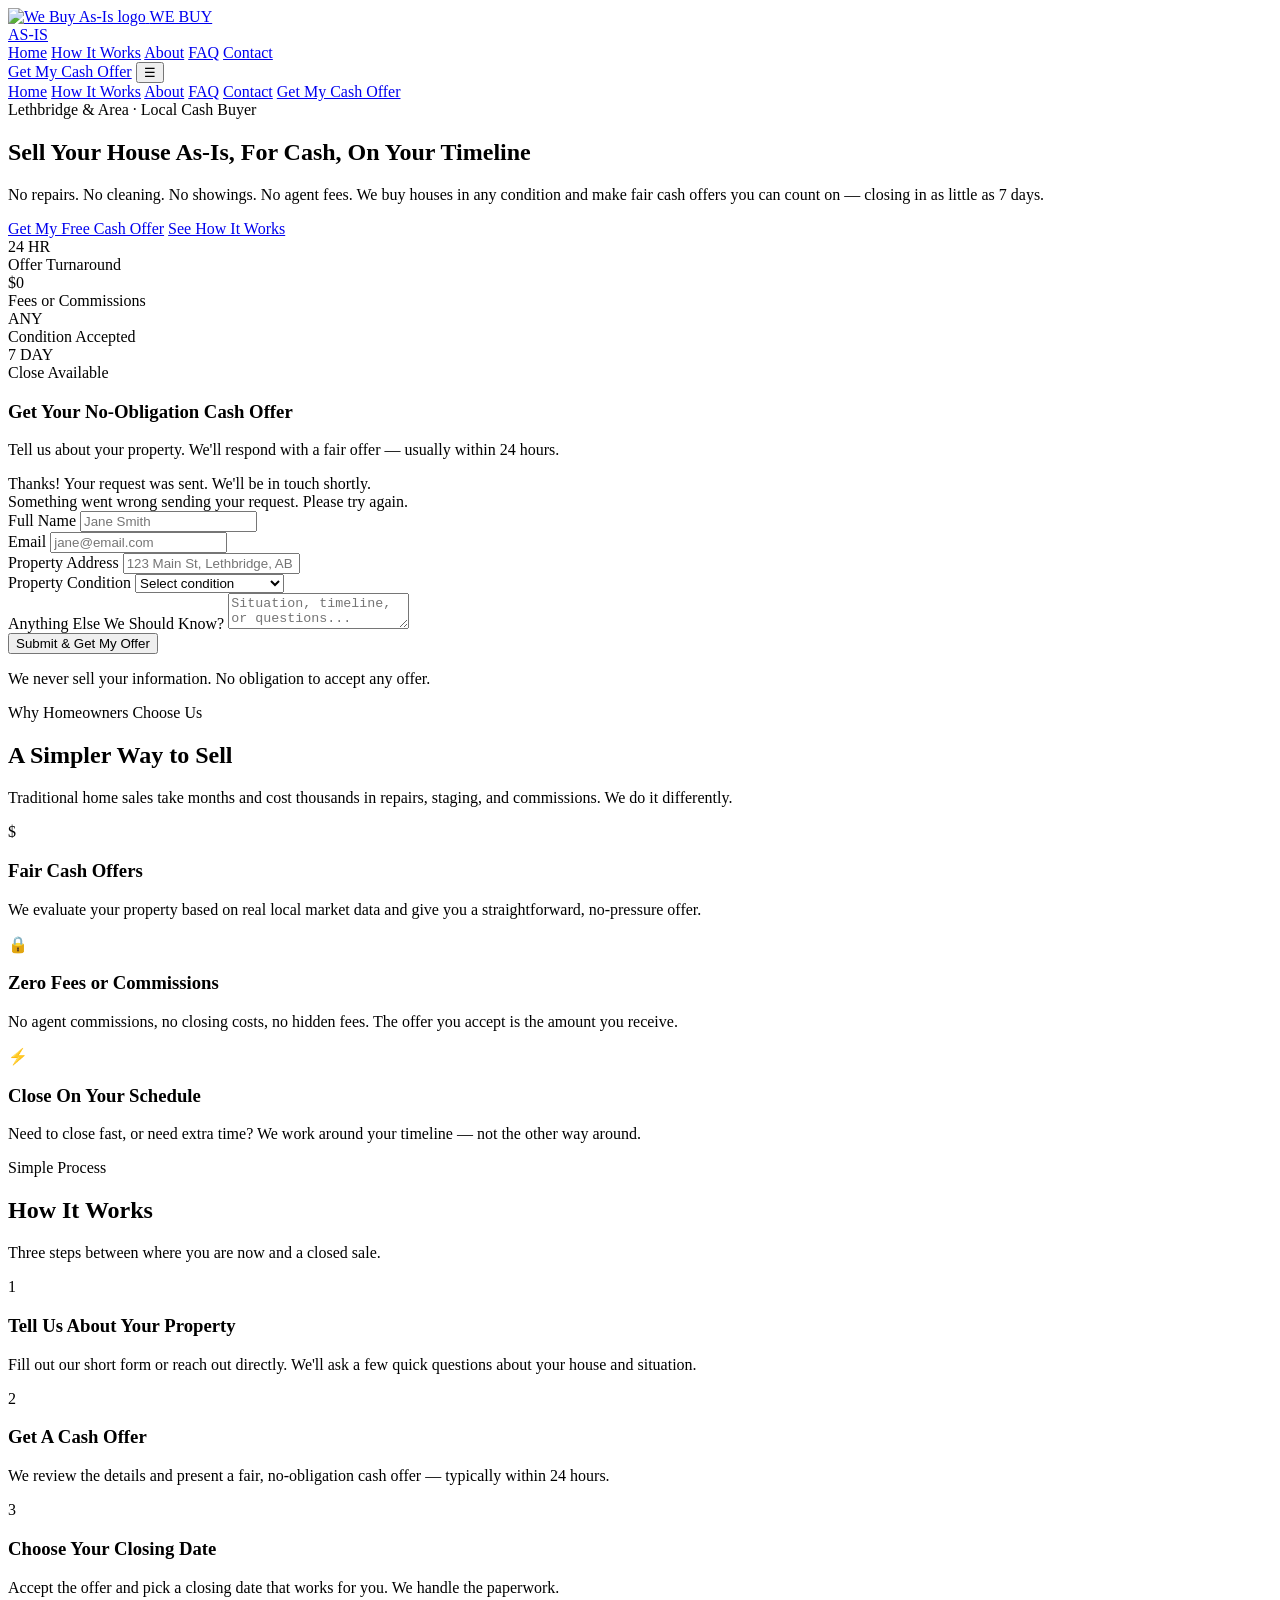
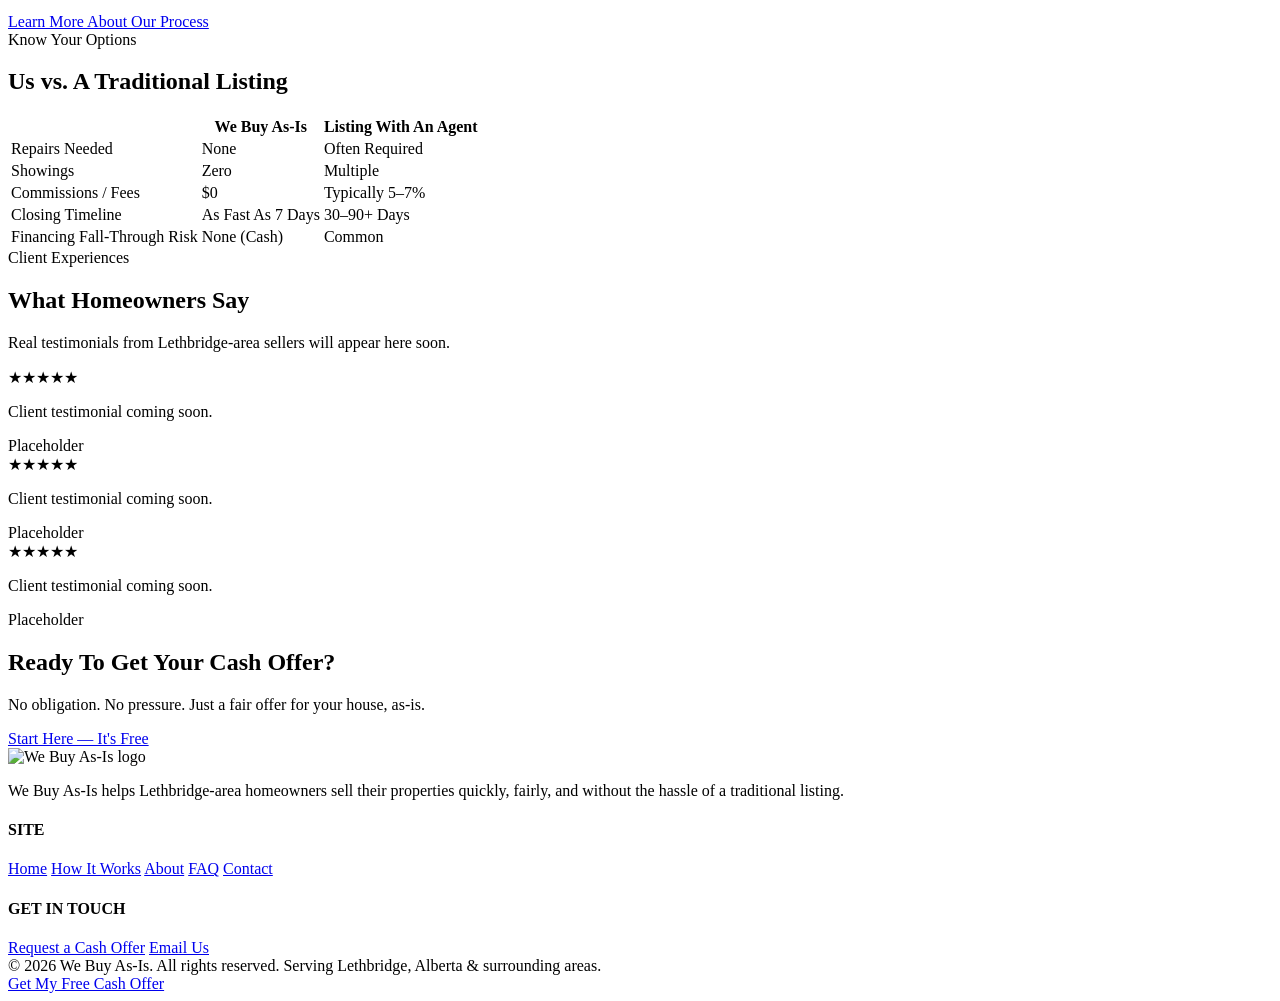
==== index.html @ ed8d29ec "Add files via upload" ====
<!DOCTYPE html>
<html lang="en">
<head>
<meta charset="UTF-8">
<meta name="viewport" content="width=device-width, initial-scale=1.0">
<title>We Buy As-Is | Sell Your House Fast for Cash — Lethbridge, AB</title>
<meta name="description" content="We Buy As-Is pays cash for houses in any condition across Lethbridge, Alberta. No repairs, no showings, no fees. Get a no-obligation cash offer in 24 hours.">
<link rel="icon" href="images/logo.png">
<link rel="preconnect" href="https://fonts.googleapis.com">
<link href="https://fonts.googleapis.com/css2?family=Anton&family=Work+Sans:wght@400;500;600;700&display=swap" rel="stylesheet">
<link rel="stylesheet" href="css/style.css">
</head>
<body>

<!-- ===== HEADER ===== -->
<header class="site-header">
  <div class="nav-wrap">
    <a href="index.html" class="brand">
      <img src="images/logo.png" alt="We Buy As-Is logo">
      <span class="brand-text">WE BUY<br><span>AS-IS</span></span>
    </a>
    <nav class="nav-links">
      <a href="index.html">Home</a>
      <a href="how-it-works.html">How It Works</a>
      <a href="about.html">About</a>
      <a href="faq.html">FAQ</a>
      <a href="contact.html">Contact</a>
    </nav>
    <a href="contact.html" class="btn btn-primary nav-cta">Get My Cash Offer</a>
    <button class="nav-toggle" aria-label="Menu">&#9776;</button>
  </div>
  <div class="mobile-menu">
    <a href="index.html">Home</a>
    <a href="how-it-works.html">How It Works</a>
    <a href="about.html">About</a>
    <a href="faq.html">FAQ</a>
    <a href="contact.html">Contact</a>
    <a href="contact.html" class="btn btn-primary">Get My Cash Offer</a>
  </div>
</header>

<!-- ===== HERO ===== -->
<section class="hero">
  <div class="container hero-grid">
    <div class="hero-copy">
      <span class="eyebrow">Lethbridge & Area · Local Cash Buyer</span>
      <h1>Sell Your House <span class="accent">As-Is</span>, For Cash, On Your Timeline</h1>
      <p class="lead">No repairs. No cleaning. No showings. No agent fees. We buy houses in any condition and make fair cash offers you can count on — closing in as little as 7 days.</p>
      <div class="hero-actions">
        <a href="#lead-form" class="btn btn-primary">Get My Free Cash Offer</a>
        <a href="how-it-works.html" class="btn btn-dark">See How It Works</a>
      </div>
      <div class="trust-row">
        <div><div class="stat-num">24 HR</div><div class="stat-label">Offer Turnaround</div></div>
        <div><div class="stat-num">$0</div><div class="stat-label">Fees or Commissions</div></div>
        <div><div class="stat-num">ANY</div><div class="stat-label">Condition Accepted</div></div>
        <div><div class="stat-num">7 DAY</div><div class="stat-label">Close Available</div></div>
      </div>
    </div>

    <div id="lead-form" class="lead-card">
      <h3>Get Your No-Obligation Cash Offer</h3>
      <p class="sub">Tell us about your property. We'll respond with a fair offer — usually within 24 hours.</p>

      <div class="form-success">Thanks! Your request was sent. We'll be in touch shortly.</div>
      <div class="form-error">Something went wrong sending your request. Please try again.</div>

      <form class="lead-form" action="https://api.web3forms.com/submit" method="POST">
        <input type="hidden" name="access_key" value="f828df30-2290-45d1-8a60-d73220296ecb">
        <input type="hidden" name="subject" value="New Cash Offer Request — We Buy As-Is">
        <input type="checkbox" name="botcheck" style="display:none" tabindex="-1" autocomplete="off">

        <div class="field">
          <label for="name">Full Name</label>
          <input type="text" id="name" name="name" placeholder="Jane Smith" required>
        </div>
        <div class="field">
          <label for="email">Email</label>
          <input type="email" id="email" name="email" placeholder="jane@email.com" required>
        </div>
        <div class="field">
          <label for="property_address">Property Address</label>
          <input type="text" id="property_address" name="Property Address" placeholder="123 Main St, Lethbridge, AB" required>
        </div>
        <div class="field">
          <label for="condition">Property Condition</label>
          <select id="condition" name="Property Condition" required>
            <option value="">Select condition</option>
            <option>Excellent</option>
            <option>Good</option>
            <option>Needs Some Repairs</option>
            <option>Needs Major Repairs</option>
            <option>Not Livable</option>
          </select>
        </div>
        <div class="field">
          <label for="message">Anything Else We Should Know?</label>
          <textarea id="message" name="message" placeholder="Situation, timeline, or questions..."></textarea>
        </div>
        <button type="submit" class="btn btn-primary btn-block">Submit &amp; Get My Offer</button>
        <p class="form-note">We never sell your information. No obligation to accept any offer.</p>
      </form>
    </div>
  </div>
</section>

<!-- ===== VALUE PROPS ===== -->
<section class="bg-white">
  <div class="container">
    <div class="section-head">
      <span class="eyebrow">Why Homeowners Choose Us</span>
      <h2>A Simpler Way to Sell</h2>
      <p>Traditional home sales take months and cost thousands in repairs, staging, and commissions. We do it differently.</p>
    </div>
    <div class="grid-3">
      <div class="value-card">
        <div class="icon">$</div>
        <h3>Fair Cash Offers</h3>
        <p>We evaluate your property based on real local market data and give you a straightforward, no-pressure offer.</p>
      </div>
      <div class="value-card">
        <div class="icon">&#128274;</div>
        <h3>Zero Fees or Commissions</h3>
        <p>No agent commissions, no closing costs, no hidden fees. The offer you accept is the amount you receive.</p>
      </div>
      <div class="value-card">
        <div class="icon">&#9889;</div>
        <h3>Close On Your Schedule</h3>
        <p>Need to close fast, or need extra time? We work around your timeline — not the other way around.</p>
      </div>
    </div>
  </div>
</section>

<!-- ===== HOW IT WORKS ===== -->
<section class="bg-black">
  <div class="container">
    <div class="section-head">
      <span class="eyebrow">Simple Process</span>
      <h2>How It Works</h2>
      <p>Three steps between where you are now and a closed sale.</p>
    </div>
    <div class="steps">
      <div class="step">
        <span class="step-num">1</span>
        <h3>Tell Us About Your Property</h3>
        <p>Fill out our short form or reach out directly. We'll ask a few quick questions about your house and situation.</p>
      </div>
      <div class="step">
        <span class="step-num">2</span>
        <h3>Get A Cash Offer</h3>
        <p>We review the details and present a fair, no-obligation cash offer — typically within 24 hours.</p>
      </div>
      <div class="step">
        <span class="step-num">3</span>
        <h3>Choose Your Closing Date</h3>
        <p>Accept the offer and pick a closing date that works for you. We handle the paperwork.</p>
      </div>
    </div>
    <div class="text-center mt-30">
      <a href="how-it-works.html" class="btn btn-primary">Learn More About Our Process</a>
    </div>
  </div>
</section>

<!-- ===== COMPARISON ===== -->
<section class="bg-white">
  <div class="container">
    <div class="section-head">
      <span class="eyebrow">Know Your Options</span>
      <h2>Us vs. A Traditional Listing</h2>
    </div>
    <div class="compare-wrap">
      <table class="compare">
        <thead>
          <tr>
            <th>&nbsp;</th>
            <th class="highlight">We Buy As-Is</th>
            <th>Listing With An Agent</th>
          </tr>
        </thead>
        <tbody>
          <tr><td>Repairs Needed</td><td class="yes highlight">None</td><td class="no">Often Required</td></tr>
          <tr><td>Showings</td><td class="yes highlight">Zero</td><td class="no">Multiple</td></tr>
          <tr><td>Commissions / Fees</td><td class="yes highlight">$0</td><td class="no">Typically 5–7%</td></tr>
          <tr><td>Closing Timeline</td><td class="yes highlight">As Fast As 7 Days</td><td class="no">30–90+ Days</td></tr>
          <tr><td>Financing Fall-Through Risk</td><td class="yes highlight">None (Cash)</td><td class="no">Common</td></tr>
        </tbody>
      </table>
    </div>
  </div>
</section>

<!-- ===== TESTIMONIALS (placeholder) ===== -->
<section class="bg-black">
  <div class="container">
    <div class="section-head">
      <span class="eyebrow">Client Experiences</span>
      <h2>What Homeowners Say</h2>
      <p>Real testimonials from Lethbridge-area sellers will appear here soon.</p>
    </div>
    <div class="testimonial-grid">
      <div class="testimonial-card">
        <div class="stars">&#9733;&#9733;&#9733;&#9733;&#9733;</div>
        <p>Client testimonial coming soon.</p>
        <span class="placeholder-tag">Placeholder</span>
      </div>
      <div class="testimonial-card">
        <div class="stars">&#9733;&#9733;&#9733;&#9733;&#9733;</div>
        <p>Client testimonial coming soon.</p>
        <span class="placeholder-tag">Placeholder</span>
      </div>
      <div class="testimonial-card">
        <div class="stars">&#9733;&#9733;&#9733;&#9733;&#9733;</div>
        <p>Client testimonial coming soon.</p>
        <span class="placeholder-tag">Placeholder</span>
      </div>
    </div>
  </div>
</section>

<!-- ===== CTA BAND ===== -->
<section class="cta-band">
  <div class="container text-center">
    <h2>Ready To Get Your Cash Offer?</h2>
    <p>No obligation. No pressure. Just a fair offer for your house, as-is.</p>
    <div class="mt-30">
      <a href="#lead-form" class="btn btn-dark">Start Here — It's Free</a>
    </div>
  </div>
</section>

<!-- ===== FOOTER ===== -->
<footer class="site-footer">
  <div class="container">
    <div class="footer-grid">
      <div class="footer-brand">
        <img src="images/logo.png" alt="We Buy As-Is logo">
        <p>We Buy As-Is helps Lethbridge-area homeowners sell their properties quickly, fairly, and without the hassle of a traditional listing.</p>
      </div>
      <div class="footer-col">
        <h4>SITE</h4>
        <a href="index.html">Home</a>
        <a href="how-it-works.html">How It Works</a>
        <a href="about.html">About</a>
        <a href="faq.html">FAQ</a>
        <a href="contact.html">Contact</a>
      </div>
      <div class="footer-col">
        <h4>GET IN TOUCH</h4>
        <a href="contact.html">Request a Cash Offer</a>
        <a href="mailto:Lethbridgewebuycash@gmail.com">Email Us</a>
      </div>
    </div>
    <div class="footer-bottom">
      &copy; <span id="year"></span> We Buy As-Is. All rights reserved. Serving Lethbridge, Alberta & surrounding areas.
    </div>
  </div>
</footer>

<div class="sticky-cta">
  <a href="#lead-form" class="btn btn-primary">Get My Free Cash Offer</a>
</div>

<script src="js/script.js"></script>
<script>document.getElementById('year').textContent = new Date().getFullYear();</script>
</body>
</html>
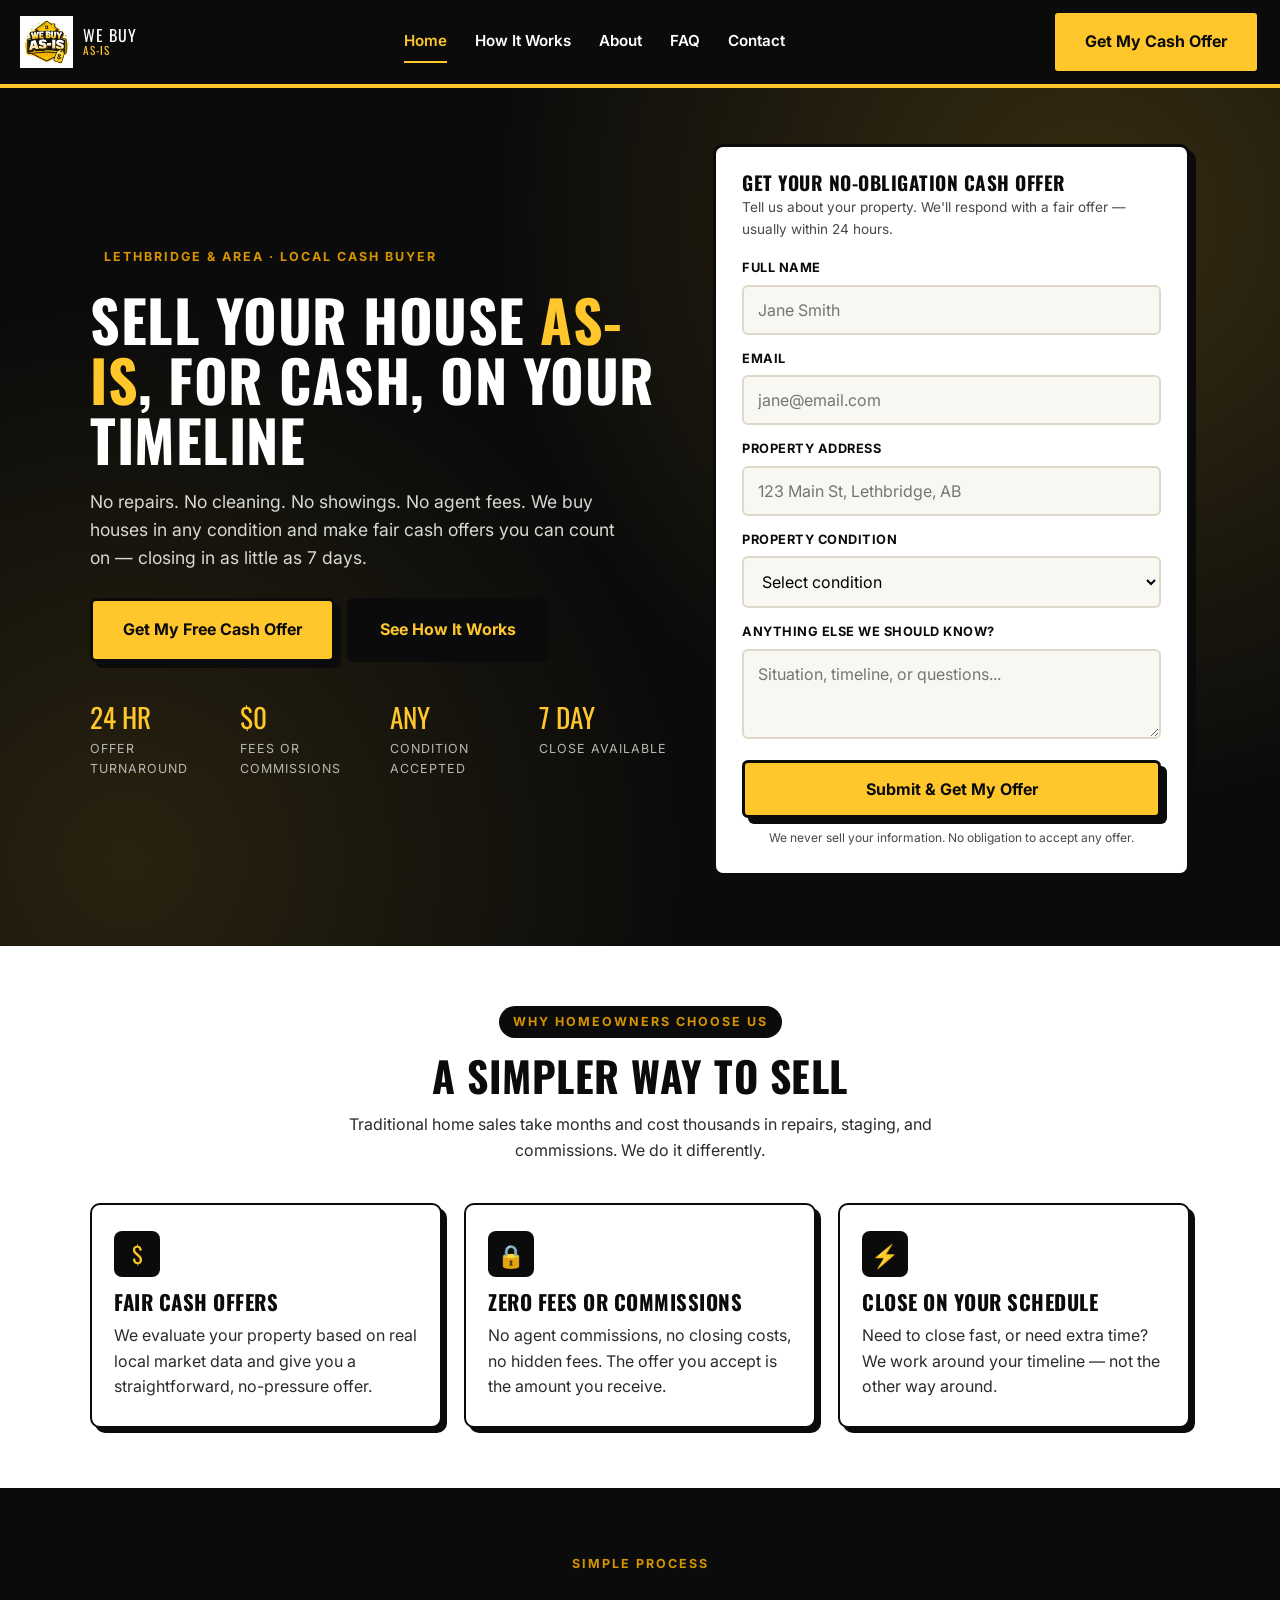
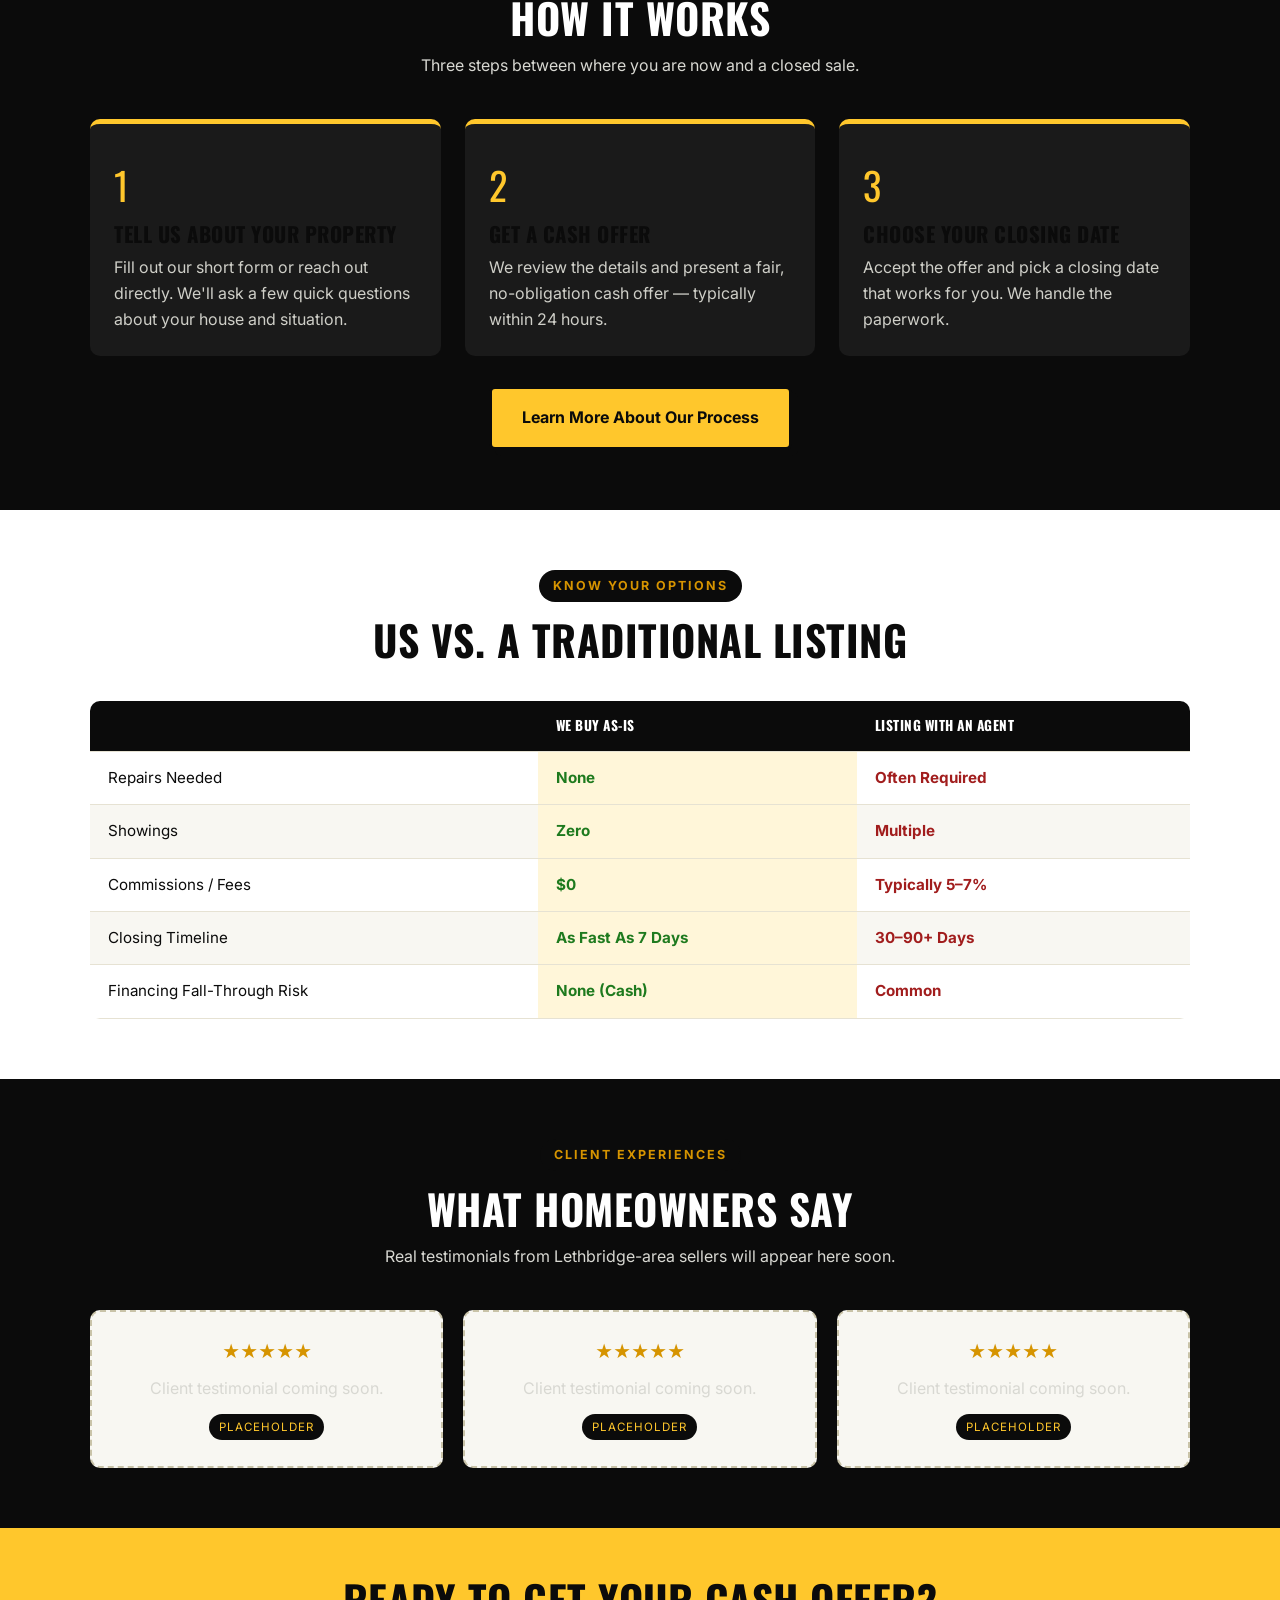
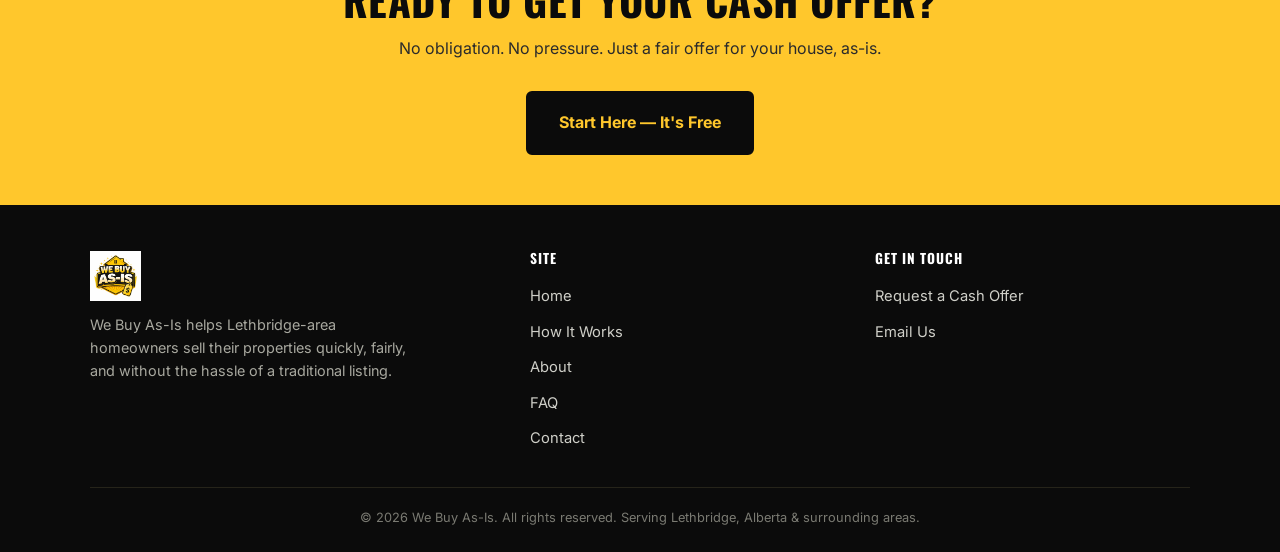
==== commit 046b4d55: "Add files via upload" ====
--- a/index.html
+++ b/index.html
@@ -7,7 +7,7 @@
 <meta name="description" content="We Buy As-Is pays cash for houses in any condition across Lethbridge, Alberta. No repairs, no showings, no fees. Get a no-obligation cash offer in 24 hours.">
 <link rel="icon" href="images/logo.png">
 <link rel="preconnect" href="https://fonts.googleapis.com">
-<link href="https://fonts.googleapis.com/css2?family=Anton&family=Work+Sans:wght@400;500;600;700&display=swap" rel="stylesheet">
+<link href="https://fonts.googleapis.com/css2?family=Oswald:wght@500;600;700&family=Inter:wght@400;500;600;700&display=swap" rel="stylesheet">
 <link rel="stylesheet" href="css/style.css">
 </head>
 <body>
@@ -107,23 +107,23 @@
 <!-- ===== VALUE PROPS ===== -->
 <section class="bg-white">
   <div class="container">
-    <div class="section-head">
+    <div class="section-head reveal">
       <span class="eyebrow">Why Homeowners Choose Us</span>
       <h2>A Simpler Way to Sell</h2>
       <p>Traditional home sales take months and cost thousands in repairs, staging, and commissions. We do it differently.</p>
     </div>
-    <div class="grid-3">
-      <div class="value-card">
+    <div class="grid-3 reveal-group">
+      <div class="value-card reveal">
         <div class="icon">$</div>
         <h3>Fair Cash Offers</h3>
         <p>We evaluate your property based on real local market data and give you a straightforward, no-pressure offer.</p>
       </div>
-      <div class="value-card">
+      <div class="value-card reveal">
         <div class="icon">&#128274;</div>
         <h3>Zero Fees or Commissions</h3>
         <p>No agent commissions, no closing costs, no hidden fees. The offer you accept is the amount you receive.</p>
       </div>
-      <div class="value-card">
+      <div class="value-card reveal">
         <div class="icon">&#9889;</div>
         <h3>Close On Your Schedule</h3>
         <p>Need to close fast, or need extra time? We work around your timeline — not the other way around.</p>
@@ -135,23 +135,23 @@
 <!-- ===== HOW IT WORKS ===== -->
 <section class="bg-black">
   <div class="container">
-    <div class="section-head">
+    <div class="section-head reveal">
       <span class="eyebrow">Simple Process</span>
       <h2>How It Works</h2>
       <p>Three steps between where you are now and a closed sale.</p>
     </div>
-    <div class="steps">
-      <div class="step">
+    <div class="steps reveal-group">
+      <div class="step reveal">
         <span class="step-num">1</span>
         <h3>Tell Us About Your Property</h3>
         <p>Fill out our short form or reach out directly. We'll ask a few quick questions about your house and situation.</p>
       </div>
-      <div class="step">
+      <div class="step reveal">
         <span class="step-num">2</span>
         <h3>Get A Cash Offer</h3>
         <p>We review the details and present a fair, no-obligation cash offer — typically within 24 hours.</p>
       </div>
-      <div class="step">
+      <div class="step reveal">
         <span class="step-num">3</span>
         <h3>Choose Your Closing Date</h3>
         <p>Accept the offer and pick a closing date that works for you. We handle the paperwork.</p>
@@ -166,11 +166,11 @@
 <!-- ===== COMPARISON ===== -->
 <section class="bg-white">
   <div class="container">
-    <div class="section-head">
+    <div class="section-head reveal">
       <span class="eyebrow">Know Your Options</span>
       <h2>Us vs. A Traditional Listing</h2>
     </div>
-    <div class="compare-wrap">
+    <div class="compare-wrap reveal">
       <table class="compare">
         <thead>
           <tr>
@@ -194,23 +194,23 @@
 <!-- ===== TESTIMONIALS (placeholder) ===== -->
 <section class="bg-black">
   <div class="container">
-    <div class="section-head">
+    <div class="section-head reveal">
       <span class="eyebrow">Client Experiences</span>
       <h2>What Homeowners Say</h2>
       <p>Real testimonials from Lethbridge-area sellers will appear here soon.</p>
     </div>
-    <div class="testimonial-grid">
-      <div class="testimonial-card">
+    <div class="testimonial-grid reveal-group">
+      <div class="testimonial-card reveal">
         <div class="stars">&#9733;&#9733;&#9733;&#9733;&#9733;</div>
         <p>Client testimonial coming soon.</p>
         <span class="placeholder-tag">Placeholder</span>
       </div>
-      <div class="testimonial-card">
+      <div class="testimonial-card reveal">
         <div class="stars">&#9733;&#9733;&#9733;&#9733;&#9733;</div>
         <p>Client testimonial coming soon.</p>
         <span class="placeholder-tag">Placeholder</span>
       </div>
-      <div class="testimonial-card">
+      <div class="testimonial-card reveal">
         <div class="stars">&#9733;&#9733;&#9733;&#9733;&#9733;</div>
         <p>Client testimonial coming soon.</p>
         <span class="placeholder-tag">Placeholder</span>
--- a/css/style.css
+++ b/css/style.css
@@ -0,0 +1,622 @@
+/* ============================================
+   WE BUY AS-IS — Brand Stylesheet
+   Palette pulled from logo: onyx black, gold-yellow, white
+   ============================================ */
+
+:root {
+  --black: #0b0b0b;
+  --charcoal: #1a1a1a;
+  --yellow: #ffc72c;
+  --yellow-deep: #d69400;
+  --white: #ffffff;
+  --off-white: #f8f7f2;
+  --gray: #4a4944;
+  --gray-light: #d9d9d2;
+  --line: #26241a;
+
+  --font-display: 'Oswald', 'Arial Narrow', sans-serif;
+  --font-body: 'Inter', -apple-system, BlinkMacSystemFont, 'Segoe UI', sans-serif;
+
+  --radius: 6px;
+  --shadow-hard: 6px 6px 0 var(--black);
+  --shadow-soft: 0 12px 30px rgba(0,0,0,0.15);
+}
+
+* { box-sizing: border-box; margin: 0; padding: 0; }
+
+html { scroll-behavior: smooth; }
+
+body {
+  font-family: var(--font-body);
+  color: var(--black);
+  background: var(--off-white);
+  line-height: 1.6;
+  -webkit-font-smoothing: antialiased;
+}
+
+img { max-width: 100%; display: block; }
+
+a { color: inherit; text-decoration: none; }
+
+.container {
+  width: 100%;
+  max-width: 1140px;
+  margin: 0 auto;
+  padding: 0 20px;
+}
+
+h1, h2, h3, h4 {
+  font-family: var(--font-display);
+  font-weight: 700;
+  text-transform: uppercase;
+  letter-spacing: 0.5px;
+  line-height: 1.05;
+  color: var(--black);
+}
+
+h2 {
+  font-size: clamp(1.8rem, 4vw, 2.6rem);
+  margin-bottom: 14px;
+}
+
+h3 { font-size: 1.3rem; margin-bottom: 10px; }
+
+p { color: #2b2b2b; }
+
+.eyebrow {
+  display: inline-block;
+  font-family: var(--font-body);
+  font-weight: 700;
+  font-size: 0.78rem;
+  letter-spacing: 2px;
+  text-transform: uppercase;
+  color: var(--yellow-deep);
+  background: var(--black);
+  padding: 6px 14px;
+  border-radius: 100px;
+  margin-bottom: 16px;
+}
+
+/* ---------- Buttons ---------- */
+.btn {
+  display: inline-flex;
+  align-items: center;
+  justify-content: center;
+  gap: 8px;
+  font-family: var(--font-body);
+  font-weight: 700;
+  font-size: 1rem;
+  padding: 16px 30px;
+  border-radius: var(--radius);
+  border: 3px solid var(--black);
+  cursor: pointer;
+  transition: transform 0.15s ease, box-shadow 0.15s ease;
+  text-align: center;
+}
+
+.btn-primary {
+  background: var(--yellow);
+  color: var(--black);
+  box-shadow: var(--shadow-hard);
+}
+.btn-primary:hover { transform: translate(-2px, -2px); box-shadow: 8px 8px 0 var(--black); }
+.btn-primary:active { transform: translate(0,0); box-shadow: 3px 3px 0 var(--black); }
+
+.btn-dark {
+  background: var(--black);
+  color: var(--yellow);
+  border-color: var(--black);
+}
+.btn-dark:hover { background: var(--charcoal); }
+
+.btn-block { width: 100%; }
+
+/* ---------- Header / Nav ---------- */
+.site-header {
+  position: sticky;
+  top: 0;
+  z-index: 100;
+  background: var(--black);
+  border-bottom: 4px solid var(--yellow);
+}
+
+.nav-wrap {
+  display: flex;
+  align-items: center;
+  justify-content: space-between;
+  padding: 10px 20px;
+}
+
+.brand {
+  display: flex;
+  align-items: center;
+  gap: 10px;
+}
+
+.brand img {
+  height: 52px;
+  width: auto;
+}
+
+.brand-text {
+  font-family: var(--font-display);
+  color: var(--white);
+  font-size: 1rem;
+  letter-spacing: 1px;
+  line-height: 1.1;
+}
+.brand-text span { color: var(--yellow); display: block; font-size: 0.7rem; }
+
+.nav-links {
+  display: none;
+  gap: 28px;
+  align-items: center;
+}
+
+.nav-links a {
+  color: var(--white);
+  font-weight: 600;
+  font-size: 0.95rem;
+  padding: 8px 0;
+  border-bottom: 2px solid transparent;
+  transition: border-color 0.2s, color 0.2s;
+}
+.nav-links a:hover, .nav-links a.active { color: var(--yellow); border-color: var(--yellow); }
+
+.nav-cta { display: none; }
+
+.nav-toggle {
+  background: none;
+  border: 2px solid var(--yellow);
+  border-radius: 4px;
+  color: var(--yellow);
+  font-size: 1.4rem;
+  padding: 6px 12px;
+  cursor: pointer;
+}
+
+.mobile-menu {
+  display: none;
+  flex-direction: column;
+  background: var(--charcoal);
+  border-top: 1px solid var(--line);
+}
+.mobile-menu.open { display: flex; }
+.mobile-menu a {
+  color: var(--white);
+  padding: 16px 20px;
+  border-bottom: 1px solid var(--line);
+  font-weight: 600;
+}
+.mobile-menu a:last-child { border-bottom: none; }
+.mobile-menu .btn { margin: 16px 20px; }
+
+@media (min-width: 900px) {
+  .nav-links { display: flex; }
+  .nav-cta { display: inline-flex; }
+  .nav-toggle { display: none; }
+  .mobile-menu { display: none !important; }
+}
+
+/* ---------- Hero ---------- */
+.hero {
+  background: var(--black);
+  color: var(--white);
+  position: relative;
+  overflow: hidden;
+  padding: 56px 0 70px;
+  background-image:
+    radial-gradient(circle at 85% 15%, rgba(255,199,44,0.18), transparent 45%),
+    radial-gradient(circle at 10% 90%, rgba(255,199,44,0.12), transparent 40%);
+}
+
+.hero-grid {
+  display: grid;
+  grid-template-columns: 1fr;
+  gap: 40px;
+  align-items: center;
+}
+
+.hero-logo {
+  width: 150px;
+  margin: 0 auto 20px;
+}
+
+.hero-copy { text-align: center; }
+
+.hero h1 {
+  font-size: clamp(2.2rem, 7vw, 3.6rem);
+  color: var(--white);
+}
+.hero h1 .accent { color: var(--yellow); }
+
+.hero p.lead {
+  color: #d8d8d2;
+  font-size: 1.1rem;
+  max-width: 540px;
+  margin: 18px auto 26px;
+}
+
+.hero-actions {
+  display: flex;
+  flex-direction: column;
+  gap: 12px;
+  align-items: center;
+}
+
+.trust-row {
+  margin-top: 34px;
+  display: grid;
+  grid-template-columns: repeat(2, 1fr);
+  gap: 16px;
+  text-align: center;
+}
+.trust-row .stat-num {
+  font-family: var(--font-display);
+  font-size: 1.7rem;
+  color: var(--yellow);
+}
+.trust-row .stat-label {
+  font-size: 0.78rem;
+  color: #b8b8b2;
+  text-transform: uppercase;
+  letter-spacing: 1px;
+}
+
+@media (min-width: 860px) {
+  .hero-grid { grid-template-columns: 1.1fr 0.9fr; text-align: left; }
+  .hero-copy { text-align: left; }
+  .hero p.lead { margin: 18px 0 26px; }
+  .hero-actions { flex-direction: row; }
+  .trust-row { grid-template-columns: repeat(4, 1fr); text-align: left; }
+}
+
+/* ---------- Lead Form ---------- */
+.lead-card {
+  background: var(--white);
+  color: var(--black);
+  border: 3px solid var(--black);
+  border-radius: 10px;
+  box-shadow: var(--shadow-hard);
+  padding: 26px;
+}
+
+.lead-card h3 {
+  font-size: 1.2rem;
+  margin-bottom: 4px;
+}
+.lead-card .sub {
+  font-size: 0.85rem;
+  color: var(--gray);
+  margin-bottom: 18px;
+}
+
+.field {
+  margin-bottom: 14px;
+}
+.field label {
+  display: block;
+  font-size: 0.8rem;
+  font-weight: 700;
+  text-transform: uppercase;
+  letter-spacing: 0.5px;
+  margin-bottom: 6px;
+}
+.field input,
+.field select,
+.field textarea {
+  width: 100%;
+  padding: 13px 14px;
+  border: 2px solid #ddd8c8;
+  border-radius: 6px;
+  font-family: var(--font-body);
+  font-size: 1rem;
+  background: var(--off-white);
+}
+.field input:focus,
+.field select:focus,
+.field textarea:focus {
+  outline: 3px solid var(--yellow);
+  border-color: var(--black);
+}
+.field textarea { resize: vertical; min-height: 90px; }
+
+.form-note {
+  font-size: 0.75rem;
+  color: var(--gray);
+  margin-top: 10px;
+  text-align: center;
+}
+
+.form-success, .form-error {
+  display: none;
+  padding: 14px;
+  border-radius: 6px;
+  font-weight: 600;
+  margin-bottom: 14px;
+}
+.form-success { background: #e8f7e2; color: #256b1f; border: 2px solid #256b1f; }
+.form-error { background: #fbe6e6; color: #a11d1d; border: 2px solid #a11d1d; }
+.form-success.show, .form-error.show { display: block; }
+
+/* ---------- Sections ---------- */
+section { padding: 60px 0; }
+
+.section-head {
+  text-align: center;
+  max-width: 640px;
+  margin: 0 auto 40px;
+}
+
+.bg-black { background: var(--black); color: var(--white); }
+.bg-black h2 { color: var(--white); }
+.bg-black p { color: #d8d8d2; }
+.bg-yellow { background: var(--yellow); }
+.bg-white { background: var(--white); }
+
+/* Value props grid */
+.grid-3 {
+  display: grid;
+  grid-template-columns: 1fr;
+  gap: 22px;
+}
+@media (min-width: 720px) { .grid-3 { grid-template-columns: repeat(3, 1fr); } }
+
+.value-card {
+  background: var(--white);
+  border: 2px solid var(--black);
+  border-radius: 10px;
+  padding: 26px 22px;
+  box-shadow: 5px 5px 0 var(--black);
+}
+.value-card .icon {
+  width: 46px;
+  height: 46px;
+  background: var(--black);
+  color: var(--yellow);
+  border-radius: 8px;
+  display: flex;
+  align-items: center;
+  justify-content: center;
+  font-size: 1.4rem;
+  margin-bottom: 14px;
+  font-family: var(--font-display);
+}
+
+/* How it works steps */
+.steps {
+  display: grid;
+  grid-template-columns: 1fr;
+  gap: 24px;
+  counter-reset: step;
+}
+@media (min-width: 720px) { .steps { grid-template-columns: repeat(3, 1fr); } }
+
+.step {
+  position: relative;
+  background: var(--charcoal);
+  color: var(--white);
+  border-radius: 10px;
+  padding: 30px 24px 24px;
+  border-top: 5px solid var(--yellow);
+}
+.step .step-num {
+  font-family: var(--font-display);
+  font-size: 2.4rem;
+  color: var(--yellow);
+  margin-bottom: 8px;
+  display: block;
+}
+.step p { color: #cfcfc8; }
+
+/* Comparison table */
+.compare-wrap { overflow-x: auto; }
+.compare {
+  width: 100%;
+  border-collapse: collapse;
+  min-width: 560px;
+  background: var(--white);
+  border-radius: 10px;
+  overflow: hidden;
+}
+.compare th, .compare td {
+  padding: 14px 18px;
+  border-bottom: 1px solid #e6e2d3;
+  text-align: left;
+  font-size: 0.95rem;
+}
+.compare thead th {
+  background: var(--black);
+  color: var(--white);
+  font-family: var(--font-display);
+  letter-spacing: 0.5px;
+  text-transform: uppercase;
+  font-size: 0.85rem;
+}
+.compare tbody tr:nth-child(even) { background: var(--off-white); }
+.compare td.yes { color: #1e7a1e; font-weight: 700; }
+.compare td.no { color: #a11d1d; font-weight: 700; }
+.compare td.highlight { background: #fff6d9; font-weight: 700; }
+
+/* Testimonials placeholder */
+.testimonial-grid {
+  display: grid;
+  grid-template-columns: 1fr;
+  gap: 20px;
+}
+@media (min-width: 720px) { .testimonial-grid { grid-template-columns: repeat(3, 1fr); } }
+
+.testimonial-card {
+  border: 2px dashed #c9c3a8;
+  border-radius: 10px;
+  padding: 26px;
+  background: var(--off-white);
+  text-align: center;
+  color: var(--gray);
+}
+.testimonial-card .stars { color: var(--yellow-deep); font-size: 1.1rem; margin-bottom: 10px; }
+.testimonial-card .placeholder-tag {
+  display: inline-block;
+  margin-top: 12px;
+  font-size: 0.72rem;
+  letter-spacing: 1px;
+  text-transform: uppercase;
+  background: var(--black);
+  color: var(--yellow);
+  padding: 4px 10px;
+  border-radius: 100px;
+}
+
+/* FAQ accordion */
+.faq-item {
+  border-bottom: 2px solid var(--black);
+}
+.faq-question {
+  width: 100%;
+  text-align: left;
+  background: none;
+  border: none;
+  padding: 20px 4px;
+  font-family: var(--font-body);
+  font-weight: 700;
+  font-size: 1.02rem;
+  display: flex;
+  justify-content: space-between;
+  align-items: center;
+  cursor: pointer;
+  color: var(--black);
+}
+.faq-question .plus {
+  font-family: var(--font-display);
+  font-size: 1.4rem;
+  color: var(--yellow-deep);
+  transition: transform 0.2s;
+  flex-shrink: 0;
+  margin-left: 12px;
+}
+.faq-item.open .plus { transform: rotate(45deg); }
+.faq-answer {
+  max-height: 0;
+  overflow: hidden;
+  transition: max-height 0.25s ease;
+}
+.faq-answer p { padding: 0 4px 20px; color: var(--gray); }
+
+/* CTA band */
+.cta-band {
+  background: var(--yellow);
+  text-align: center;
+  padding: 50px 0;
+}
+.cta-band h2 { color: var(--black); }
+
+/* Footer */
+footer.site-footer {
+  background: var(--black);
+  color: #cfcfc8;
+  padding: 46px 0 24px;
+}
+.footer-grid {
+  display: grid;
+  grid-template-columns: 1fr;
+  gap: 30px;
+  margin-bottom: 30px;
+}
+@media (min-width: 780px) { .footer-grid { grid-template-columns: 1.3fr 1fr 1fr; } }
+
+.footer-brand img { height: 50px; margin-bottom: 12px; }
+.footer-brand p { color: #a8a89f; font-size: 0.9rem; max-width: 320px; }
+
+.footer-col h4 {
+  color: var(--white);
+  font-size: 0.85rem;
+  letter-spacing: 1px;
+  margin-bottom: 14px;
+}
+.footer-col a {
+  display: block;
+  color: #cfcfc8;
+  font-size: 0.92rem;
+  padding: 6px 0;
+}
+.footer-col a:hover { color: var(--yellow); }
+
+.footer-bottom {
+  border-top: 1px solid var(--line);
+  padding-top: 20px;
+  text-align: center;
+  font-size: 0.8rem;
+  color: #7a7a72;
+}
+
+/* Page hero (interior pages) */
+.page-hero {
+  background: var(--black);
+  color: var(--white);
+  padding: 50px 0 46px;
+  text-align: center;
+}
+.page-hero h1 { color: var(--white); font-size: clamp(1.9rem, 6vw, 2.8rem); }
+.page-hero p { color: #cfcfc8; max-width: 560px; margin: 14px auto 0; }
+
+/* Utility */
+.text-center { text-align: center; }
+.mt-30 { margin-top: 30px; }
+.badge-row {
+  display: flex;
+  flex-wrap: wrap;
+  gap: 10px;
+  justify-content: center;
+  margin-top: 22px;
+}
+.badge-row span {
+  background: rgba(255,199,44,0.12);
+  border: 1px solid var(--yellow);
+  color: var(--yellow);
+  font-size: 0.75rem;
+  padding: 6px 12px;
+  border-radius: 100px;
+  letter-spacing: 0.5px;
+}
+
+/* Sticky mobile call bar removed per no-phone-number requirement; using sticky CTA instead */
+.sticky-cta {
+  position: fixed;
+  bottom: 0;
+  left: 0;
+  right: 0;
+  background: var(--black);
+  border-top: 3px solid var(--yellow);
+  padding: 10px 16px;
+  z-index: 90;
+  display: flex;
+  justify-content: center;
+}
+.sticky-cta .btn { width: 100%; max-width: 420px; }
+
+@media (min-width: 900px) { .sticky-cta { display: none; } }
+
+body { padding-bottom: 76px; }
+@media (min-width: 900px) { body { padding-bottom: 0; } }
+
+/* ---------- Scroll Reveal ---------- */
+.reveal {
+  opacity: 0;
+  transform: translateY(28px);
+  transition: opacity 0.7s ease, transform 0.7s ease;
+}
+.reveal.visible {
+  opacity: 1;
+  transform: translateY(0);
+}
+.reveal-group .reveal:nth-child(1) { transition-delay: 0s; }
+.reveal-group .reveal:nth-child(2) { transition-delay: 0.12s; }
+.reveal-group .reveal:nth-child(3) { transition-delay: 0.24s; }
+
+@media (prefers-reduced-motion: reduce) {
+  .reveal {
+    opacity: 1;
+    transform: none;
+    transition: none;
+  }
+}
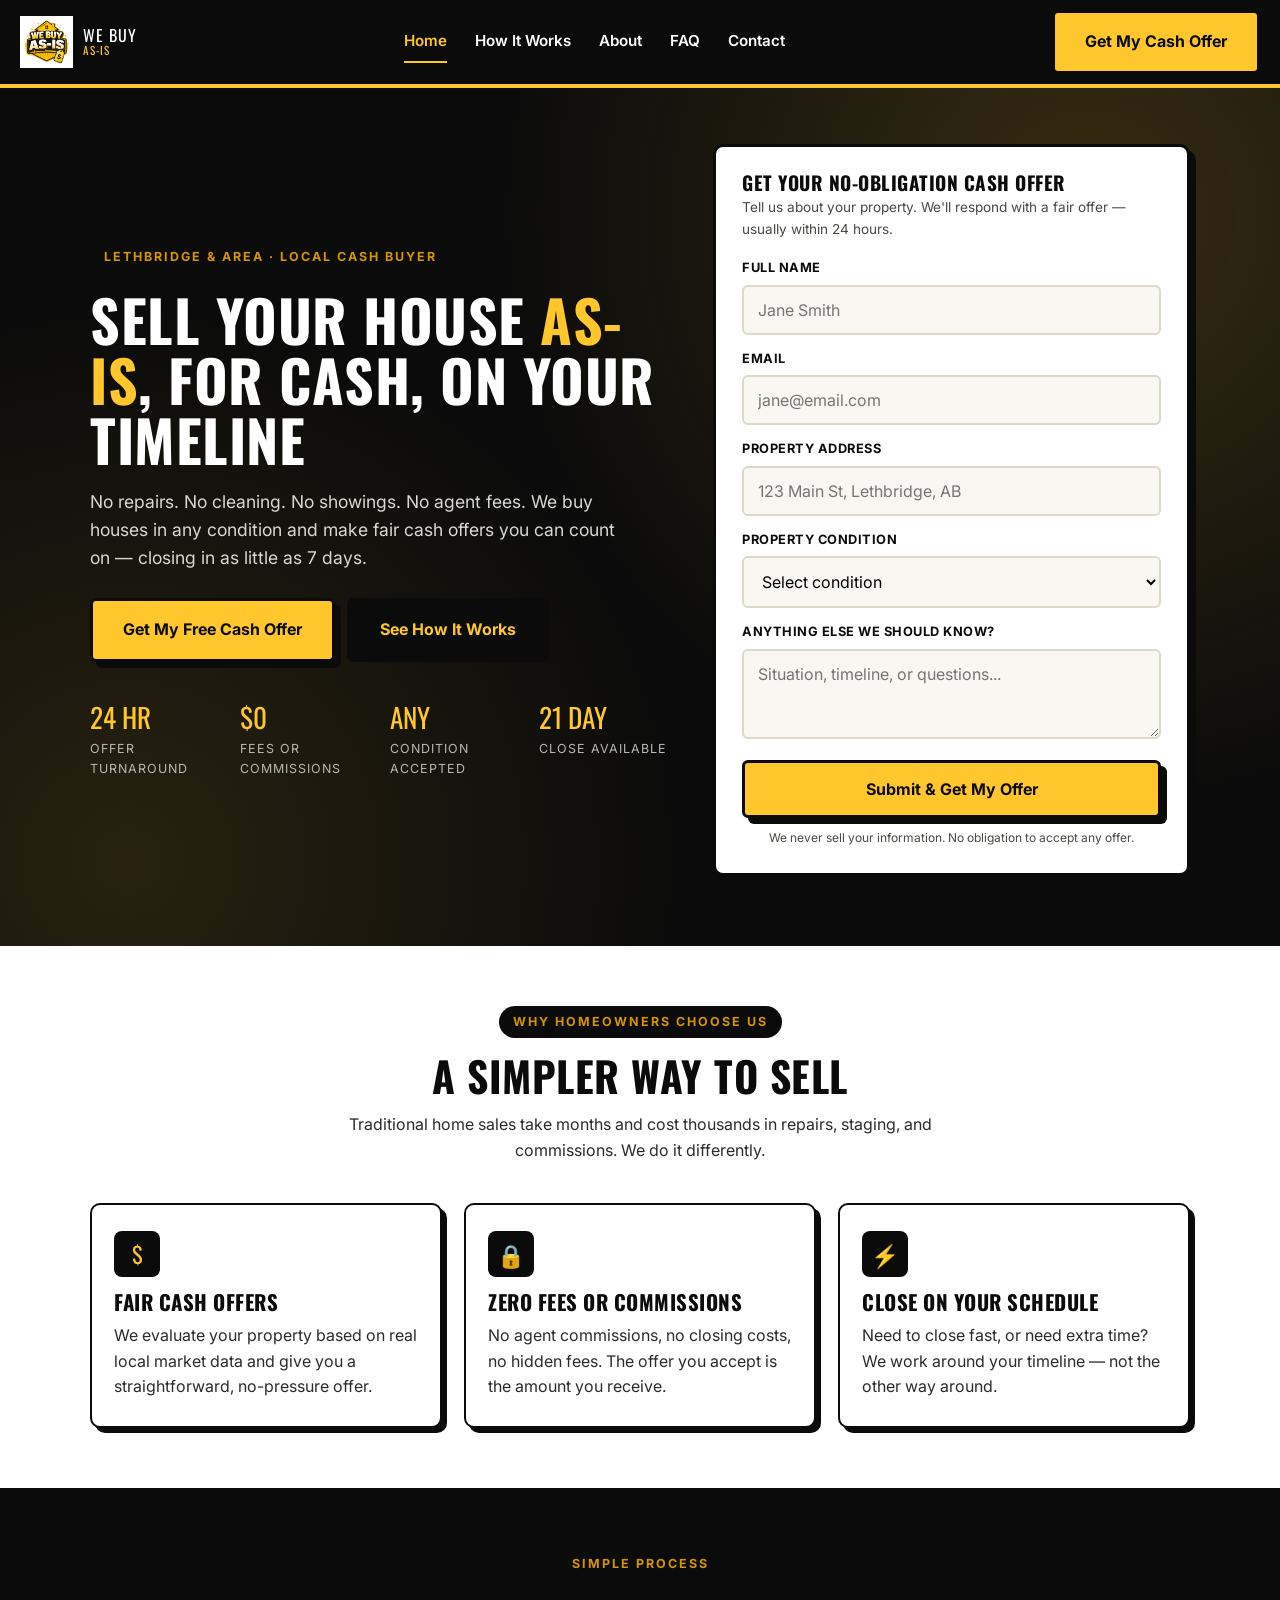
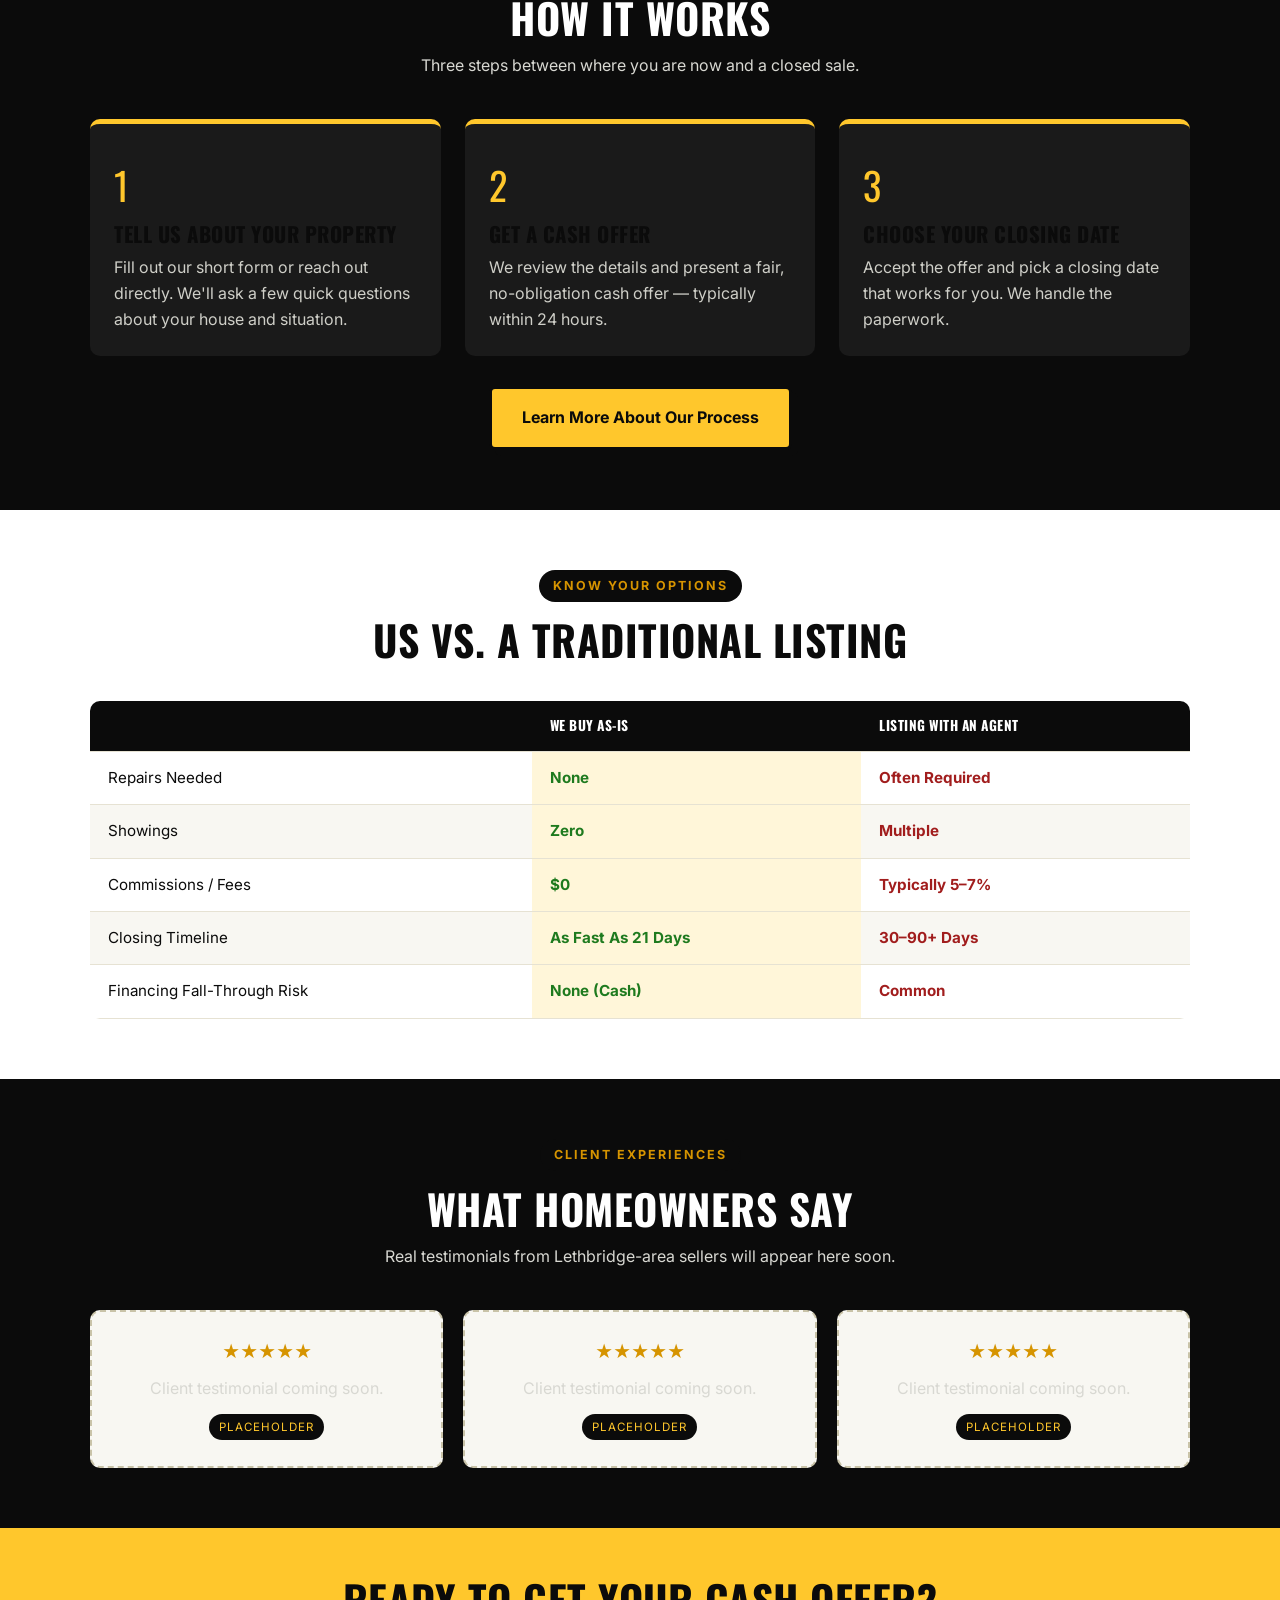
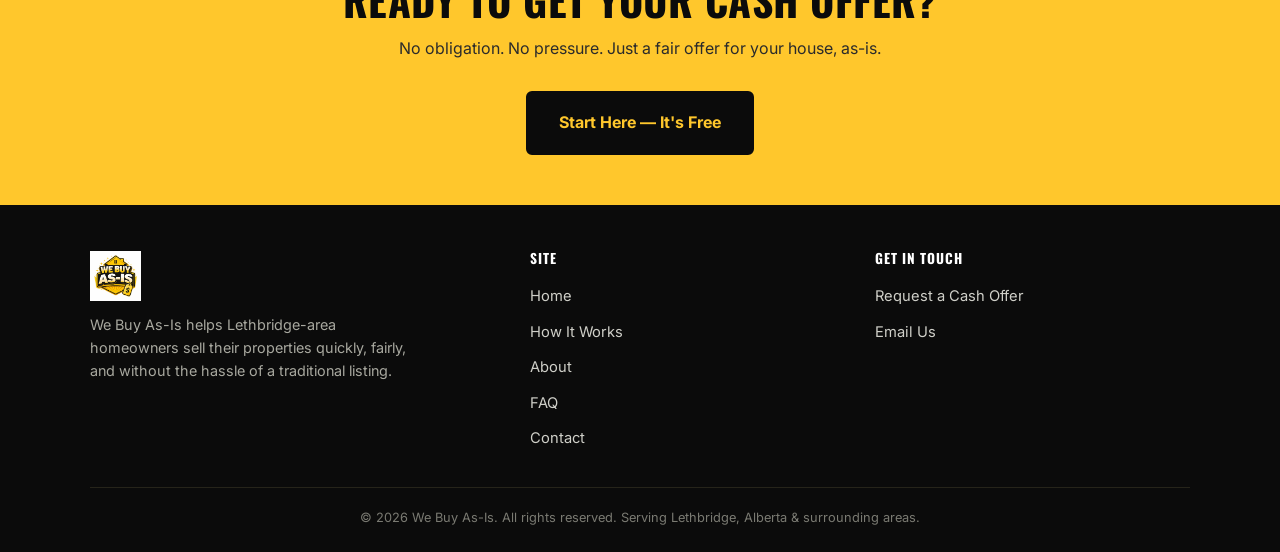
==== commit 3ca35cb5: "Update index.html" ====
--- a/index.html
+++ b/index.html
@@ -54,7 +54,7 @@
         <div><div class="stat-num">24 HR</div><div class="stat-label">Offer Turnaround</div></div>
         <div><div class="stat-num">$0</div><div class="stat-label">Fees or Commissions</div></div>
         <div><div class="stat-num">ANY</div><div class="stat-label">Condition Accepted</div></div>
-        <div><div class="stat-num">7 DAY</div><div class="stat-label">Close Available</div></div>
+        <div><div class="stat-num">21 DAY</div><div class="stat-label">Close Available</div></div>
       </div>
     </div>
 
@@ -183,7 +183,7 @@
           <tr><td>Repairs Needed</td><td class="yes highlight">None</td><td class="no">Often Required</td></tr>
           <tr><td>Showings</td><td class="yes highlight">Zero</td><td class="no">Multiple</td></tr>
           <tr><td>Commissions / Fees</td><td class="yes highlight">$0</td><td class="no">Typically 5–7%</td></tr>
-          <tr><td>Closing Timeline</td><td class="yes highlight">As Fast As 7 Days</td><td class="no">30–90+ Days</td></tr>
+          <tr><td>Closing Timeline</td><td class="yes highlight">As Fast As 21 Days</td><td class="no">30–90+ Days</td></tr>
           <tr><td>Financing Fall-Through Risk</td><td class="yes highlight">None (Cash)</td><td class="no">Common</td></tr>
         </tbody>
       </table>
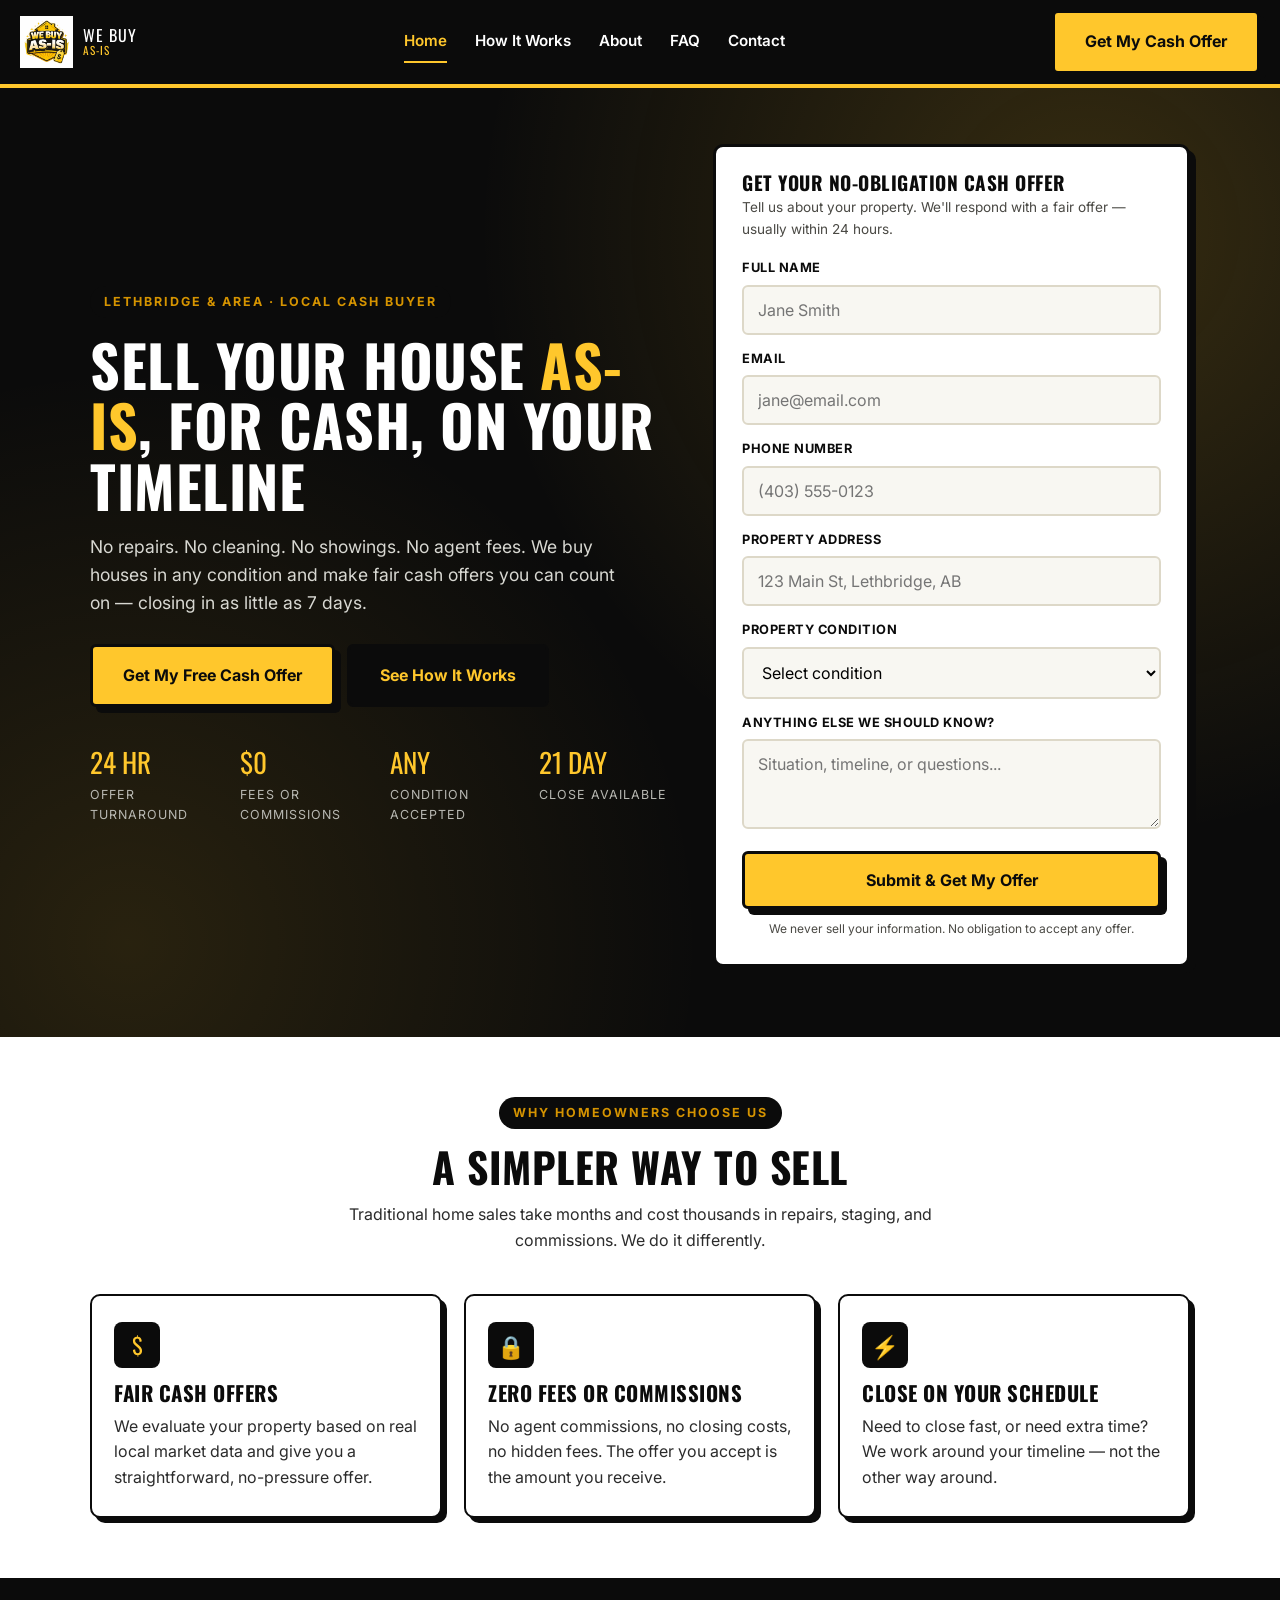
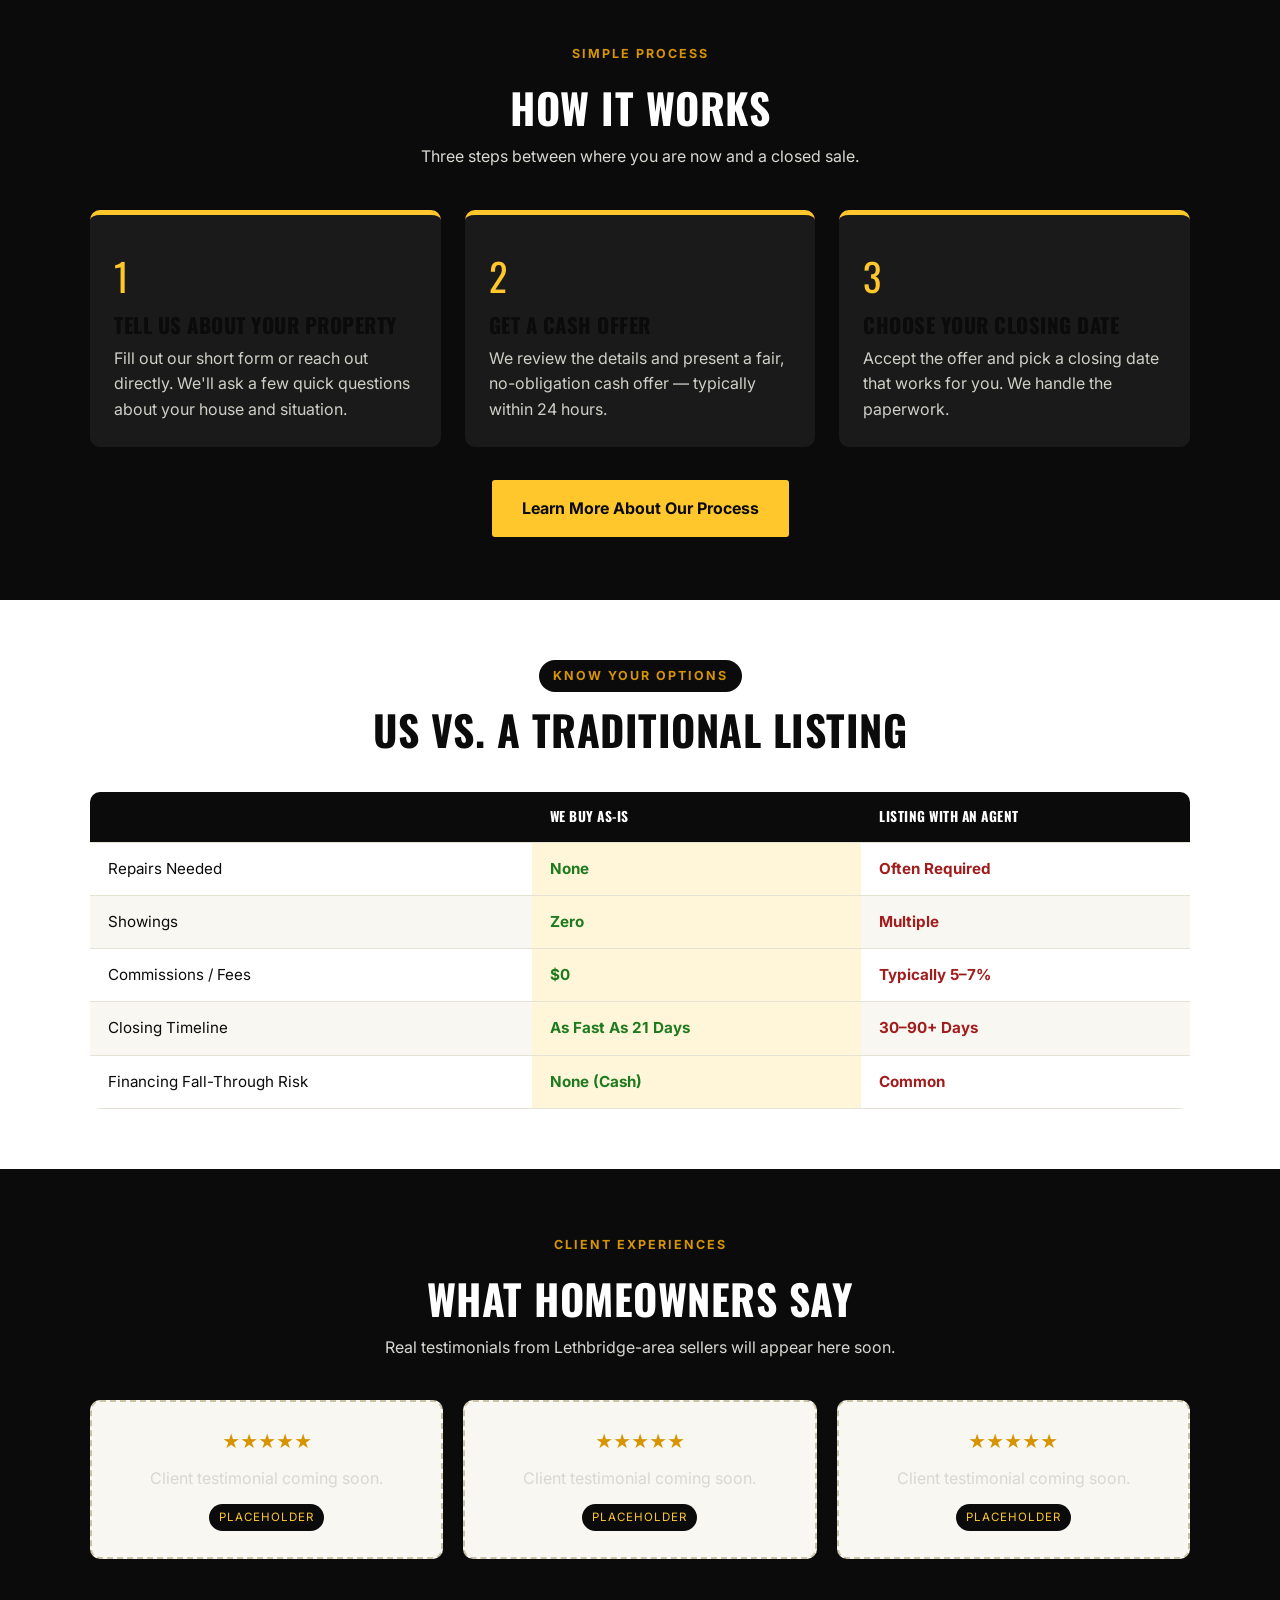
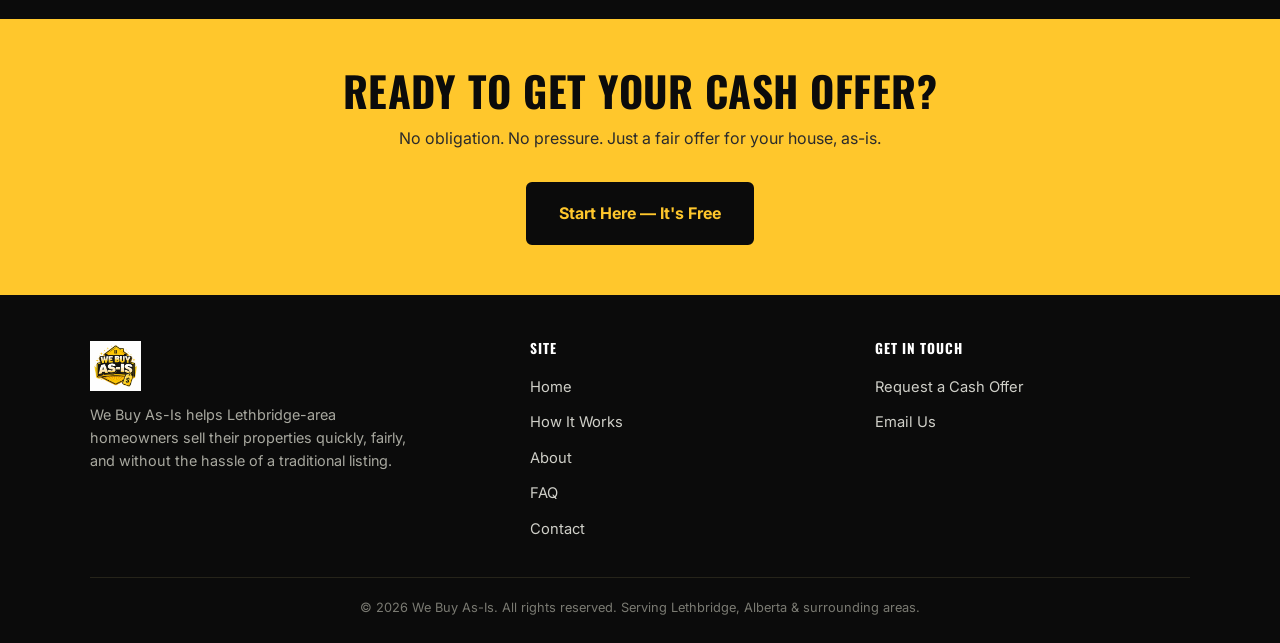
==== commit 4dcc7943: "PHONE index.html" ====
--- a/index.html
+++ b/index.html
@@ -78,6 +78,10 @@
           <label for="email">Email</label>
           <input type="email" id="email" name="email" placeholder="jane@email.com" required>
         </div>
+        <div class="field">
+  <label for="phone">Phone Number</label>
+  <input type="tel" id="phone" name="Phone Number" placeholder="(403) 555-0123" required>
+</div>
         <div class="field">
           <label for="property_address">Property Address</label>
           <input type="text" id="property_address" name="Property Address" placeholder="123 Main St, Lethbridge, AB" required>
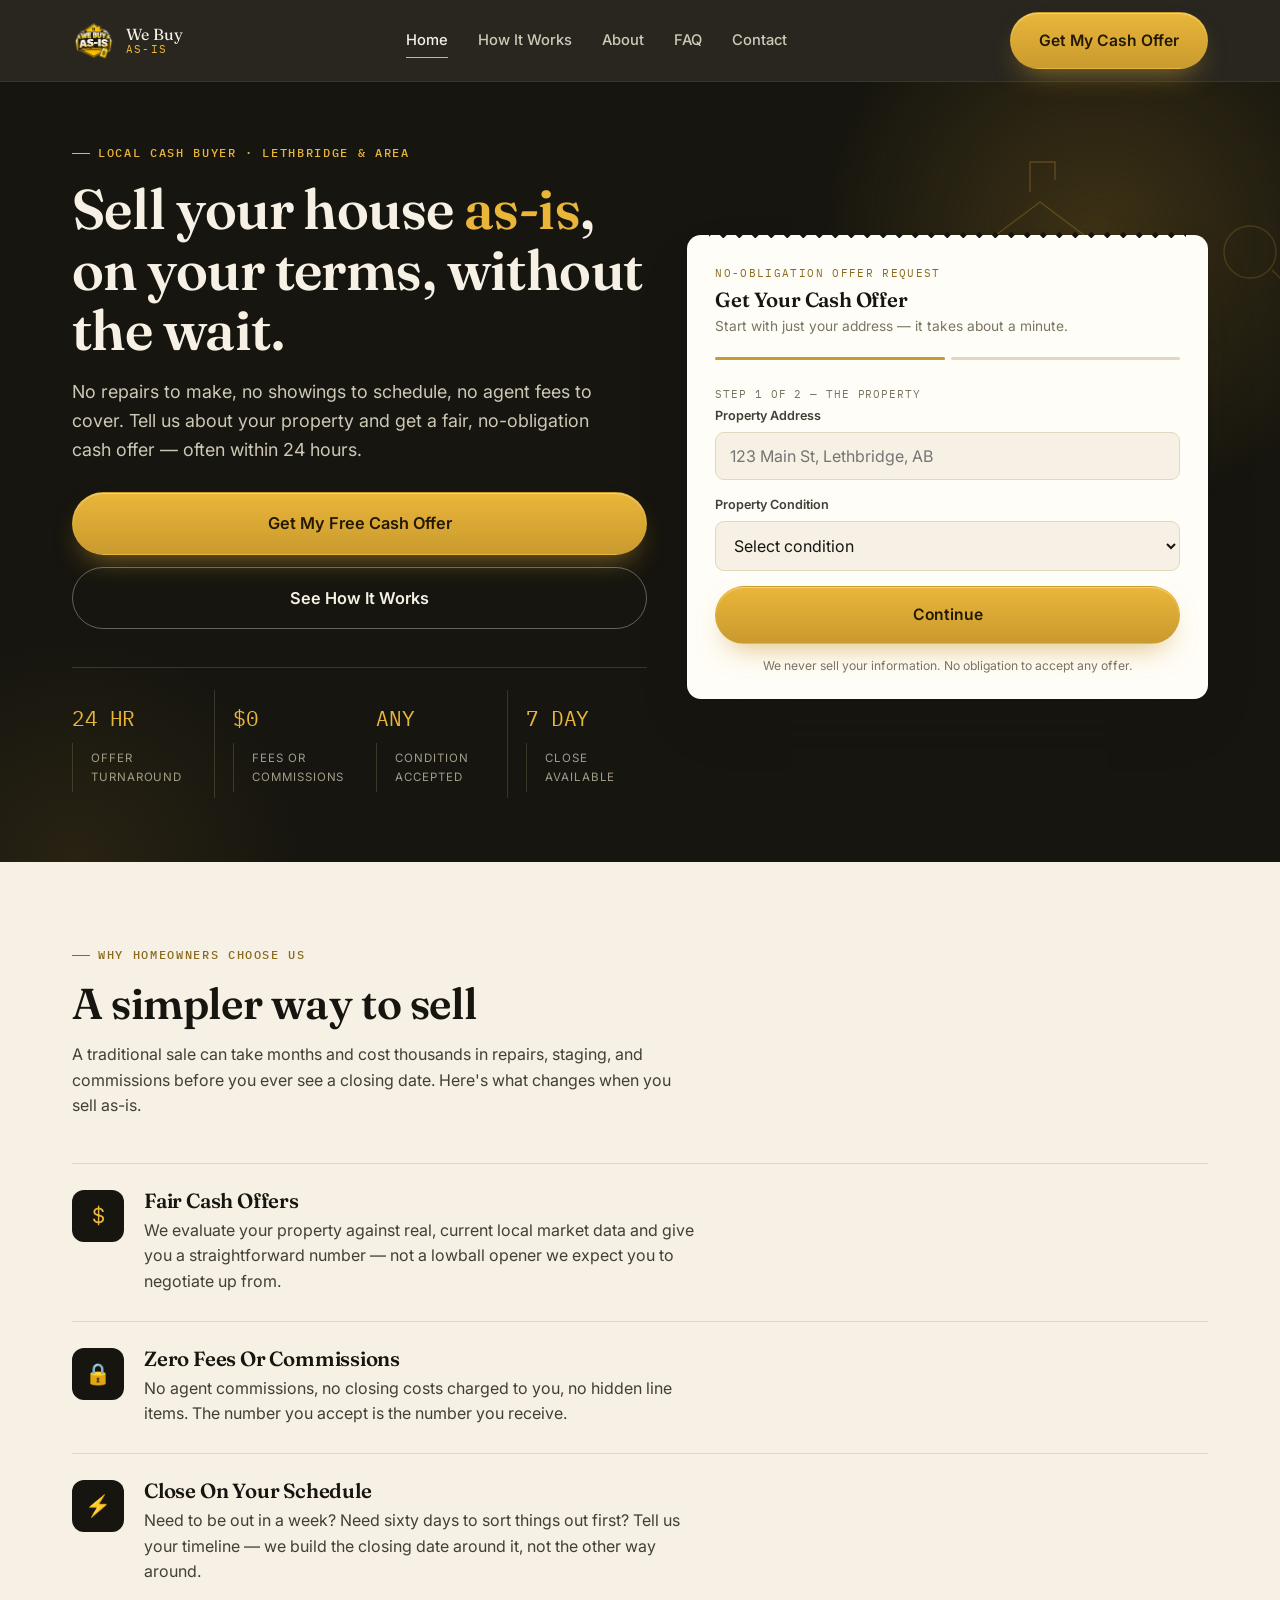
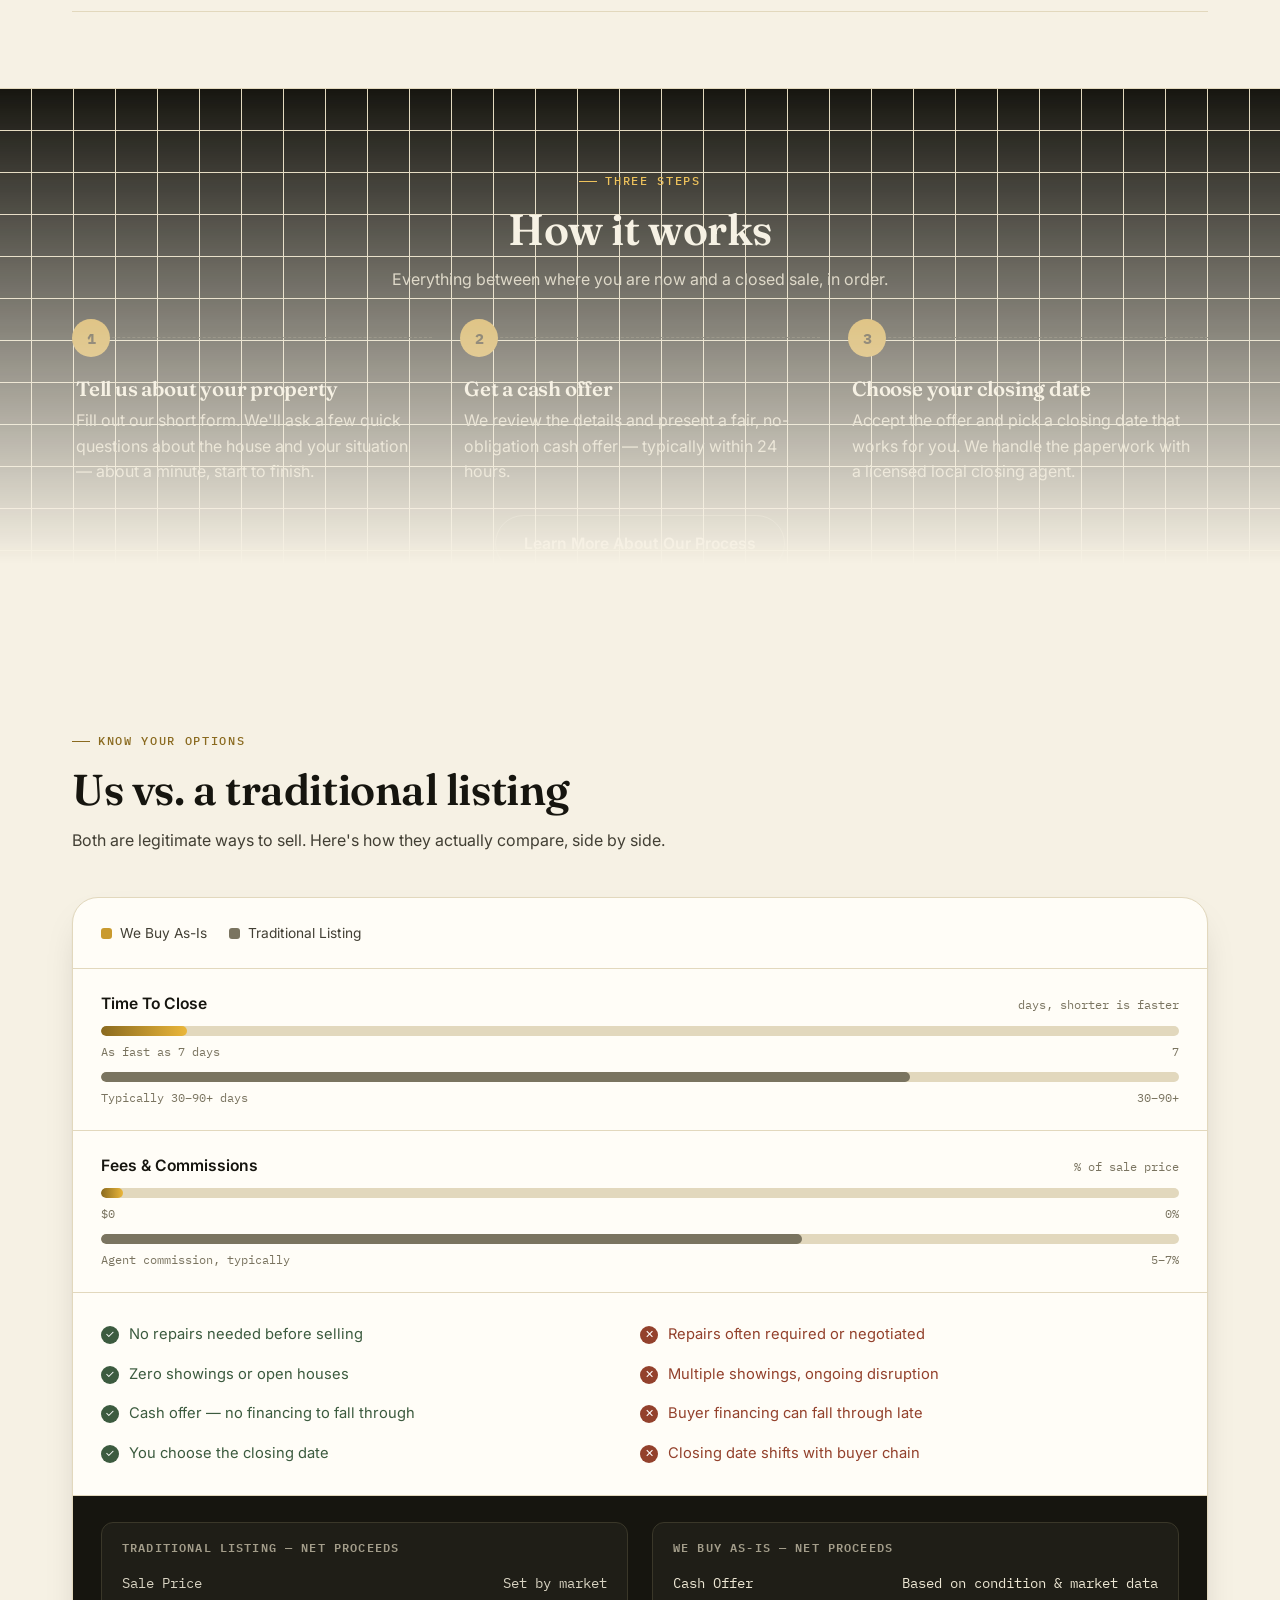
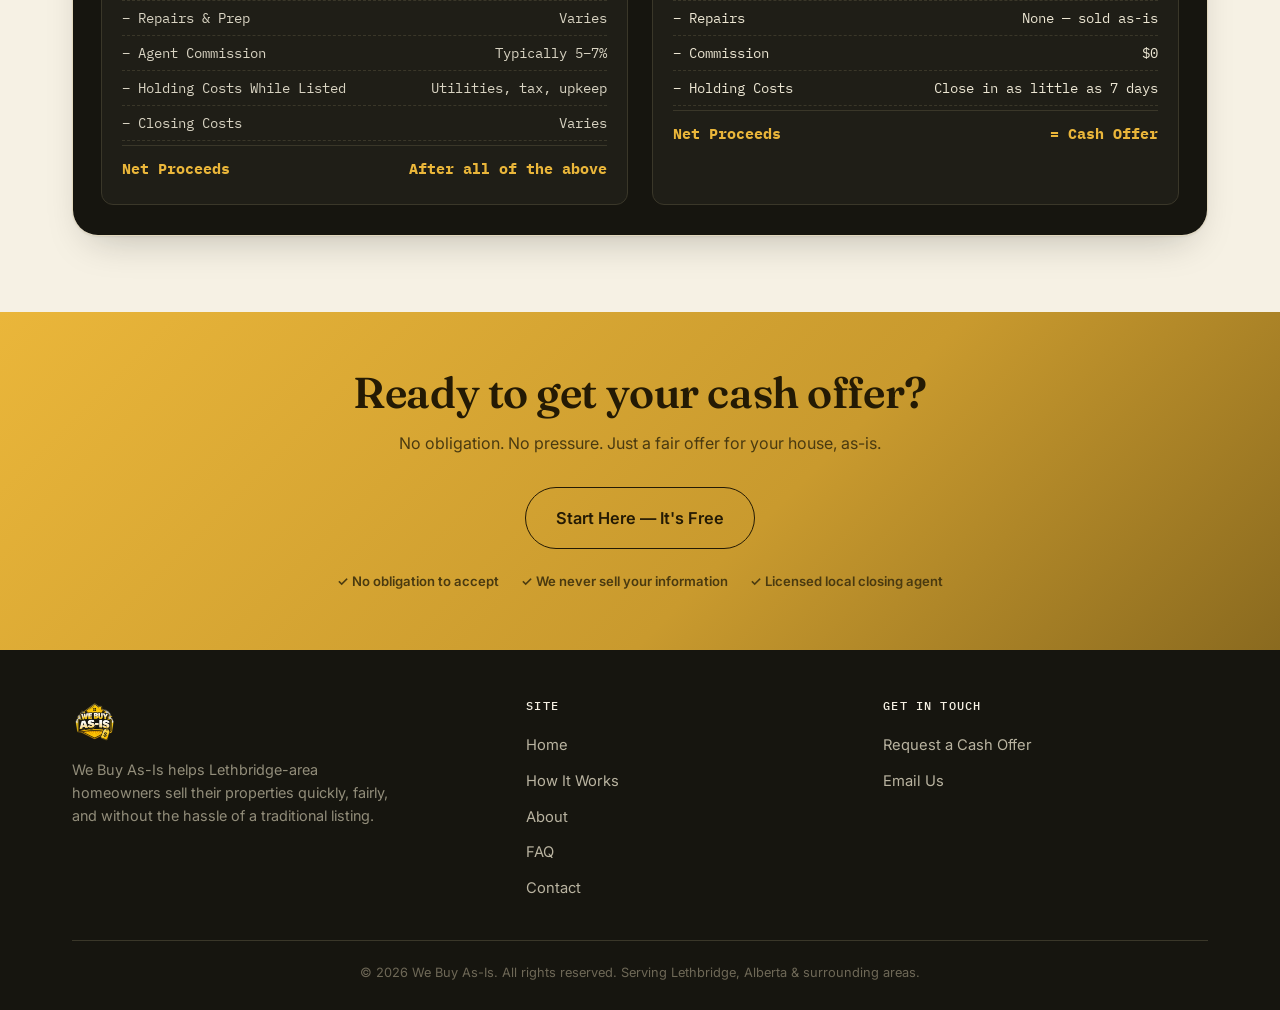
==== commit 963f2274: "Add files via upload" ====
--- a/index.html
+++ b/index.html
@@ -5,9 +5,10 @@
 <meta name="viewport" content="width=device-width, initial-scale=1.0">
 <title>We Buy As-Is | Sell Your House Fast for Cash — Lethbridge, AB</title>
 <meta name="description" content="We Buy As-Is pays cash for houses in any condition across Lethbridge, Alberta. No repairs, no showings, no fees. Get a no-obligation cash offer in 24 hours.">
+<meta name="robots" content="noindex, nofollow">
 <link rel="icon" href="images/logo.png">
 <link rel="preconnect" href="https://fonts.googleapis.com">
-<link href="https://fonts.googleapis.com/css2?family=Oswald:wght@500;600;700&family=Inter:wght@400;500;600;700&display=swap" rel="stylesheet">
+<link href="https://fonts.googleapis.com/css2?family=Fraunces:opsz,wght@9..144,500;9..144,600;9..144,700&family=Inter:wght@400;500;600;700&family=IBM+Plex+Mono:wght@500;600&display=swap" rel="stylesheet">
 <link rel="stylesheet" href="css/style.css">
 </head>
 <body>
@@ -17,7 +18,7 @@
   <div class="nav-wrap">
     <a href="index.html" class="brand">
       <img src="images/logo.png" alt="We Buy As-Is logo">
-      <span class="brand-text">WE BUY<br><span>AS-IS</span></span>
+      <span class="brand-text">We Buy<br><span>As-Is</span></span>
     </a>
     <nav class="nav-links">
       <a href="index.html">Home</a>
@@ -41,183 +42,237 @@
 
 <!-- ===== HERO ===== -->
 <section class="hero">
+  <div class="hero-art" aria-hidden="true">
+    <svg width="520" height="420" viewBox="0 0 520 420" style="right:-60px; top:20px;" xmlns="http://www.w3.org/2000/svg">
+      <g fill="none" stroke="#c99a2e" stroke-width="1.4" opacity="0.55">
+        <path d="M60 220 L220 100 L380 220" />
+        <path d="M90 220 L90 340 L350 340 L350 220" />
+        <rect x="190" y="250" width="60" height="90" />
+        <rect x="120" y="250" width="40" height="40" />
+        <rect x="280" y="250" width="40" height="40" />
+        <path d="M210 90 L210 60 L235 60 L235 78" />
+      </g>
+      <g fill="none" stroke="#c99a2e" stroke-width="1.4" opacity="0.4">
+        <circle cx="430" cy="150" r="26" />
+        <path d="M452 168 L500 216" />
+        <path d="M480 196 L492 208" />
+        <path d="M470 206 L482 218" />
+      </g>
+    </svg>
+  </div>
   <div class="container hero-grid">
-    <div class="hero-copy">
-      <span class="eyebrow">Lethbridge & Area · Local Cash Buyer</span>
-      <h1>Sell Your House <span class="accent">As-Is</span>, For Cash, On Your Timeline</h1>
-      <p class="lead">No repairs. No cleaning. No showings. No agent fees. We buy houses in any condition and make fair cash offers you can count on — closing in as little as 7 days.</p>
+    <div class="hero-copy reveal visible">
+      <span class="eyebrow">Local Cash Buyer · Lethbridge &amp; Area</span>
+      <h1>Sell your house <em>as-is</em>, on your terms, without the wait.</h1>
+      <p class="lead">No repairs to make, no showings to schedule, no agent fees to cover. Tell us about your property and get a fair, no-obligation cash offer — often within 24 hours.</p>
       <div class="hero-actions">
-        <a href="#lead-form" class="btn btn-primary">Get My Free Cash Offer</a>
-        <a href="how-it-works.html" class="btn btn-dark">See How It Works</a>
-      </div>
-      <div class="trust-row">
+        <a href="#lead-form" class="btn btn-primary btn-lg">Get My Free Cash Offer</a>
+        <a href="how-it-works.html" class="btn btn-outline btn-lg">See How It Works</a>
+      </div>
+      <div class="trust-strip">
         <div><div class="stat-num">24 HR</div><div class="stat-label">Offer Turnaround</div></div>
-        <div><div class="stat-num">$0</div><div class="stat-label">Fees or Commissions</div></div>
+        <div><div class="stat-num">$0</div><div class="stat-label">Fees Or Commissions</div></div>
         <div><div class="stat-num">ANY</div><div class="stat-label">Condition Accepted</div></div>
-        <div><div class="stat-num">21 DAY</div><div class="stat-label">Close Available</div></div>
-      </div>
-    </div>
-
-    <div id="lead-form" class="lead-card">
-      <h3>Get Your No-Obligation Cash Offer</h3>
-      <p class="sub">Tell us about your property. We'll respond with a fair offer — usually within 24 hours.</p>
+        <div><div class="stat-num">7 DAY</div><div class="stat-label">Close Available</div></div>
+      </div>
+    </div>
+
+    <div id="lead-form" class="ledger-card reveal visible">
+      <span class="ledger-kicker">No-Obligation Offer Request</span>
+      <h3>Get Your Cash Offer</h3>
+      <p class="sub">Start with just your address — it takes about a minute.</p>
 
       <div class="form-success">Thanks! Your request was sent. We'll be in touch shortly.</div>
       <div class="form-error">Something went wrong sending your request. Please try again.</div>
+
+      <div class="form-progress"><span></span><span></span></div>
 
       <form class="lead-form" action="https://api.web3forms.com/submit" method="POST">
         <input type="hidden" name="access_key" value="f828df30-2290-45d1-8a60-d73220296ecb">
         <input type="hidden" name="subject" value="New Cash Offer Request — We Buy As-Is">
         <input type="checkbox" name="botcheck" style="display:none" tabindex="-1" autocomplete="off">
 
-        <div class="field">
-          <label for="name">Full Name</label>
-          <input type="text" id="name" name="name" placeholder="Jane Smith" required>
-        </div>
-        <div class="field">
-          <label for="email">Email</label>
-          <input type="email" id="email" name="email" placeholder="jane@email.com" required>
-        </div>
-        <div class="field">
-  <label for="phone">Phone Number</label>
-  <input type="tel" id="phone" name="Phone Number" placeholder="(403) 555-0123" required>
-</div>
-        <div class="field">
-          <label for="property_address">Property Address</label>
-          <input type="text" id="property_address" name="Property Address" placeholder="123 Main St, Lethbridge, AB" required>
-        </div>
-        <div class="field">
-          <label for="condition">Property Condition</label>
-          <select id="condition" name="Property Condition" required>
-            <option value="">Select condition</option>
-            <option>Excellent</option>
-            <option>Good</option>
-            <option>Needs Some Repairs</option>
-            <option>Needs Major Repairs</option>
-            <option>Not Livable</option>
-          </select>
-        </div>
-        <div class="field">
-          <label for="message">Anything Else We Should Know?</label>
-          <textarea id="message" name="message" placeholder="Situation, timeline, or questions..."></textarea>
-        </div>
-        <button type="submit" class="btn btn-primary btn-block">Submit &amp; Get My Offer</button>
+        <div class="form-step">
+          <span class="step-label">Step 1 of 2 — The Property</span>
+          <div class="field">
+            <label for="property_address">Property Address</label>
+            <input type="text" id="property_address" name="Property Address" placeholder="123 Main St, Lethbridge, AB" required>
+          </div>
+          <div class="field">
+            <label for="condition">Property Condition</label>
+            <select id="condition" name="Property Condition" required>
+              <option value="">Select condition</option>
+              <option>Excellent</option>
+              <option>Good</option>
+              <option>Needs Some Repairs</option>
+              <option>Needs Major Repairs</option>
+              <option>Not Livable</option>
+            </select>
+          </div>
+          <div class="step-actions">
+            <button type="button" class="btn btn-primary btn-block" data-next>Continue</button>
+          </div>
+        </div>
+
+        <div class="form-step">
+          <span class="step-label">Step 2 of 2 — Reach You At</span>
+          <div class="field">
+            <label for="name">Full Name</label>
+            <input type="text" id="name" name="name" placeholder="Jane Smith" required>
+          </div>
+          <div class="field">
+            <label for="email">Email</label>
+            <input type="email" id="email" name="email" placeholder="jane@email.com" required>
+          </div>
+          <div class="field">
+            <label for="phone">Phone Number <span style="font-weight:400; color:var(--ink-faint); text-transform:none;">(optional)</span></label>
+            <input type="tel" id="phone" name="Phone Number" placeholder="(403) 555-0123" autocomplete="tel">
+          </div>
+          <div class="field">
+            <label for="message">Anything Else We Should Know?</label>
+            <textarea id="message" name="message" placeholder="Situation, timeline, or questions..."></textarea>
+          </div>
+          <div class="step-actions">
+            <button type="button" class="btn btn-outline-ink" data-back>Back</button>
+            <button type="submit" class="btn btn-primary">Submit &amp; Get My Offer</button>
+          </div>
+        </div>
+
         <p class="form-note">We never sell your information. No obligation to accept any offer.</p>
       </form>
     </div>
   </div>
 </section>
 
-<!-- ===== VALUE PROPS ===== -->
-<section class="bg-white">
+<!-- ===== WHY ===== -->
+<section class="bg-paper">
   <div class="container">
     <div class="section-head reveal">
       <span class="eyebrow">Why Homeowners Choose Us</span>
-      <h2>A Simpler Way to Sell</h2>
-      <p>Traditional home sales take months and cost thousands in repairs, staging, and commissions. We do it differently.</p>
-    </div>
-    <div class="grid-3 reveal-group">
-      <div class="value-card reveal">
+      <h2>A simpler way to sell</h2>
+      <p>A traditional sale can take months and cost thousands in repairs, staging, and commissions before you ever see a closing date. Here's what changes when you sell as-is.</p>
+    </div>
+    <div class="item-list reveal-group">
+      <div class="item-row reveal">
         <div class="icon">$</div>
-        <h3>Fair Cash Offers</h3>
-        <p>We evaluate your property based on real local market data and give you a straightforward, no-pressure offer.</p>
-      </div>
-      <div class="value-card reveal">
+        <div>
+          <h3>Fair Cash Offers</h3>
+          <p>We evaluate your property against real, current local market data and give you a straightforward number — not a lowball opener we expect you to negotiate up from.</p>
+        </div>
+      </div>
+      <div class="item-row reveal">
         <div class="icon">&#128274;</div>
-        <h3>Zero Fees or Commissions</h3>
-        <p>No agent commissions, no closing costs, no hidden fees. The offer you accept is the amount you receive.</p>
-      </div>
-      <div class="value-card reveal">
+        <div>
+          <h3>Zero Fees Or Commissions</h3>
+          <p>No agent commissions, no closing costs charged to you, no hidden line items. The number you accept is the number you receive.</p>
+        </div>
+      </div>
+      <div class="item-row reveal">
         <div class="icon">&#9889;</div>
-        <h3>Close On Your Schedule</h3>
-        <p>Need to close fast, or need extra time? We work around your timeline — not the other way around.</p>
+        <div>
+          <h3>Close On Your Schedule</h3>
+          <p>Need to be out in a week? Need sixty days to sort things out first? Tell us your timeline — we build the closing date around it, not the other way around.</p>
+        </div>
       </div>
     </div>
   </div>
 </section>
 
 <!-- ===== HOW IT WORKS ===== -->
-<section class="bg-black">
+<section class="bg-ink texture-grid">
   <div class="container">
-    <div class="section-head reveal">
-      <span class="eyebrow">Simple Process</span>
-      <h2>How It Works</h2>
-      <p>Three steps between where you are now and a closed sale.</p>
-    </div>
-    <div class="steps reveal-group">
-      <div class="step reveal">
-        <span class="step-num">1</span>
-        <h3>Tell Us About Your Property</h3>
-        <p>Fill out our short form or reach out directly. We'll ask a few quick questions about your house and situation.</p>
-      </div>
-      <div class="step reveal">
-        <span class="step-num">2</span>
-        <h3>Get A Cash Offer</h3>
-        <p>We review the details and present a fair, no-obligation cash offer — typically within 24 hours.</p>
-      </div>
-      <div class="step reveal">
-        <span class="step-num">3</span>
-        <h3>Choose Your Closing Date</h3>
-        <p>Accept the offer and pick a closing date that works for you. We handle the paperwork.</p>
+    <div class="section-head center reveal">
+      <span class="eyebrow">Three Steps</span>
+      <h2>How it works</h2>
+      <p>Everything between where you are now and a closed sale, in order.</p>
+    </div>
+    <div class="timeline">
+      <div class="timeline-track reveal-group">
+        <div class="timeline-item reveal">
+          <span class="t-num">1</span>
+          <h3>Tell us about your property</h3>
+          <p>Fill out our short form. We'll ask a few quick questions about the house and your situation — about a minute, start to finish.</p>
+        </div>
+        <div class="timeline-item reveal">
+          <span class="t-num">2</span>
+          <h3>Get a cash offer</h3>
+          <p>We review the details and present a fair, no-obligation cash offer — typically within 24 hours.</p>
+        </div>
+        <div class="timeline-item reveal">
+          <span class="t-num">3</span>
+          <h3>Choose your closing date</h3>
+          <p>Accept the offer and pick a closing date that works for you. We handle the paperwork with a licensed local closing agent.</p>
+        </div>
       </div>
     </div>
     <div class="text-center mt-30">
-      <a href="how-it-works.html" class="btn btn-primary">Learn More About Our Process</a>
+      <a href="how-it-works.html" class="btn btn-outline">Learn More About Our Process</a>
     </div>
   </div>
 </section>
 
 <!-- ===== COMPARISON ===== -->
-<section class="bg-white">
+<section class="bg-paper">
   <div class="container">
     <div class="section-head reveal">
       <span class="eyebrow">Know Your Options</span>
-      <h2>Us vs. A Traditional Listing</h2>
-    </div>
-    <div class="compare-wrap reveal">
-      <table class="compare">
-        <thead>
-          <tr>
-            <th>&nbsp;</th>
-            <th class="highlight">We Buy As-Is</th>
-            <th>Listing With An Agent</th>
-          </tr>
-        </thead>
-        <tbody>
-          <tr><td>Repairs Needed</td><td class="yes highlight">None</td><td class="no">Often Required</td></tr>
-          <tr><td>Showings</td><td class="yes highlight">Zero</td><td class="no">Multiple</td></tr>
-          <tr><td>Commissions / Fees</td><td class="yes highlight">$0</td><td class="no">Typically 5–7%</td></tr>
-          <tr><td>Closing Timeline</td><td class="yes highlight">As Fast As 21 Days</td><td class="no">30–90+ Days</td></tr>
-          <tr><td>Financing Fall-Through Risk</td><td class="yes highlight">None (Cash)</td><td class="no">Common</td></tr>
-        </tbody>
-      </table>
-    </div>
-  </div>
-</section>
-
-<!-- ===== TESTIMONIALS (placeholder) ===== -->
-<section class="bg-black">
-  <div class="container">
-    <div class="section-head reveal">
-      <span class="eyebrow">Client Experiences</span>
-      <h2>What Homeowners Say</h2>
-      <p>Real testimonials from Lethbridge-area sellers will appear here soon.</p>
-    </div>
-    <div class="testimonial-grid reveal-group">
-      <div class="testimonial-card reveal">
-        <div class="stars">&#9733;&#9733;&#9733;&#9733;&#9733;</div>
-        <p>Client testimonial coming soon.</p>
-        <span class="placeholder-tag">Placeholder</span>
-      </div>
-      <div class="testimonial-card reveal">
-        <div class="stars">&#9733;&#9733;&#9733;&#9733;&#9733;</div>
-        <p>Client testimonial coming soon.</p>
-        <span class="placeholder-tag">Placeholder</span>
-      </div>
-      <div class="testimonial-card reveal">
-        <div class="stars">&#9733;&#9733;&#9733;&#9733;&#9733;</div>
-        <p>Client testimonial coming soon.</p>
-        <span class="placeholder-tag">Placeholder</span>
+      <h2>Us vs. a traditional listing</h2>
+      <p>Both are legitimate ways to sell. Here's how they actually compare, side by side.</p>
+    </div>
+
+    <div class="compare-panel reveal">
+      <div class="compare-legend">
+        <span><i class="dot-us"></i> We Buy As-Is</span>
+        <span><i class="dot-them"></i> Traditional Listing</span>
+      </div>
+
+      <div class="compare-row">
+        <div class="cr-label"><strong>Time To Close</strong><span>days, shorter is faster</span></div>
+        <div class="bar-track"><div class="bar-fill us" data-width="8%"></div></div>
+        <div class="bar-caption"><span>As fast as 7 days</span><span>7</span></div>
+        <div class="bar-track" style="margin-top:10px;"><div class="bar-fill them" data-width="75%"></div></div>
+        <div class="bar-caption"><span>Typically 30–90+ days</span><span>30–90+</span></div>
+      </div>
+
+      <div class="compare-row">
+        <div class="cr-label"><strong>Fees &amp; Commissions</strong><span>% of sale price</span></div>
+        <div class="bar-track"><div class="bar-fill us" data-width="2%"></div></div>
+        <div class="bar-caption"><span>$0</span><span>0%</span></div>
+        <div class="bar-track" style="margin-top:10px;"><div class="bar-fill them" data-width="65%"></div></div>
+        <div class="bar-caption"><span>Agent commission, typically</span><span>5–7%</span></div>
+      </div>
+
+      <div class="compare-row">
+        <div class="compare-checks">
+          <div class="check-row us"><span class="mark">&#10003;</span> No repairs needed before selling</div>
+          <div class="check-row them"><span class="mark">&#10005;</span> Repairs often required or negotiated</div>
+          <div class="check-row us"><span class="mark">&#10003;</span> Zero showings or open houses</div>
+          <div class="check-row them"><span class="mark">&#10005;</span> Multiple showings, ongoing disruption</div>
+          <div class="check-row us"><span class="mark">&#10003;</span> Cash offer — no financing to fall through</div>
+          <div class="check-row them"><span class="mark">&#10005;</span> Buyer financing can fall through late</div>
+          <div class="check-row us"><span class="mark">&#10003;</span> You choose the closing date</div>
+          <div class="check-row them"><span class="mark">&#10005;</span> Closing date shifts with buyer chain</div>
+        </div>
+      </div>
+
+      <div class="equation-strip">
+        <div class="equation-col">
+          <h4>Traditional Listing — Net Proceeds</h4>
+          <div class="equation-line"><span>Sale Price</span><span>Set by market</span></div>
+          <div class="equation-line"><span>&minus; Repairs &amp; Prep</span><span>Varies</span></div>
+          <div class="equation-line"><span>&minus; Agent Commission</span><span>Typically 5–7%</span></div>
+          <div class="equation-line"><span>&minus; Holding Costs While Listed</span><span>Utilities, tax, upkeep</span></div>
+          <div class="equation-line"><span>&minus; Closing Costs</span><span>Varies</span></div>
+          <div class="equation-line total"><span>Net Proceeds</span><span>After all of the above</span></div>
+        </div>
+        <div class="equation-col us">
+          <h4>We Buy As-Is — Net Proceeds</h4>
+          <div class="equation-line"><span>Cash Offer</span><span>Based on condition &amp; market data</span></div>
+          <div class="equation-line"><span>&minus; Repairs</span><span>None — sold as-is</span></div>
+          <div class="equation-line"><span>&minus; Commission</span><span>$0</span></div>
+          <div class="equation-line"><span>&minus; Holding Costs</span><span>Close in as little as 7 days</span></div>
+          <div class="equation-line total"><span>Net Proceeds</span><span>= Cash Offer</span></div>
+        </div>
       </div>
     </div>
   </div>
@@ -226,10 +281,15 @@
 <!-- ===== CTA BAND ===== -->
 <section class="cta-band">
   <div class="container text-center">
-    <h2>Ready To Get Your Cash Offer?</h2>
+    <h2>Ready to get your cash offer?</h2>
     <p>No obligation. No pressure. Just a fair offer for your house, as-is.</p>
     <div class="mt-30">
-      <a href="#lead-form" class="btn btn-dark">Start Here — It's Free</a>
+      <a href="#lead-form" class="btn btn-outline-ink btn-lg">Start Here — It's Free</a>
+    </div>
+    <div class="reassure-row">
+      <span>&#10003; No obligation to accept</span>
+      <span>&#10003; We never sell your information</span>
+      <span>&#10003; Licensed local closing agent</span>
     </div>
   </div>
 </section>
@@ -243,7 +303,7 @@
         <p>We Buy As-Is helps Lethbridge-area homeowners sell their properties quickly, fairly, and without the hassle of a traditional listing.</p>
       </div>
       <div class="footer-col">
-        <h4>SITE</h4>
+        <h4>Site</h4>
         <a href="index.html">Home</a>
         <a href="how-it-works.html">How It Works</a>
         <a href="about.html">About</a>
@@ -251,13 +311,13 @@
         <a href="contact.html">Contact</a>
       </div>
       <div class="footer-col">
-        <h4>GET IN TOUCH</h4>
+        <h4>Get In Touch</h4>
         <a href="contact.html">Request a Cash Offer</a>
         <a href="mailto:Lethbridgewebuycash@gmail.com">Email Us</a>
       </div>
     </div>
     <div class="footer-bottom">
-      &copy; <span id="year"></span> We Buy As-Is. All rights reserved. Serving Lethbridge, Alberta & surrounding areas.
+      &copy; <span id="year"></span> We Buy As-Is. All rights reserved. Serving Lethbridge, Alberta &amp; surrounding areas.
     </div>
   </div>
 </footer>
--- a/css/style.css
+++ b/css/style.css
@@ -1,195 +1,219 @@
-/* ============================================
-   WE BUY AS-IS — Brand Stylesheet
-   Palette pulled from logo: onyx black, gold-yellow, white
-   ============================================ */
+/* ================================================================
+   WE BUY AS-IS — "Closing Ledger" Design System
+   A calm, paper-and-brass alternative to the black/yellow bandit-
+   sign look. Same brand palette DNA (ink + gold), reinterpreted as
+   a warm, document-inspired identity: ledger sheets, torn-receipt
+   edges, and hand-set line art instead of hard-shadow blocks.
+   ================================================================ */
 
 :root {
-  --black: #0b0b0b;
-  --charcoal: #1a1a1a;
-  --yellow: #ffc72c;
-  --yellow-deep: #d69400;
-  --white: #ffffff;
-  --off-white: #f8f7f2;
-  --gray: #4a4944;
-  --gray-light: #d9d9d2;
-  --line: #26241a;
-
-  --font-display: 'Oswald', 'Arial Narrow', sans-serif;
-  --font-body: 'Inter', -apple-system, BlinkMacSystemFont, 'Segoe UI', sans-serif;
-
-  --radius: 6px;
-  --shadow-hard: 6px 6px 0 var(--black);
-  --shadow-soft: 0 12px 30px rgba(0,0,0,0.15);
+  /* --- Core palette (warm reinterpretation of the logo colors) --- */
+  --ink:          #16150f;   /* warm near-black, not pure black */
+  --ink-soft:     #423f34;   /* secondary text on paper */
+  --ink-faint:    #7a7460;
+  --paper:        #f6f1e4;   /* warm paper, replaces stark white/off-white */
+  --paper-raised: #fffdf7;   /* card surface, slightly lighter than page */
+  --brass:        #c99a2e;   /* deep, premium gold — replaces sign-yellow */
+  --brass-bright: #eab63a;   /* accent highlight, used sparingly */
+  --brass-dim:    #8a6a1f;
+  --line:         #e2d8bd;   /* hairline dividers on paper */
+  --line-dark:    #3a3729;   /* hairline dividers on ink */
+  --brick:        #93412c;   /* muted, used only as a small "cost/risk" marker */
+  --forest:       #3c5b3f;   /* muted, used only as a small "gain" marker */
+
+  --font-display: 'Fraunces', Georgia, 'Times New Roman', serif;
+  --font-body:    'Inter', -apple-system, BlinkMacSystemFont, 'Segoe UI', sans-serif;
+  --font-mono:    'IBM Plex Mono', 'Courier New', monospace;
+
+  --radius-sm: 4px;
+  --radius: 14px;
+  --radius-lg: 26px;
+  --shadow-card: 0 1px 2px rgba(22,21,15,0.06), 0 18px 40px -18px rgba(22,21,15,0.28);
+  --shadow-lift: 0 1px 2px rgba(22,21,15,0.08), 0 26px 54px -20px rgba(22,21,15,0.38);
 }
 
 * { box-sizing: border-box; margin: 0; padding: 0; }
-
 html { scroll-behavior: smooth; }
 
 body {
   font-family: var(--font-body);
-  color: var(--black);
-  background: var(--off-white);
+  color: var(--ink);
+  background: var(--paper);
   line-height: 1.6;
   -webkit-font-smoothing: antialiased;
-}
+  padding-bottom: 74px;
+}
+@media (min-width: 900px) { body { padding-bottom: 0; } }
 
 img { max-width: 100%; display: block; }
-
 a { color: inherit; text-decoration: none; }
+button { font: inherit; }
 
 .container {
   width: 100%;
-  max-width: 1140px;
+  max-width: 1180px;
   margin: 0 auto;
-  padding: 0 20px;
+  padding: 0 22px;
 }
 
 h1, h2, h3, h4 {
   font-family: var(--font-display);
-  font-weight: 700;
+  font-weight: 600;
+  line-height: 1.08;
+  color: var(--ink);
+  letter-spacing: -0.01em;
+}
+
+h2 {
+  font-size: clamp(1.9rem, 4vw, 2.7rem);
+  margin-bottom: 14px;
+  font-optical-sizing: auto;
+}
+h3 { font-size: 1.28rem; margin-bottom: 8px; font-weight: 600; }
+p { color: var(--ink-soft); }
+
+.eyebrow {
+  display: inline-flex;
+  align-items: center;
+  gap: 8px;
+  font-family: var(--font-mono);
+  font-weight: 500;
+  font-size: 0.74rem;
+  letter-spacing: 0.14em;
   text-transform: uppercase;
-  letter-spacing: 0.5px;
-  line-height: 1.05;
-  color: var(--black);
-}
-
-h2 {
-  font-size: clamp(1.8rem, 4vw, 2.6rem);
-  margin-bottom: 14px;
-}
-
-h3 { font-size: 1.3rem; margin-bottom: 10px; }
-
-p { color: #2b2b2b; }
-
-.eyebrow {
+  color: var(--brass-dim);
+  margin-bottom: 16px;
+}
+.eyebrow::before {
+  content: '';
+  width: 18px;
+  height: 1px;
+  background: var(--brass-dim);
   display: inline-block;
-  font-family: var(--font-body);
-  font-weight: 700;
-  font-size: 0.78rem;
-  letter-spacing: 2px;
-  text-transform: uppercase;
-  color: var(--yellow-deep);
-  background: var(--black);
-  padding: 6px 14px;
-  border-radius: 100px;
-  margin-bottom: 16px;
-}
+}
+.bg-ink .eyebrow, .hero .eyebrow { color: var(--brass-bright); }
+.bg-ink .eyebrow::before, .hero .eyebrow::before { background: var(--brass-bright); }
 
 /* ---------- Buttons ---------- */
 .btn {
   display: inline-flex;
   align-items: center;
   justify-content: center;
-  gap: 8px;
+  gap: 9px;
   font-family: var(--font-body);
-  font-weight: 700;
-  font-size: 1rem;
-  padding: 16px 30px;
-  border-radius: var(--radius);
-  border: 3px solid var(--black);
+  font-weight: 600;
+  font-size: 0.98rem;
+  padding: 15px 28px;
+  border-radius: 100px;
+  border: 1.5px solid transparent;
   cursor: pointer;
-  transition: transform 0.15s ease, box-shadow 0.15s ease;
+  transition: transform 0.18s ease, box-shadow 0.18s ease, background 0.18s ease, border-color .18s ease;
   text-align: center;
 }
-
 .btn-primary {
-  background: var(--yellow);
-  color: var(--black);
-  box-shadow: var(--shadow-hard);
-}
-.btn-primary:hover { transform: translate(-2px, -2px); box-shadow: 8px 8px 0 var(--black); }
-.btn-primary:active { transform: translate(0,0); box-shadow: 3px 3px 0 var(--black); }
-
-.btn-dark {
-  background: var(--black);
-  color: var(--yellow);
-  border-color: var(--black);
-}
-.btn-dark:hover { background: var(--charcoal); }
+  background: linear-gradient(180deg, var(--brass-bright), var(--brass));
+  color: #241a04;
+  box-shadow: 0 1px 0 rgba(255,255,255,0.35) inset, 0 14px 28px -12px rgba(201,154,46,0.65);
+}
+.btn-primary:hover { transform: translateY(-2px); box-shadow: 0 1px 0 rgba(255,255,255,0.35) inset, 0 18px 34px -12px rgba(201,154,46,0.8); }
+.btn-primary:active { transform: translateY(0); }
+
+.btn-outline {
+  background: transparent;
+  color: var(--paper);
+  border-color: rgba(246,241,228,0.35);
+}
+.btn-outline:hover { border-color: var(--brass-bright); color: var(--brass-bright); }
+
+.btn-outline-ink {
+  background: transparent;
+  color: var(--ink);
+  border-color: var(--ink);
+}
+.btn-outline-ink:hover { background: var(--ink); color: var(--paper); }
 
 .btn-block { width: 100%; }
+.btn-lg { padding: 17px 30px; font-size: 1.02rem; }
 
 /* ---------- Header / Nav ---------- */
 .site-header {
   position: sticky;
   top: 0;
   z-index: 100;
-  background: var(--black);
-  border-bottom: 4px solid var(--yellow);
+  background: rgba(22,21,15,0.92);
+  backdrop-filter: blur(10px) saturate(1.1);
+  border-bottom: 1px solid var(--line-dark);
 }
 
 .nav-wrap {
   display: flex;
   align-items: center;
   justify-content: space-between;
-  padding: 10px 20px;
-}
-
-.brand {
-  display: flex;
-  align-items: center;
-  gap: 10px;
-}
-
-.brand img {
-  height: 52px;
-  width: auto;
-}
-
+  padding: 12px 22px;
+  max-width: 1180px;
+  margin: 0 auto;
+}
+
+.brand { display: flex; align-items: center; gap: 11px; }
+.brand img { height: 42px; width: auto; }
 .brand-text {
   font-family: var(--font-display);
-  color: var(--white);
+  color: var(--paper);
   font-size: 1rem;
-  letter-spacing: 1px;
-  line-height: 1.1;
-}
-.brand-text span { color: var(--yellow); display: block; font-size: 0.7rem; }
-
-.nav-links {
-  display: none;
-  gap: 28px;
-  align-items: center;
-}
-
+  letter-spacing: 0;
+  line-height: 1.05;
+}
+.brand-text span { color: var(--brass-bright); display: block; font-size: 0.66rem; font-family: var(--font-mono); letter-spacing: 0.12em; text-transform: uppercase; margin-top: 2px; }
+
+.nav-links { display: none; gap: 30px; align-items: center; }
 .nav-links a {
-  color: var(--white);
-  font-weight: 600;
-  font-size: 0.95rem;
+  color: #cfc9b8;
+  font-weight: 500;
+  font-size: 0.92rem;
   padding: 8px 0;
-  border-bottom: 2px solid transparent;
-  transition: border-color 0.2s, color 0.2s;
-}
-.nav-links a:hover, .nav-links a.active { color: var(--yellow); border-color: var(--yellow); }
+  position: relative;
+  transition: color 0.2s;
+}
+.nav-links a::after {
+  content: '';
+  position: absolute;
+  left: 0; right: 100%;
+  bottom: 2px;
+  height: 1px;
+  background: var(--brass-bright);
+  transition: right 0.25s ease;
+}
+.nav-links a:hover, .nav-links a.active { color: var(--paper); }
+.nav-links a:hover::after, .nav-links a.active::after { right: 0; }
 
 .nav-cta { display: none; }
 
 .nav-toggle {
   background: none;
-  border: 2px solid var(--yellow);
-  border-radius: 4px;
-  color: var(--yellow);
-  font-size: 1.4rem;
-  padding: 6px 12px;
+  border: 1px solid var(--line-dark);
+  border-radius: 8px;
+  color: var(--brass-bright);
+  font-size: 1.25rem;
+  padding: 7px 13px;
   cursor: pointer;
+  line-height: 1;
 }
 
 .mobile-menu {
   display: none;
   flex-direction: column;
-  background: var(--charcoal);
-  border-top: 1px solid var(--line);
+  background: var(--ink);
+  border-top: 1px solid var(--line-dark);
 }
 .mobile-menu.open { display: flex; }
 .mobile-menu a {
-  color: var(--white);
-  padding: 16px 20px;
-  border-bottom: 1px solid var(--line);
-  font-weight: 600;
+  color: var(--paper);
+  padding: 16px 22px;
+  border-bottom: 1px solid var(--line-dark);
+  font-weight: 500;
 }
 .mobile-menu a:last-child { border-bottom: none; }
-.mobile-menu .btn { margin: 16px 20px; }
+.mobile-menu .btn { margin: 16px 22px; }
 
 @media (min-width: 900px) {
   .nav-links { display: flex; }
@@ -200,423 +224,566 @@
 
 /* ---------- Hero ---------- */
 .hero {
-  background: var(--black);
-  color: var(--white);
+  background: var(--ink);
+  color: var(--paper);
   position: relative;
   overflow: hidden;
-  padding: 56px 0 70px;
-  background-image:
-    radial-gradient(circle at 85% 15%, rgba(255,199,44,0.18), transparent 45%),
-    radial-gradient(circle at 10% 90%, rgba(255,199,44,0.12), transparent 40%);
+  padding: 54px 0 64px;
+}
+
+/* hand-drawn line-art motif, purely vector/original — no stock photography */
+.hero-art {
+  position: absolute;
+  inset: 0;
+  pointer-events: none;
+  opacity: 0.55;
+}
+.hero-art svg { position: absolute; }
+.hero::before {
+  content: '';
+  position: absolute;
+  top: -20%; right: -10%;
+  width: 620px; height: 620px;
+  background: radial-gradient(circle, rgba(201,154,46,0.22), transparent 65%);
+  filter: blur(2px);
+}
+.hero::after {
+  content: '';
+  position: absolute;
+  bottom: -30%; left: -12%;
+  width: 460px; height: 460px;
+  background: radial-gradient(circle, rgba(201,154,46,0.10), transparent 70%);
 }
 
 .hero-grid {
+  position: relative;
   display: grid;
   grid-template-columns: 1fr;
   gap: 40px;
-  align-items: center;
-}
-
-.hero-logo {
-  width: 150px;
-  margin: 0 auto 20px;
-}
-
-.hero-copy { text-align: center; }
+  align-items: start;
+}
+
+.hero-copy { text-align: left; }
 
 .hero h1 {
-  font-size: clamp(2.2rem, 7vw, 3.6rem);
-  color: var(--white);
-}
-.hero h1 .accent { color: var(--yellow); }
+  font-size: clamp(2.1rem, 6.4vw, 3.5rem);
+  color: var(--paper);
+  font-weight: 600;
+}
+.hero h1 em { color: var(--brass-bright); font-style: normal; }
 
 .hero p.lead {
-  color: #d8d8d2;
-  font-size: 1.1rem;
-  max-width: 540px;
-  margin: 18px auto 26px;
+  color: #cec8b6;
+  font-size: 1.12rem;
+  max-width: 520px;
+  margin: 18px 0 28px;
 }
 
 .hero-actions {
   display: flex;
   flex-direction: column;
   gap: 12px;
-  align-items: center;
-}
-
-.trust-row {
-  margin-top: 34px;
+}
+
+.trust-strip {
+  margin-top: 38px;
   display: grid;
   grid-template-columns: repeat(2, 1fr);
-  gap: 16px;
-  text-align: center;
-}
-.trust-row .stat-num {
-  font-family: var(--font-display);
-  font-size: 1.7rem;
-  color: var(--yellow);
-}
-.trust-row .stat-label {
-  font-size: 0.78rem;
-  color: #b8b8b2;
+  gap: 0;
+  border-top: 1px solid var(--line-dark);
+  padding-top: 22px;
+}
+.trust-strip div { padding: 6px 16px 6px 0; border-left: 1px solid var(--line-dark); padding-left: 16px; }
+.trust-strip div:nth-child(odd) { border-left: none; padding-left: 0; }
+.trust-strip .stat-num {
+  font-family: var(--font-mono);
+  font-size: 1.32rem;
+  color: var(--brass-bright);
+  letter-spacing: -0.02em;
+}
+.trust-strip .stat-label {
+  font-size: 0.72rem;
+  color: #a39d8a;
   text-transform: uppercase;
-  letter-spacing: 1px;
-}
-
-@media (min-width: 860px) {
-  .hero-grid { grid-template-columns: 1.1fr 0.9fr; text-align: left; }
-  .hero-copy { text-align: left; }
-  .hero p.lead { margin: 18px 0 26px; }
-  .hero-actions { flex-direction: row; }
-  .trust-row { grid-template-columns: repeat(4, 1fr); text-align: left; }
-}
-
-/* ---------- Lead Form ---------- */
-.lead-card {
-  background: var(--white);
-  color: var(--black);
-  border: 3px solid var(--black);
+  letter-spacing: 0.08em;
+  margin-top: 2px;
+}
+
+@media (min-width: 900px) {
+  .hero-grid { grid-template-columns: 1.05fr 0.95fr; align-items: center; }
+  .trust-strip { grid-template-columns: repeat(4, 1fr); }
+  .trust-strip div { border-left: 1px solid var(--line-dark); padding-left: 18px; }
+  .trust-strip div:first-child { border-left: none; padding-left: 0; }
+}
+
+/* ---------- Lead Form — "carbon-copy receipt" card ---------- */
+.ledger-card {
+  position: relative;
+  background: var(--paper-raised);
+  color: var(--ink);
+  border-radius: var(--radius);
+  box-shadow: var(--shadow-lift);
+  padding: 30px 28px 24px;
+}
+.ledger-card::before {
+  content: '';
+  position: absolute;
+  top: 0; left: 22px; right: 22px;
+  height: 10px;
+  background-image: radial-gradient(circle, var(--ink) 2.6px, transparent 2.7px);
+  background-size: 16px 10px;
+  background-repeat: repeat-x;
+  background-position: top center;
+  transform: translateY(-5px);
+}
+.ledger-card .ledger-kicker {
+  font-family: var(--font-mono);
+  font-size: 0.7rem;
+  letter-spacing: 0.12em;
+  text-transform: uppercase;
+  color: var(--brass-dim);
+  display: block;
+  margin-bottom: 6px;
+}
+.ledger-card h3 { font-size: 1.28rem; margin-bottom: 4px; }
+.ledger-card .sub { font-size: 0.86rem; color: var(--ink-faint); margin-bottom: 20px; }
+
+/* multi-step progress */
+.form-progress {
+  display: flex;
+  gap: 6px;
+  margin-bottom: 20px;
+}
+.form-progress span {
+  height: 3px;
+  flex: 1;
+  background: var(--line);
   border-radius: 10px;
-  box-shadow: var(--shadow-hard);
-  padding: 26px;
-}
-
-.lead-card h3 {
-  font-size: 1.2rem;
-  margin-bottom: 4px;
-}
-.lead-card .sub {
-  font-size: 0.85rem;
-  color: var(--gray);
-  margin-bottom: 18px;
-}
-
-.field {
+  overflow: hidden;
+  position: relative;
+}
+.form-progress span::after {
+  content: '';
+  position: absolute; inset: 0;
+  background: var(--brass);
+  transform: scaleX(0);
+  transform-origin: left;
+  transition: transform 0.35s ease;
+}
+.form-progress span.done::after,
+.form-progress span.active::after { transform: scaleX(1); }
+
+.form-step { display: none; }
+.form-step.active { display: block; animation: stepIn 0.35s ease; }
+@keyframes stepIn { from { opacity: 0; transform: translateX(8px); } to { opacity: 1; transform: translateX(0); } }
+
+.step-label {
+  font-family: var(--font-mono);
+  font-size: 0.7rem;
+  color: var(--ink-faint);
+  text-transform: uppercase;
+  letter-spacing: 0.08em;
   margin-bottom: 14px;
 }
+
+.field { margin-bottom: 15px; }
 .field label {
   display: block;
-  font-size: 0.8rem;
-  font-weight: 700;
-  text-transform: uppercase;
-  letter-spacing: 0.5px;
+  font-size: 0.79rem;
+  font-weight: 600;
+  color: var(--ink-soft);
   margin-bottom: 6px;
 }
-.field input,
-.field select,
-.field textarea {
+.field input, .field select, .field textarea {
   width: 100%;
   padding: 13px 14px;
-  border: 2px solid #ddd8c8;
-  border-radius: 6px;
+  border: 1.5px solid var(--line);
+  border-radius: 9px;
   font-family: var(--font-body);
   font-size: 1rem;
-  background: var(--off-white);
-}
-.field input:focus,
-.field select:focus,
-.field textarea:focus {
-  outline: 3px solid var(--yellow);
-  border-color: var(--black);
-}
-.field textarea { resize: vertical; min-height: 90px; }
+  background: var(--paper);
+  color: var(--ink);
+}
+.field input:focus, .field select:focus, .field textarea:focus {
+  outline: none;
+  border-color: var(--brass);
+  box-shadow: 0 0 0 3px rgba(201,154,46,0.18);
+}
+.field textarea { resize: vertical; min-height: 84px; }
+
+.step-actions { display: flex; gap: 10px; margin-top: 4px; }
+.step-actions .btn { flex: 1; }
 
 .form-note {
-  font-size: 0.75rem;
-  color: var(--gray);
-  margin-top: 10px;
+  font-size: 0.76rem;
+  color: var(--ink-faint);
+  margin-top: 12px;
   text-align: center;
 }
-
 .form-success, .form-error {
   display: none;
   padding: 14px;
-  border-radius: 6px;
+  border-radius: 9px;
   font-weight: 600;
+  font-size: 0.92rem;
   margin-bottom: 14px;
 }
-.form-success { background: #e8f7e2; color: #256b1f; border: 2px solid #256b1f; }
-.form-error { background: #fbe6e6; color: #a11d1d; border: 2px solid #a11d1d; }
+.form-success { background: #e9f1e5; color: #2c4a2e; border: 1.5px solid #cfe0c8; }
+.form-error { background: #f6e7e3; color: #7c2f1c; border: 1.5px solid #edcfc5; }
 .form-success.show, .form-error.show { display: block; }
 
 /* ---------- Sections ---------- */
-section { padding: 60px 0; }
-
-.section-head {
-  text-align: center;
-  max-width: 640px;
-  margin: 0 auto 40px;
-}
-
-.bg-black { background: var(--black); color: var(--white); }
-.bg-black h2 { color: var(--white); }
-.bg-black p { color: #d8d8d2; }
-.bg-yellow { background: var(--yellow); }
-.bg-white { background: var(--white); }
-
-/* Value props grid */
-.grid-3 {
+section { padding: 76px 0; }
+.section-head { max-width: 620px; margin: 0 0 44px; }
+.section-head.center { margin-left: auto; margin-right: auto; text-align: center; }
+
+.bg-ink { background: var(--ink); color: var(--paper); }
+.bg-ink h2 { color: var(--paper); }
+.bg-ink p { color: #cec8b6; }
+.bg-paper { background: var(--paper); }
+.bg-raised { background: var(--paper-raised); }
+
+/* subtle ledger-grid texture used behind some sections */
+.texture-grid {
+  background-image:
+    linear-gradient(var(--line) 1px, transparent 1px),
+    linear-gradient(90deg, var(--line) 1px, transparent 1px);
+  background-size: 42px 42px;
+  background-position: center top;
+  -webkit-mask-image: linear-gradient(to bottom, black, transparent 85%);
+  mask-image: linear-gradient(to bottom, black, transparent 85%);
+}
+
+/* ---------- Value props — itemized rows, not equal cards ---------- */
+.item-list { display: flex; flex-direction: column; }
+.item-row {
+  display: grid;
+  grid-template-columns: 52px 1fr;
+  gap: 20px;
+  padding: 26px 0;
+  border-top: 1px solid var(--line);
+  align-items: start;
+}
+.item-row:last-child { border-bottom: 1px solid var(--line); }
+.item-row .icon {
+  width: 52px; height: 52px;
+  border-radius: 12px;
+  background: var(--ink);
+  color: var(--brass-bright);
+  display: flex; align-items: center; justify-content: center;
+  font-size: 1.3rem;
+}
+.item-row h3 { margin-bottom: 6px; }
+.item-row p { max-width: 560px; }
+
+/* ---------- How it works — connected timeline ---------- */
+.timeline { position: relative; }
+.timeline-track {
   display: grid;
   grid-template-columns: 1fr;
+  gap: 0;
+  position: relative;
+}
+.timeline-item {
+  position: relative;
+  padding: 0 0 40px 46px;
+  border-left: 1.5px dashed var(--line-dark);
+}
+.timeline-item:last-child { border-left-color: transparent; padding-bottom: 0; }
+.timeline-item .t-num {
+  position: absolute;
+  left: -19px; top: 0;
+  width: 38px; height: 38px;
+  border-radius: 50%;
+  background: var(--brass);
+  color: #241a04;
+  font-family: var(--font-mono);
+  font-weight: 700;
+  display: flex; align-items: center; justify-content: center;
+  font-size: 0.95rem;
+}
+.timeline-item h3 { color: var(--paper); }
+.timeline-item p { max-width: 520px; }
+
+@media (min-width: 860px) {
+  .timeline-track { grid-template-columns: repeat(3, 1fr); gap: 28px; }
+  .timeline-item { border-left: none; border-top: 1.5px dashed var(--line-dark); padding: 40px 8px 0 4px; }
+  .timeline-item .t-num { left: 0; top: -19px; }
+}
+
+/* ---------- Comparison: Ledger vs table, with bar visualization ---------- */
+.compare-panel {
+  background: var(--paper-raised);
+  border: 1px solid var(--line);
+  border-radius: var(--radius-lg);
+  box-shadow: var(--shadow-card);
+  overflow: hidden;
+}
+.compare-legend {
+  display: flex;
+  flex-wrap: wrap;
   gap: 22px;
-}
-@media (min-width: 720px) { .grid-3 { grid-template-columns: repeat(3, 1fr); } }
-
-.value-card {
-  background: var(--white);
-  border: 2px solid var(--black);
-  border-radius: 10px;
-  padding: 26px 22px;
-  box-shadow: 5px 5px 0 var(--black);
-}
-.value-card .icon {
-  width: 46px;
-  height: 46px;
-  background: var(--black);
-  color: var(--yellow);
-  border-radius: 8px;
+  padding: 24px 28px;
+  border-bottom: 1px solid var(--line);
+  font-size: 0.86rem;
+  color: var(--ink-soft);
+}
+.compare-legend span { display: inline-flex; align-items: center; gap: 8px; }
+.compare-legend i { width: 11px; height: 11px; border-radius: 3px; display: inline-block; }
+.compare-legend .dot-us { background: var(--brass); }
+.compare-legend .dot-them { background: var(--ink-faint); }
+
+.compare-row {
+  padding: 22px 28px;
+  border-bottom: 1px solid var(--line);
+}
+.compare-row:last-child { border-bottom: none; }
+.compare-row .cr-label {
+  display: flex;
+  justify-content: space-between;
+  align-items: baseline;
+  margin-bottom: 10px;
+  gap: 12px;
+}
+.compare-row .cr-label strong { font-size: 0.98rem; font-weight: 600; }
+.compare-row .cr-label span { font-family: var(--font-mono); font-size: 0.78rem; color: var(--ink-faint); }
+
+.bar-track {
+  height: 10px;
+  background: var(--line);
+  border-radius: 100px;
+  overflow: hidden;
+  position: relative;
+  margin-bottom: 6px;
+}
+.bar-fill {
+  height: 100%;
+  border-radius: 100px;
+  width: 0%;
+  transition: width 1.1s cubic-bezier(.2,.8,.2,1);
+}
+.bar-fill.us { background: linear-gradient(90deg, var(--brass-dim), var(--brass-bright)); }
+.bar-fill.them { background: var(--ink-faint); }
+.bar-caption {
+  display: flex;
+  justify-content: space-between;
+  font-size: 0.78rem;
+  color: var(--ink-faint);
+  font-family: var(--font-mono);
+}
+
+/* simple feature checklist rows (non-numeric comparisons) */
+.compare-checks { display: grid; grid-template-columns: 1fr; }
+@media (min-width: 640px) { .compare-checks { grid-template-columns: 1fr 1fr; } }
+.check-row {
   display: flex;
   align-items: center;
-  justify-content: center;
-  font-size: 1.4rem;
-  margin-bottom: 14px;
-  font-family: var(--font-display);
-}
-
-/* How it works steps */
-.steps {
+  gap: 10px;
+  padding: 8px 0;
+  font-size: 0.92rem;
+}
+.check-row.us { color: var(--forest); }
+.check-row.them { color: var(--brick); }
+.check-row .mark {
+  width: 18px; height: 18px;
+  border-radius: 50%;
+  display: inline-flex; align-items: center; justify-content: center;
+  font-size: 0.68rem;
+  flex-shrink: 0;
+  color: #fff;
+}
+.check-row.us .mark { background: var(--forest); }
+.check-row.them .mark { background: var(--brick); }
+
+/* net-proceeds equation strip */
+.equation-strip {
   display: grid;
   grid-template-columns: 1fr;
-  gap: 24px;
-  counter-reset: step;
-}
-@media (min-width: 720px) { .steps { grid-template-columns: repeat(3, 1fr); } }
-
-.step {
-  position: relative;
-  background: var(--charcoal);
-  color: var(--white);
-  border-radius: 10px;
-  padding: 30px 24px 24px;
-  border-top: 5px solid var(--yellow);
-}
-.step .step-num {
-  font-family: var(--font-display);
-  font-size: 2.4rem;
-  color: var(--yellow);
-  margin-bottom: 8px;
-  display: block;
-}
-.step p { color: #cfcfc8; }
-
-/* Comparison table */
-.compare-wrap { overflow-x: auto; }
-.compare {
-  width: 100%;
-  border-collapse: collapse;
-  min-width: 560px;
-  background: var(--white);
-  border-radius: 10px;
-  overflow: hidden;
-}
-.compare th, .compare td {
-  padding: 14px 18px;
-  border-bottom: 1px solid #e6e2d3;
-  text-align: left;
+  gap: 14px;
+  padding: 26px 28px 30px;
+  background: var(--ink);
+}
+@media (min-width: 760px) { .equation-strip { grid-template-columns: 1fr 1fr; gap: 24px; } }
+.equation-col {
+  background: rgba(246,241,228,0.04);
+  border: 1px solid var(--line-dark);
+  border-radius: 12px;
+  padding: 18px 20px;
+}
+.equation-col h4 {
+  font-family: var(--font-mono);
+  font-size: 0.72rem;
+  letter-spacing: 0.1em;
+  text-transform: uppercase;
+  color: #a39d8a;
+  margin-bottom: 12px;
+}
+.equation-line {
+  display: flex;
+  justify-content: space-between;
+  font-family: var(--font-mono);
+  font-size: 0.86rem;
+  color: #d8d3c2;
+  padding: 6px 0;
+  border-bottom: 1px dashed var(--line-dark);
+}
+.equation-line.total {
+  border-bottom: none;
+  border-top: 1px solid var(--line-dark);
+  margin-top: 4px;
+  padding-top: 10px;
+  color: var(--brass-bright);
+  font-weight: 700;
   font-size: 0.95rem;
 }
-.compare thead th {
-  background: var(--black);
-  color: var(--white);
-  font-family: var(--font-display);
-  letter-spacing: 0.5px;
-  text-transform: uppercase;
-  font-size: 0.85rem;
-}
-.compare tbody tr:nth-child(even) { background: var(--off-white); }
-.compare td.yes { color: #1e7a1e; font-weight: 700; }
-.compare td.no { color: #a11d1d; font-weight: 700; }
-.compare td.highlight { background: #fff6d9; font-weight: 700; }
-
-/* Testimonials placeholder */
-.testimonial-grid {
-  display: grid;
-  grid-template-columns: 1fr;
-  gap: 20px;
-}
-@media (min-width: 720px) { .testimonial-grid { grid-template-columns: repeat(3, 1fr); } }
-
-.testimonial-card {
-  border: 2px dashed #c9c3a8;
-  border-radius: 10px;
-  padding: 26px;
-  background: var(--off-white);
-  text-align: center;
-  color: var(--gray);
-}
-.testimonial-card .stars { color: var(--yellow-deep); font-size: 1.1rem; margin-bottom: 10px; }
-.testimonial-card .placeholder-tag {
-  display: inline-block;
-  margin-top: 12px;
-  font-size: 0.72rem;
-  letter-spacing: 1px;
-  text-transform: uppercase;
-  background: var(--black);
-  color: var(--yellow);
-  padding: 4px 10px;
-  border-radius: 100px;
-}
-
-/* FAQ accordion */
-.faq-item {
-  border-bottom: 2px solid var(--black);
-}
+.equation-col.us .equation-line { color: #ece6d3; }
+.equation-col.us .equation-line.total { color: var(--brass-bright); }
+
+/* ---------- FAQ accordion ---------- */
+.faq-item { border-bottom: 1px solid var(--line); }
 .faq-question {
   width: 100%;
   text-align: left;
   background: none;
   border: none;
-  padding: 20px 4px;
+  padding: 22px 2px;
   font-family: var(--font-body);
-  font-weight: 700;
-  font-size: 1.02rem;
+  font-weight: 600;
+  font-size: 1.03rem;
   display: flex;
   justify-content: space-between;
   align-items: center;
+  gap: 16px;
   cursor: pointer;
-  color: var(--black);
+  color: var(--ink);
 }
 .faq-question .plus {
-  font-family: var(--font-display);
-  font-size: 1.4rem;
-  color: var(--yellow-deep);
-  transition: transform 0.2s;
+  font-family: var(--font-mono);
+  font-size: 1.2rem;
+  color: var(--brass-dim);
+  transition: transform 0.25s;
   flex-shrink: 0;
-  margin-left: 12px;
-}
-.faq-item.open .plus { transform: rotate(45deg); }
-.faq-answer {
-  max-height: 0;
+}
+.faq-item.open .plus { transform: rotate(135deg); color: var(--brass); }
+.faq-answer { max-height: 0; overflow: hidden; transition: max-height 0.3s ease; }
+.faq-answer p { padding: 0 2px 22px; color: var(--ink-soft); max-width: 640px; }
+
+/* ---------- CTA band ---------- */
+.cta-band {
+  background: linear-gradient(135deg, var(--brass-bright), var(--brass) 60%, var(--brass-dim));
+  text-align: center;
+  padding: 58px 0;
+  position: relative;
   overflow: hidden;
-  transition: max-height 0.25s ease;
-}
-.faq-answer p { padding: 0 4px 20px; color: var(--gray); }
-
-/* CTA band */
-.cta-band {
-  background: var(--yellow);
-  text-align: center;
-  padding: 50px 0;
-}
-.cta-band h2 { color: var(--black); }
-
-/* Footer */
-footer.site-footer {
-  background: var(--black);
-  color: #cfcfc8;
-  padding: 46px 0 24px;
-}
-.footer-grid {
-  display: grid;
-  grid-template-columns: 1fr;
-  gap: 30px;
-  margin-bottom: 30px;
-}
+}
+.cta-band h2 { color: #241a04; }
+.cta-band p { color: #4a3a10; }
+.cta-band .btn-outline-ink { border-color: #241a04; color: #241a04; }
+.cta-band .btn-outline-ink:hover { background: #241a04; color: var(--brass-bright); }
+
+.reassure-row {
+  display: flex;
+  flex-wrap: wrap;
+  gap: 10px 22px;
+  justify-content: center;
+  margin-top: 22px;
+  font-size: 0.82rem;
+  color: #4a3a10;
+  font-weight: 600;
+}
+.reassure-row span { display: inline-flex; align-items: center; gap: 6px; }
+
+/* ---------- Footer ---------- */
+footer.site-footer { background: var(--ink); color: #b9b3a0; padding: 50px 0 26px; }
+.footer-grid { display: grid; grid-template-columns: 1fr; gap: 32px; margin-bottom: 34px; }
 @media (min-width: 780px) { .footer-grid { grid-template-columns: 1.3fr 1fr 1fr; } }
 
-.footer-brand img { height: 50px; margin-bottom: 12px; }
-.footer-brand p { color: #a8a89f; font-size: 0.9rem; max-width: 320px; }
+.footer-brand img { height: 44px; margin-bottom: 14px; }
+.footer-brand p { color: #928d7a; font-size: 0.9rem; max-width: 320px; }
 
 .footer-col h4 {
-  color: var(--white);
-  font-size: 0.85rem;
-  letter-spacing: 1px;
-  margin-bottom: 14px;
-}
-.footer-col a {
-  display: block;
-  color: #cfcfc8;
-  font-size: 0.92rem;
-  padding: 6px 0;
-}
-.footer-col a:hover { color: var(--yellow); }
+  color: var(--paper);
+  font-family: var(--font-mono);
+  font-size: 0.74rem;
+  letter-spacing: 0.1em;
+  text-transform: uppercase;
+  margin-bottom: 16px;
+  font-weight: 500;
+}
+.footer-col a { display: block; color: #b9b3a0; font-size: 0.92rem; padding: 6px 0; transition: color .15s; }
+.footer-col a:hover { color: var(--brass-bright); }
 
 .footer-bottom {
-  border-top: 1px solid var(--line);
-  padding-top: 20px;
+  border-top: 1px solid var(--line-dark);
+  padding-top: 22px;
   text-align: center;
   font-size: 0.8rem;
-  color: #7a7a72;
-}
-
-/* Page hero (interior pages) */
+  color: #6e6857;
+}
+
+/* ---------- Page hero (interior pages) ---------- */
 .page-hero {
-  background: var(--black);
-  color: var(--white);
-  padding: 50px 0 46px;
-  text-align: center;
-}
-.page-hero h1 { color: var(--white); font-size: clamp(1.9rem, 6vw, 2.8rem); }
-.page-hero p { color: #cfcfc8; max-width: 560px; margin: 14px auto 0; }
-
-/* Utility */
+  background: var(--ink);
+  color: var(--paper);
+  padding: 54px 0 50px;
+  text-align: left;
+  position: relative;
+  overflow: hidden;
+}
+.page-hero::before {
+  content: '';
+  position: absolute;
+  top: -40%; right: -8%;
+  width: 480px; height: 480px;
+  background: radial-gradient(circle, rgba(201,154,46,0.18), transparent 65%);
+}
+.page-hero .container { position: relative; }
+.page-hero h1 { color: var(--paper); font-size: clamp(1.9rem, 5.6vw, 2.7rem); max-width: 680px; }
+.page-hero p { color: #cec8b6; max-width: 560px; margin-top: 14px; }
+
+/* ---------- Utility ---------- */
 .text-center { text-align: center; }
 .mt-30 { margin-top: 30px; }
-.badge-row {
-  display: flex;
-  flex-wrap: wrap;
-  gap: 10px;
-  justify-content: center;
-  margin-top: 22px;
-}
+.prose { max-width: 720px; }
+.prose p { margin-bottom: 18px; }
+.prose h2 { margin-top: 8px; }
+
+.badge-row { display: flex; flex-wrap: wrap; gap: 10px; margin-top: 24px; }
 .badge-row span {
-  background: rgba(255,199,44,0.12);
-  border: 1px solid var(--yellow);
-  color: var(--yellow);
-  font-size: 0.75rem;
-  padding: 6px 12px;
+  background: rgba(201,154,46,0.1);
+  border: 1px solid rgba(201,154,46,0.4);
+  color: var(--brass-bright);
+  font-family: var(--font-mono);
+  font-size: 0.72rem;
+  letter-spacing: 0.05em;
+  padding: 7px 13px;
   border-radius: 100px;
-  letter-spacing: 0.5px;
-}
-
-/* Sticky mobile call bar removed per no-phone-number requirement; using sticky CTA instead */
+}
+
+/* Sticky mobile CTA */
 .sticky-cta {
   position: fixed;
-  bottom: 0;
-  left: 0;
-  right: 0;
-  background: var(--black);
-  border-top: 3px solid var(--yellow);
+  bottom: 0; left: 0; right: 0;
+  background: rgba(22,21,15,0.96);
+  backdrop-filter: blur(8px);
+  border-top: 1px solid var(--line-dark);
   padding: 10px 16px;
   z-index: 90;
   display: flex;
   justify-content: center;
 }
 .sticky-cta .btn { width: 100%; max-width: 420px; }
-
 @media (min-width: 900px) { .sticky-cta { display: none; } }
 
-body { padding-bottom: 76px; }
-@media (min-width: 900px) { body { padding-bottom: 0; } }
-
-/* ---------- Scroll Reveal ---------- */
-.reveal {
-  opacity: 0;
-  transform: translateY(28px);
-  transition: opacity 0.7s ease, transform 0.7s ease;
-}
-.reveal.visible {
-  opacity: 1;
-  transform: translateY(0);
-}
+/* ---------- Scroll reveal ---------- */
+.reveal { opacity: 0; transform: translateY(24px); transition: opacity 0.7s ease, transform 0.7s ease; }
+.reveal.visible { opacity: 1; transform: translateY(0); }
 .reveal-group .reveal:nth-child(1) { transition-delay: 0s; }
-.reveal-group .reveal:nth-child(2) { transition-delay: 0.12s; }
-.reveal-group .reveal:nth-child(3) { transition-delay: 0.24s; }
+.reveal-group .reveal:nth-child(2) { transition-delay: 0.1s; }
+.reveal-group .reveal:nth-child(3) { transition-delay: 0.2s; }
+.reveal-group .reveal:nth-child(4) { transition-delay: 0.3s; }
 
 @media (prefers-reduced-motion: reduce) {
-  .reveal {
-    opacity: 1;
-    transform: none;
-    transition: none;
-  }
-}
+  .reveal { opacity: 1; transform: none; transition: none; }
+  .bar-fill { transition: none; }
+}
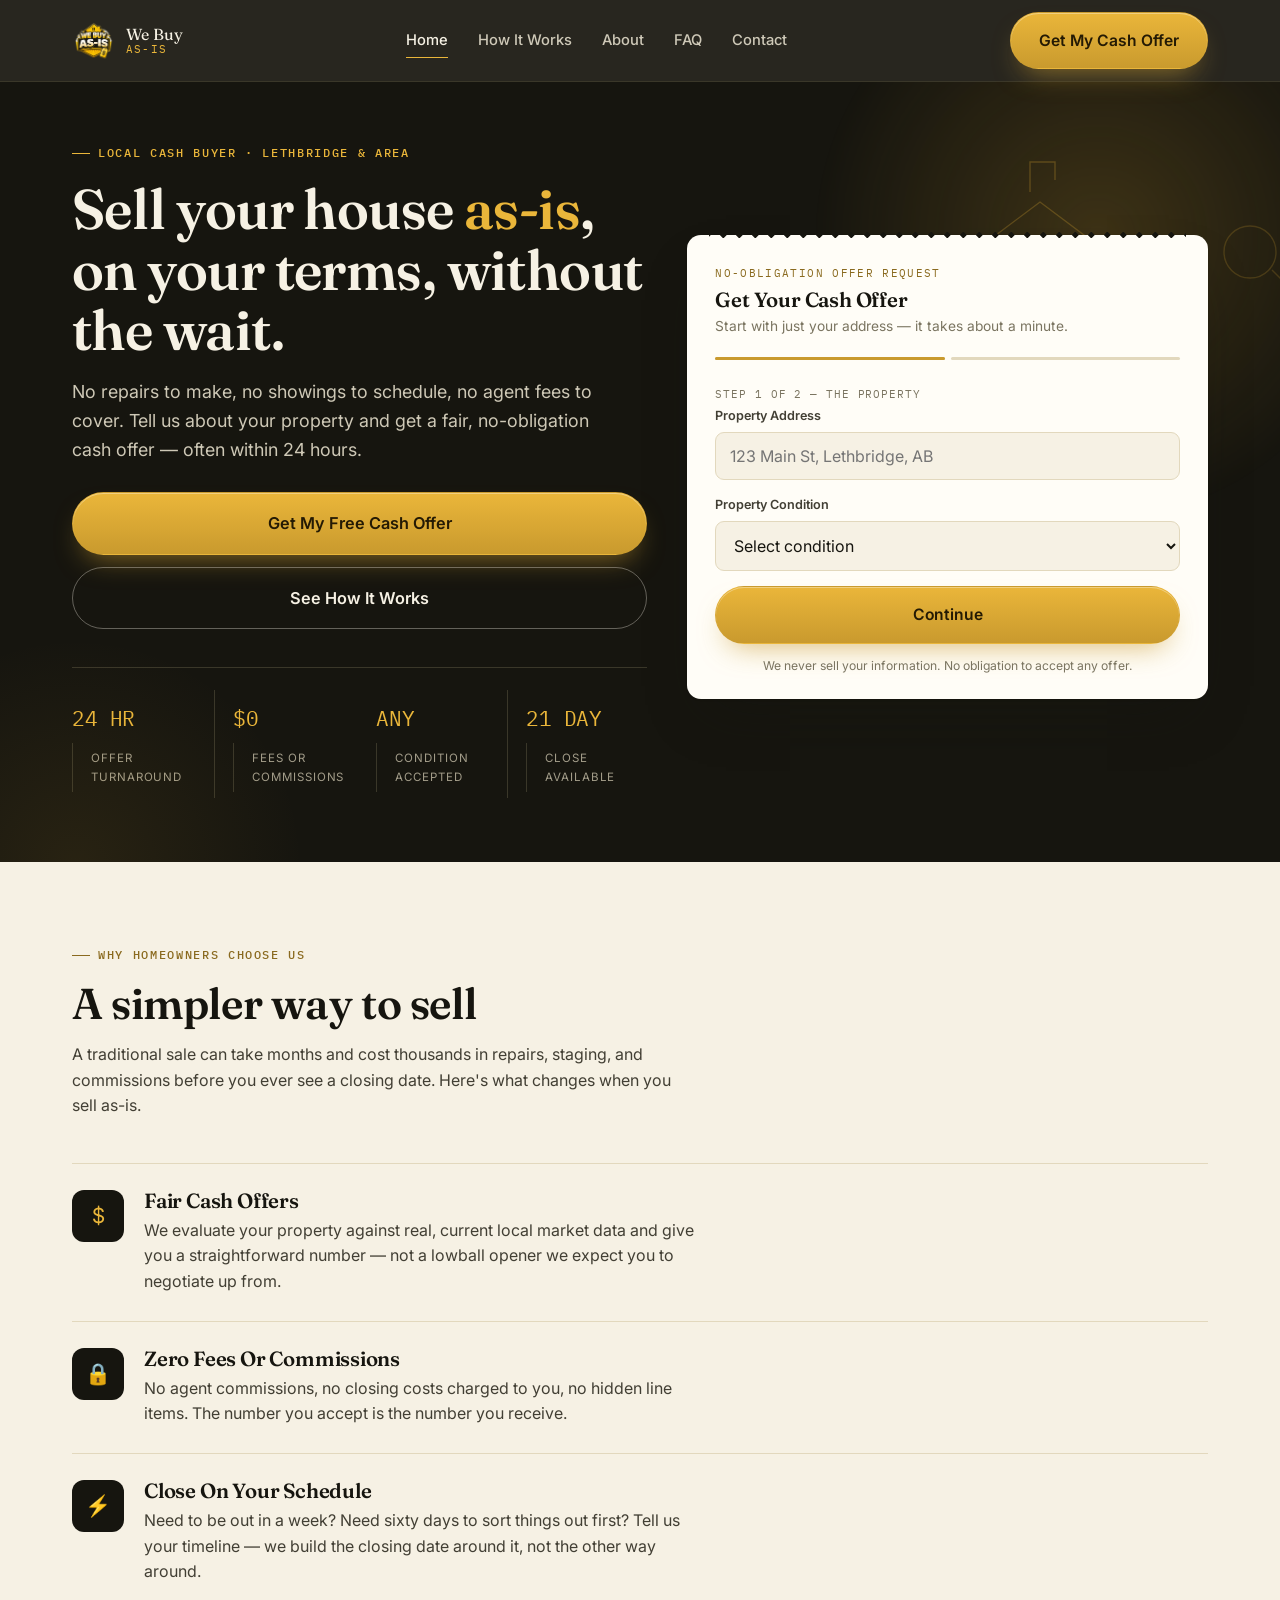
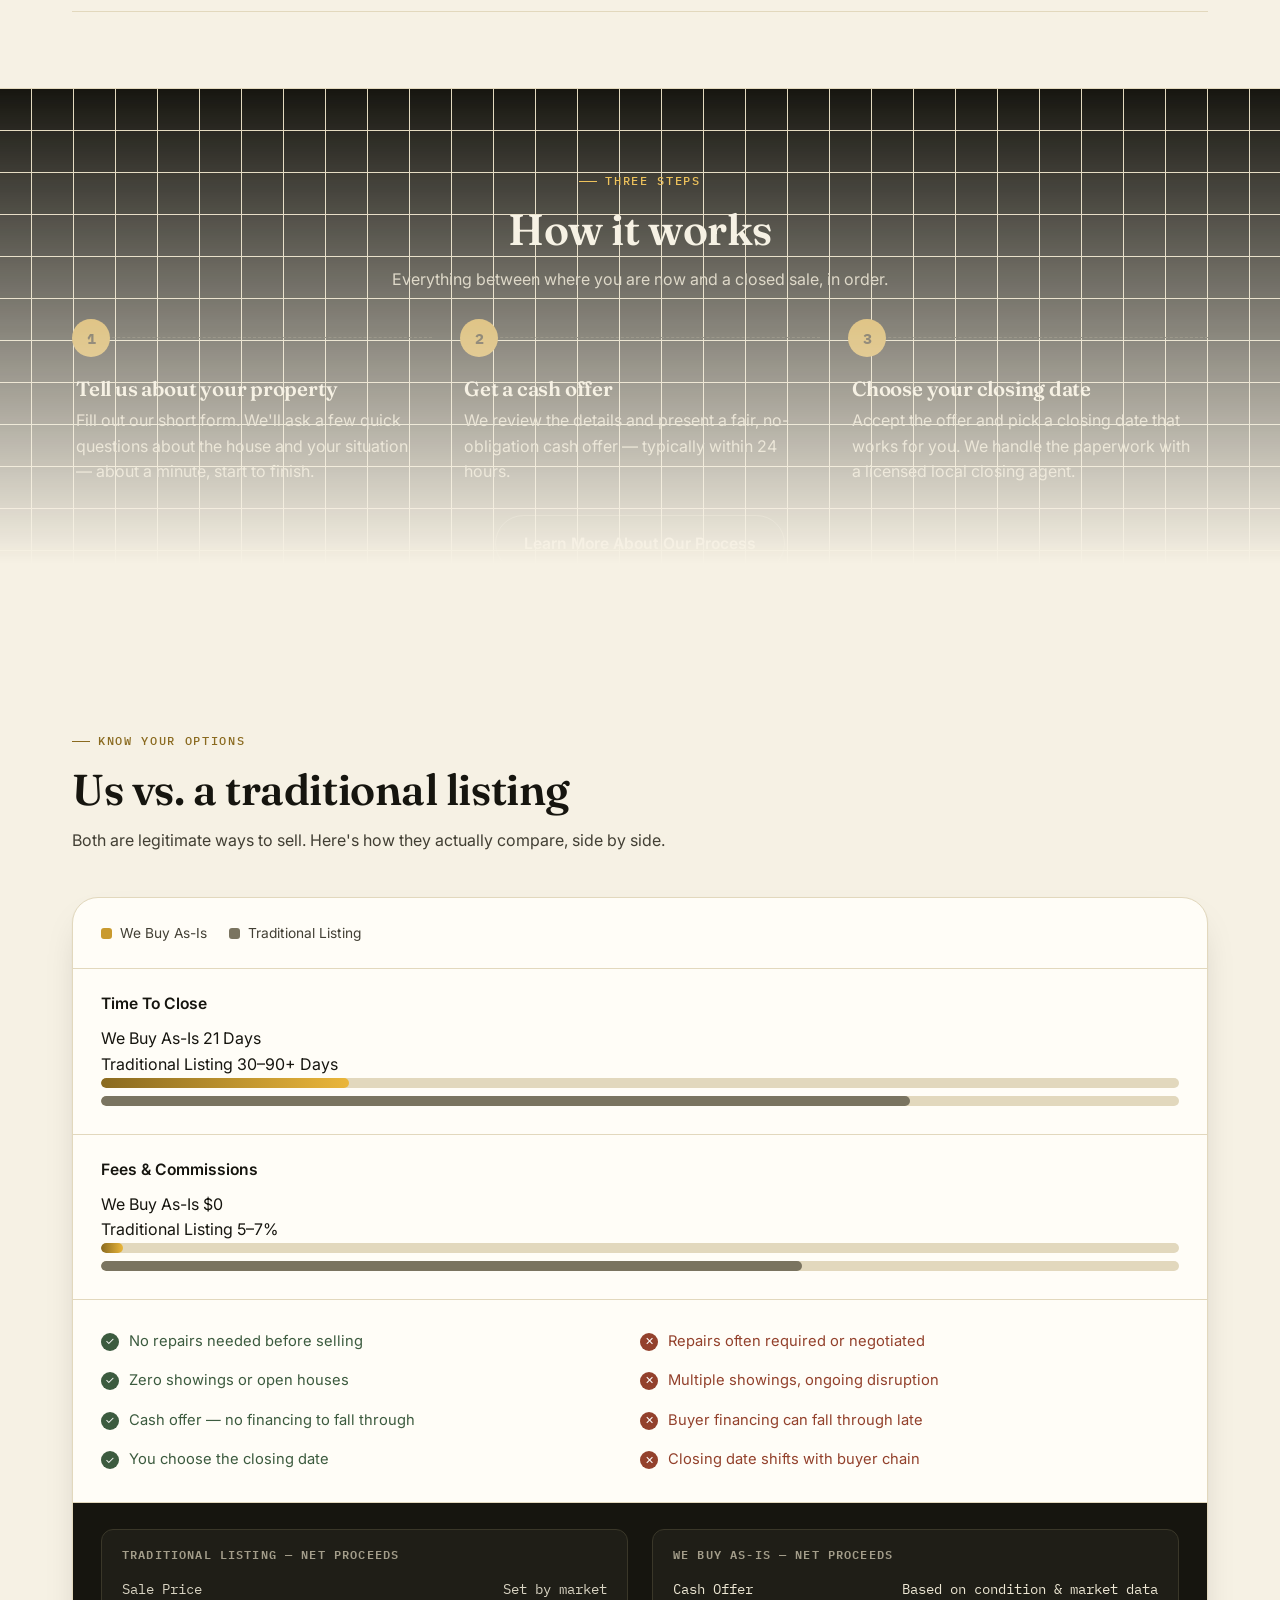
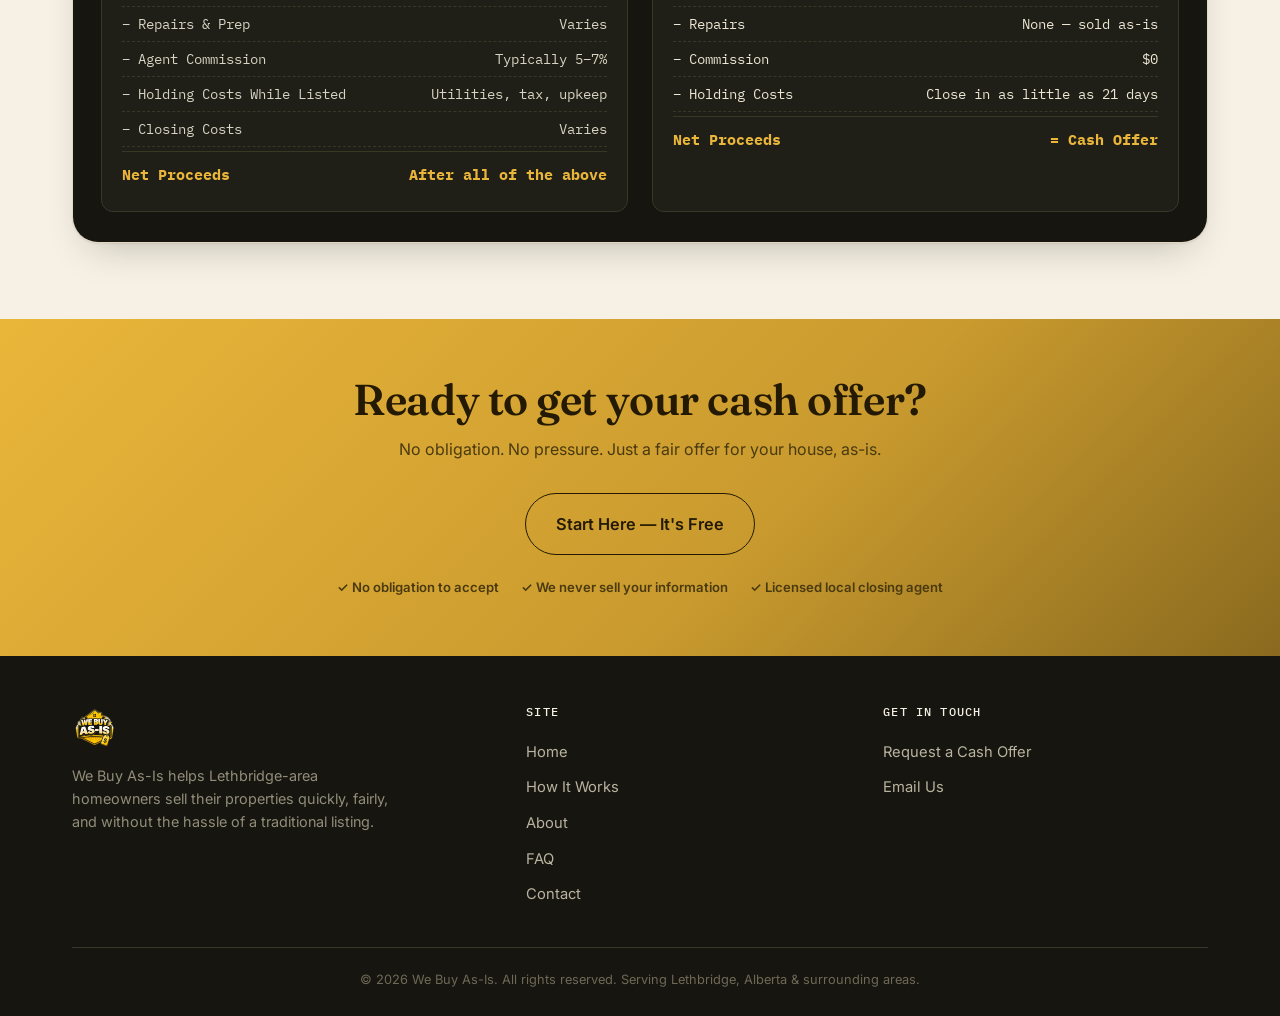
==== commit 5ec1072e: "Add files via upload" ====
--- a/index.html
+++ b/index.html
@@ -73,7 +73,7 @@
         <div><div class="stat-num">24 HR</div><div class="stat-label">Offer Turnaround</div></div>
         <div><div class="stat-num">$0</div><div class="stat-label">Fees Or Commissions</div></div>
         <div><div class="stat-num">ANY</div><div class="stat-label">Condition Accepted</div></div>
-        <div><div class="stat-num">7 DAY</div><div class="stat-label">Close Available</div></div>
+        <div><div class="stat-num">21 DAY</div><div class="stat-label">Close Available</div></div>
       </div>
     </div>
 
@@ -227,19 +227,35 @@
       </div>
 
       <div class="compare-row">
-        <div class="cr-label"><strong>Time To Close</strong><span>days, shorter is faster</span></div>
-        <div class="bar-track"><div class="bar-fill us" data-width="8%"></div></div>
-        <div class="bar-caption"><span>As fast as 7 days</span><span>7</span></div>
-        <div class="bar-track" style="margin-top:10px;"><div class="bar-fill them" data-width="75%"></div></div>
-        <div class="bar-caption"><span>Typically 30–90+ days</span><span>30–90+</span></div>
+        <div class="cr-label"><strong>Time To Close</strong></div>
+        <div class="cr-pair">
+          <div class="cr-stat us">
+            <span class="cr-stat-tag">We Buy As-Is</span>
+            <span class="cr-stat-val">21 Days</span>
+          </div>
+          <div class="cr-stat them">
+            <span class="cr-stat-tag">Traditional Listing</span>
+            <span class="cr-stat-val">30–90+ Days</span>
+          </div>
+        </div>
+        <div class="bar-track"><div class="bar-fill us" data-width="23%"></div></div>
+        <div class="bar-track" style="margin-top:8px;"><div class="bar-fill them" data-width="75%"></div></div>
       </div>
 
       <div class="compare-row">
-        <div class="cr-label"><strong>Fees &amp; Commissions</strong><span>% of sale price</span></div>
+        <div class="cr-label"><strong>Fees &amp; Commissions</strong></div>
+        <div class="cr-pair">
+          <div class="cr-stat us">
+            <span class="cr-stat-tag">We Buy As-Is</span>
+            <span class="cr-stat-val">$0</span>
+          </div>
+          <div class="cr-stat them">
+            <span class="cr-stat-tag">Traditional Listing</span>
+            <span class="cr-stat-val">5–7%</span>
+          </div>
+        </div>
         <div class="bar-track"><div class="bar-fill us" data-width="2%"></div></div>
-        <div class="bar-caption"><span>$0</span><span>0%</span></div>
-        <div class="bar-track" style="margin-top:10px;"><div class="bar-fill them" data-width="65%"></div></div>
-        <div class="bar-caption"><span>Agent commission, typically</span><span>5–7%</span></div>
+        <div class="bar-track" style="margin-top:8px;"><div class="bar-fill them" data-width="65%"></div></div>
       </div>
 
       <div class="compare-row">
@@ -270,7 +286,7 @@
           <div class="equation-line"><span>Cash Offer</span><span>Based on condition &amp; market data</span></div>
           <div class="equation-line"><span>&minus; Repairs</span><span>None — sold as-is</span></div>
           <div class="equation-line"><span>&minus; Commission</span><span>$0</span></div>
-          <div class="equation-line"><span>&minus; Holding Costs</span><span>Close in as little as 7 days</span></div>
+          <div class="equation-line"><span>&minus; Holding Costs</span><span>Close in as little as 21 days</span></div>
           <div class="equation-line total"><span>Net Proceeds</span><span>= Cash Offer</span></div>
         </div>
       </div>
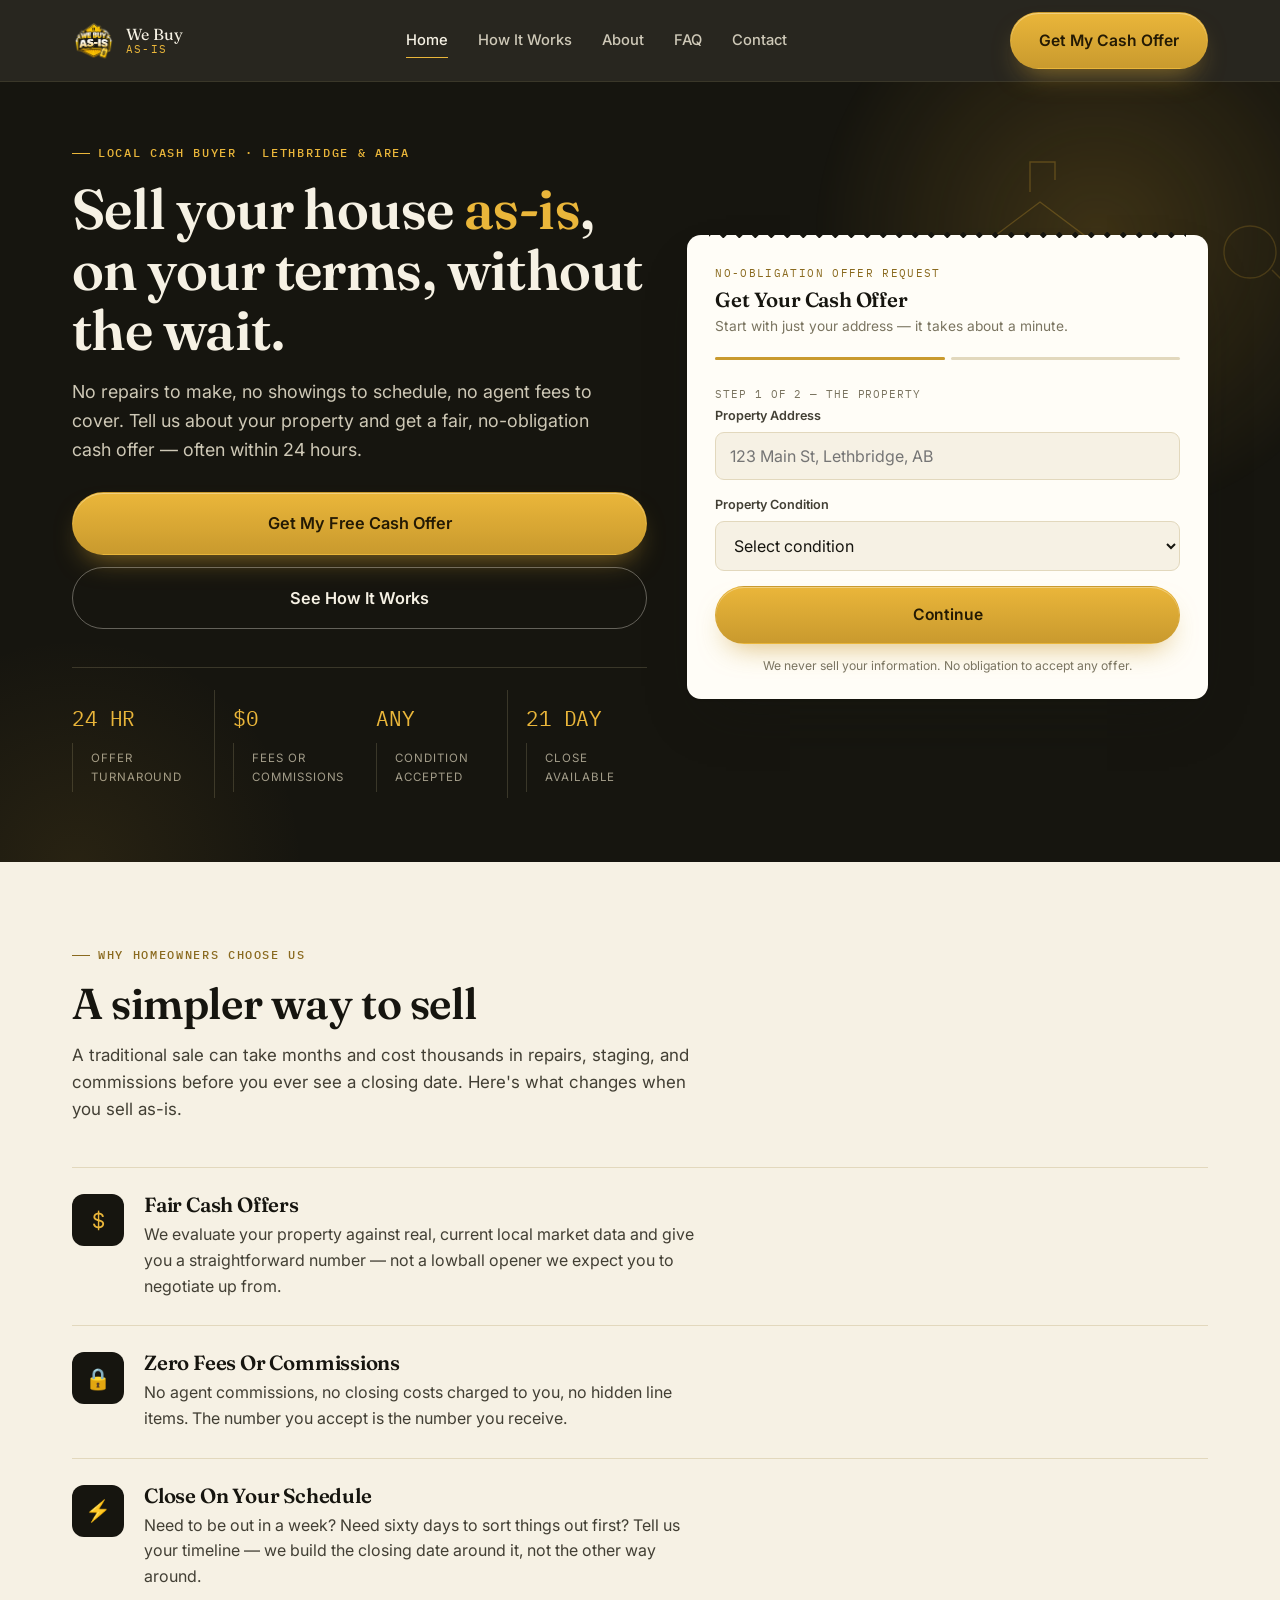
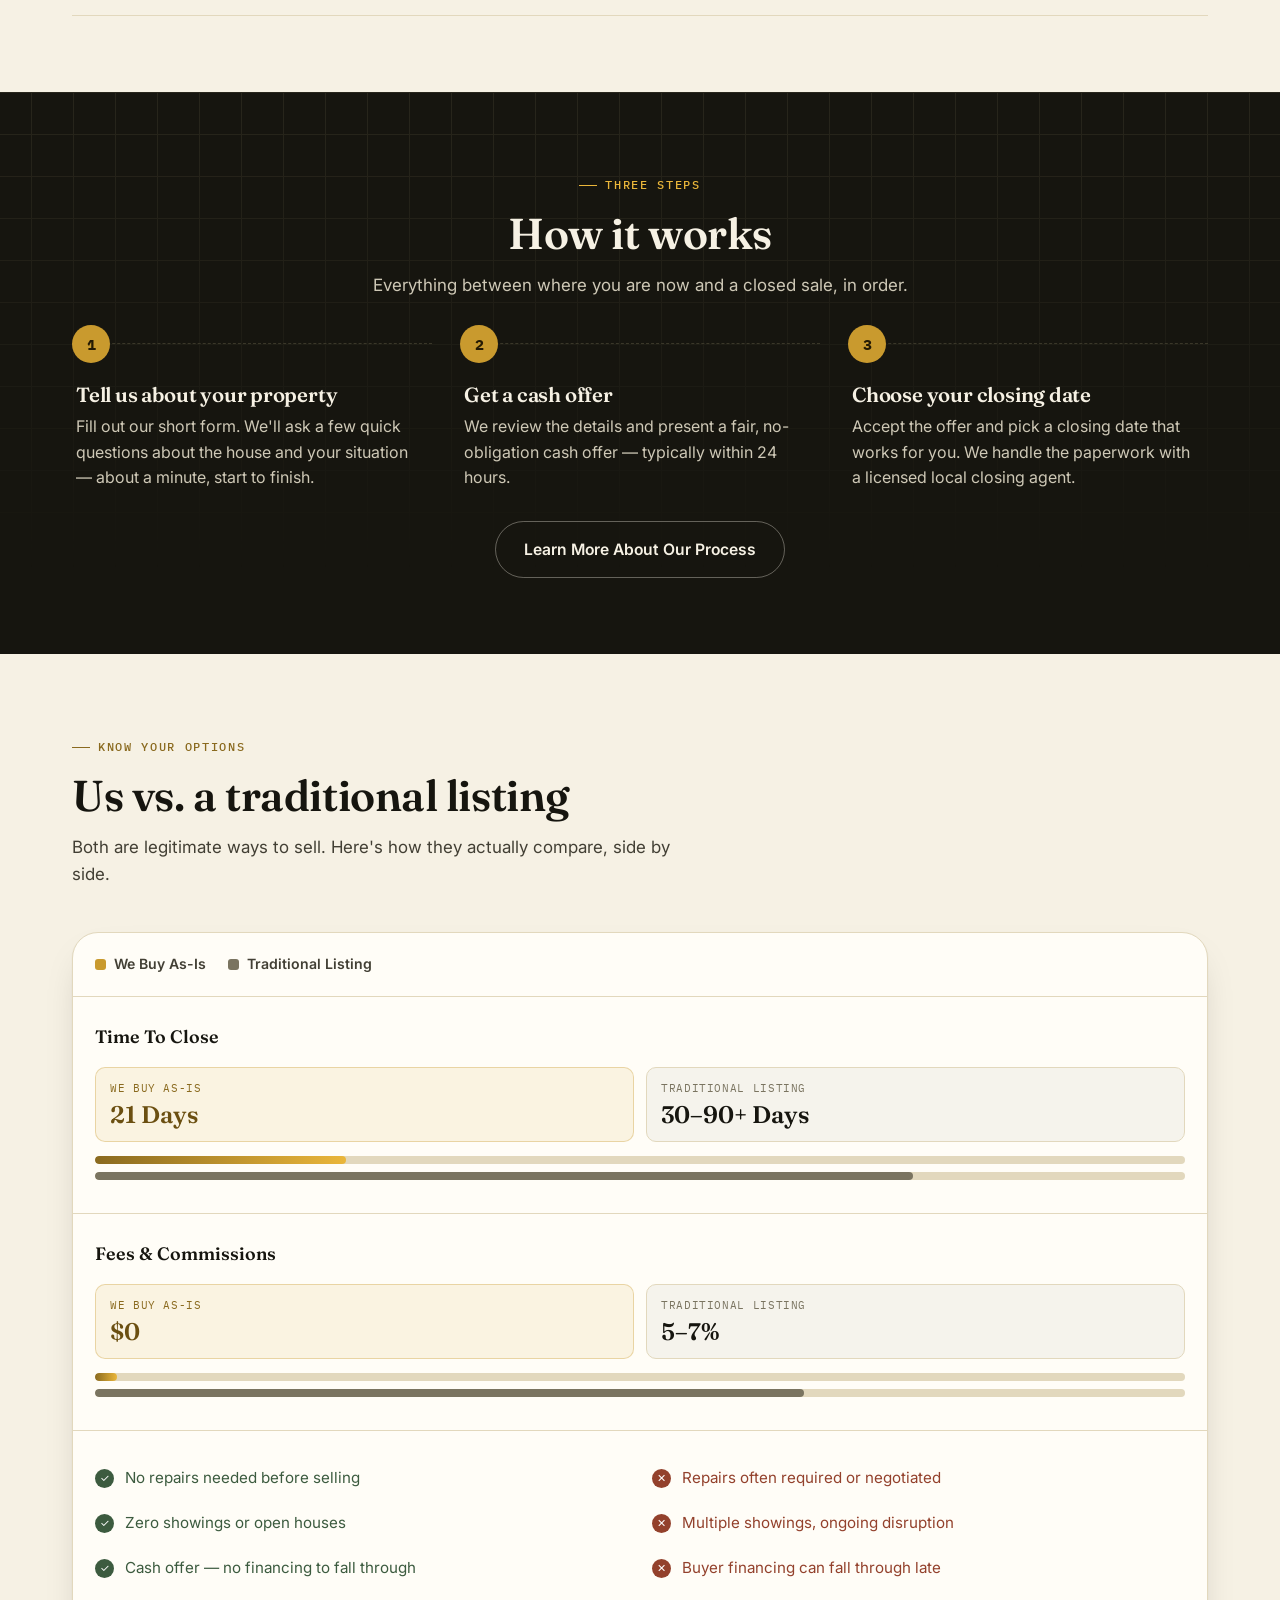
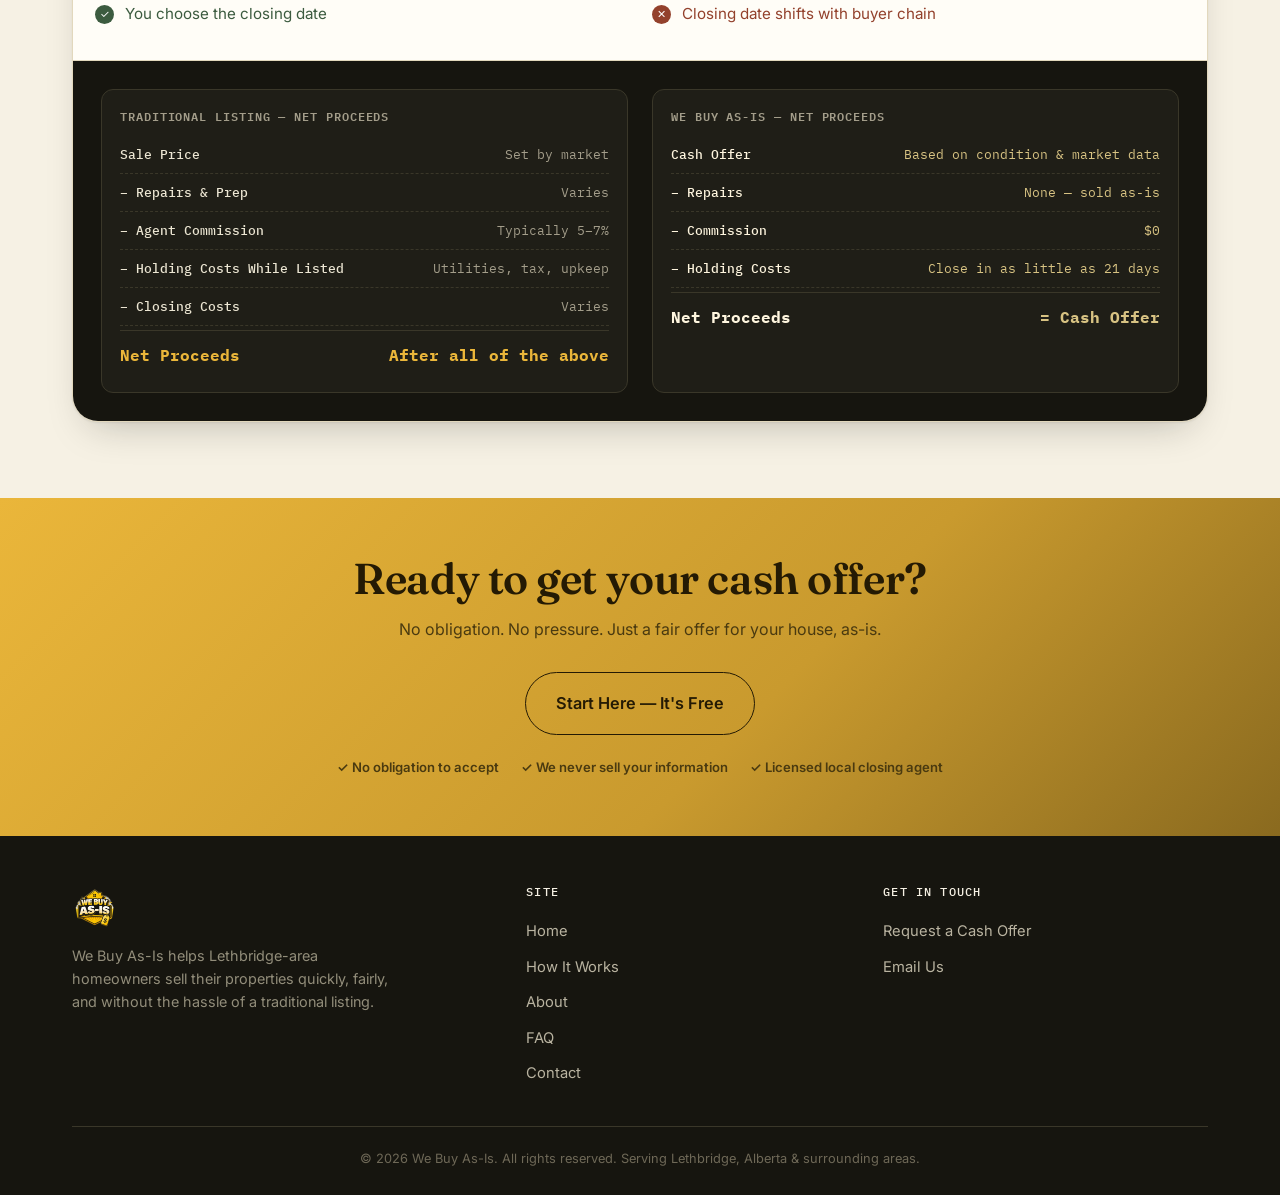
==== commit b612d53c: "Update index.html" ====
--- a/index.html
+++ b/index.html
@@ -1,6 +1,23 @@
 <!DOCTYPE html>
 <html lang="en">
 <head>
+  <!-- Meta Pixel Code -->
+<script>
+!function(f,b,e,v,n,t,s)
+{if(f.fbq)return;n=f.fbq=function(){n.callMethod?
+n.callMethod.apply(n,arguments):n.queue.push(arguments)};
+if(!f._fbq)f._fbq=n;n.push=n;n.loaded=!0;n.version='2.0';
+n.queue=[];t=b.createElement(e);t.async=!0;
+t.src=v;s=b.getElementsByTagName(e)[0];
+s.parentNode.insertBefore(t,s)}(window, document,'script',
+'https://connect.facebook.net/en_US/fbevents.js');
+fbq('init', '1631541378976885');
+fbq('track', 'PageView');
+</script>
+<noscript><img height="1" width="1" style="display:none"
+src="https://www.facebook.com/tr?id=1631541378976885&ev=PageView&noscript=1"
+/></noscript>
+<!-- End Meta Pixel Code -->
 <meta charset="UTF-8">
 <meta name="viewport" content="width=device-width, initial-scale=1.0">
 <title>We Buy As-Is | Sell Your House Fast for Cash — Lethbridge, AB</title>
--- a/css/style.css
+++ b/css/style.css
@@ -436,6 +436,7 @@
 section { padding: 76px 0; }
 .section-head { max-width: 620px; margin: 0 0 44px; }
 .section-head.center { margin-left: auto; margin-right: auto; text-align: center; }
+.section-head p { font-size: 1.06rem; }
 
 .bg-ink { background: var(--ink); color: var(--paper); }
 .bg-ink h2 { color: var(--paper); }
@@ -443,13 +444,23 @@
 .bg-paper { background: var(--paper); }
 .bg-raised { background: var(--paper-raised); }
 
-/* subtle ledger-grid texture used behind some sections */
-.texture-grid {
+/* subtle ledger-grid texture used behind some sections.
+   Applied as a decorative ::before layer (not on the section itself) so the
+   fade-out mask only affects the faint grid lines — never the section's own
+   background color or the text sitting on top of it. */
+.texture-grid { position: relative; }
+.texture-grid > .container { position: relative; z-index: 1; }
+.texture-grid::before {
+  content: '';
+  position: absolute;
+  inset: 0;
+  pointer-events: none;
   background-image:
-    linear-gradient(var(--line) 1px, transparent 1px),
-    linear-gradient(90deg, var(--line) 1px, transparent 1px);
+    linear-gradient(var(--line-dark) 1px, transparent 1px),
+    linear-gradient(90deg, var(--line-dark) 1px, transparent 1px);
   background-size: 42px 42px;
   background-position: center top;
+  opacity: 0.5;
   -webkit-mask-image: linear-gradient(to bottom, black, transparent 85%);
   mask-image: linear-gradient(to bottom, black, transparent 85%);
 }
@@ -522,39 +533,69 @@
 .compare-legend {
   display: flex;
   flex-wrap: wrap;
-  gap: 22px;
-  padding: 24px 28px;
+  gap: 18px 22px;
+  padding: 20px 22px;
   border-bottom: 1px solid var(--line);
-  font-size: 0.86rem;
+  font-size: 0.88rem;
+  font-weight: 600;
   color: var(--ink-soft);
 }
 .compare-legend span { display: inline-flex; align-items: center; gap: 8px; }
-.compare-legend i { width: 11px; height: 11px; border-radius: 3px; display: inline-block; }
+.compare-legend i { width: 11px; height: 11px; border-radius: 3px; display: inline-block; flex-shrink: 0; }
 .compare-legend .dot-us { background: var(--brass); }
 .compare-legend .dot-them { background: var(--ink-faint); }
 
-.compare-row {
-  padding: 22px 28px;
-  border-bottom: 1px solid var(--line);
-}
+.compare-row { padding: 26px 22px; border-bottom: 1px solid var(--line); }
 .compare-row:last-child { border-bottom: none; }
-.compare-row .cr-label {
-  display: flex;
-  justify-content: space-between;
-  align-items: baseline;
-  margin-bottom: 10px;
+.compare-row .cr-label { margin-bottom: 16px; }
+.compare-row .cr-label strong {
+  font-family: var(--font-display);
+  font-size: 1.12rem;
+  font-weight: 600;
+  color: var(--ink);
+}
+
+/* big, legible number pair — this carries the meaning; the bar underneath is
+   just a supporting visual, never the only place the value appears */
+.cr-pair {
+  display: grid;
+  grid-template-columns: 1fr 1fr;
   gap: 12px;
-}
-.compare-row .cr-label strong { font-size: 0.98rem; font-weight: 600; }
-.compare-row .cr-label span { font-family: var(--font-mono); font-size: 0.78rem; color: var(--ink-faint); }
+  margin-bottom: 14px;
+}
+.cr-stat {
+  border-radius: 10px;
+  padding: 12px 14px;
+}
+.cr-stat.us { background: rgba(201,154,46,0.1); border: 1px solid rgba(201,154,46,0.35); }
+.cr-stat.them { background: rgba(66,63,52,0.05); border: 1px solid var(--line); }
+.cr-stat-tag {
+  display: block;
+  font-family: var(--font-mono);
+  font-size: 0.66rem;
+  letter-spacing: 0.06em;
+  text-transform: uppercase;
+  color: var(--ink-faint);
+  margin-bottom: 4px;
+}
+.cr-stat.us .cr-stat-tag { color: var(--brass-dim); }
+.cr-stat-val {
+  display: block;
+  font-family: var(--font-display);
+  font-weight: 600;
+  font-size: clamp(1.15rem, 4.4vw, 1.5rem);
+  color: var(--ink);
+  line-height: 1.15;
+}
+.cr-stat.us .cr-stat-val { color: #6b4f11; }
 
 .bar-track {
-  height: 10px;
+  height: 8px;
   background: var(--line);
   border-radius: 100px;
   overflow: hidden;
   position: relative;
-  margin-bottom: 6px;
+  margin-bottom: 7px;
 }
 .bar-fill {
   height: 100%;
@@ -564,32 +605,29 @@
 }
 .bar-fill.us { background: linear-gradient(90deg, var(--brass-dim), var(--brass-bright)); }
 .bar-fill.them { background: var(--ink-faint); }
-.bar-caption {
-  display: flex;
-  justify-content: space-between;
-  font-size: 0.78rem;
-  color: var(--ink-faint);
-  font-family: var(--font-mono);
-}
 
 /* simple feature checklist rows (non-numeric comparisons) */
-.compare-checks { display: grid; grid-template-columns: 1fr; }
-@media (min-width: 640px) { .compare-checks { grid-template-columns: 1fr 1fr; } }
+.compare-checks { display: grid; grid-template-columns: 1fr; gap: 2px; }
+@media (min-width: 640px) { .compare-checks { grid-template-columns: 1fr 1fr; gap: 4px 24px; } }
 .check-row {
   display: flex;
-  align-items: center;
-  gap: 10px;
-  padding: 8px 0;
-  font-size: 0.92rem;
-}
+  align-items: flex-start;
+  gap: 11px;
+  padding: 10px 0;
+  font-size: 0.95rem;
+  line-height: 1.4;
+  border-bottom: 1px solid var(--line);
+}
+@media (min-width: 640px) { .check-row { border-bottom: none; } }
 .check-row.us { color: var(--forest); }
 .check-row.them { color: var(--brick); }
 .check-row .mark {
-  width: 18px; height: 18px;
+  width: 19px; height: 19px;
   border-radius: 50%;
   display: inline-flex; align-items: center; justify-content: center;
   font-size: 0.68rem;
   flex-shrink: 0;
+  margin-top: 2px;
   color: #fff;
 }
 .check-row.us .mark { background: var(--forest); }
@@ -599,45 +637,56 @@
 .equation-strip {
   display: grid;
   grid-template-columns: 1fr;
-  gap: 14px;
-  padding: 26px 28px 30px;
+  gap: 16px;
+  padding: 24px 22px 28px;
   background: var(--ink);
 }
-@media (min-width: 760px) { .equation-strip { grid-template-columns: 1fr 1fr; gap: 24px; } }
+@media (min-width: 760px) { .equation-strip { grid-template-columns: 1fr 1fr; gap: 24px; padding: 28px; } }
 .equation-col {
   background: rgba(246,241,228,0.04);
   border: 1px solid var(--line-dark);
   border-radius: 12px;
-  padding: 18px 20px;
+  padding: 18px 18px 16px;
 }
 .equation-col h4 {
   font-family: var(--font-mono);
   font-size: 0.72rem;
-  letter-spacing: 0.1em;
+  letter-spacing: 0.08em;
   text-transform: uppercase;
   color: #a39d8a;
   margin-bottom: 12px;
+  line-height: 1.4;
 }
 .equation-line {
   display: flex;
+  flex-wrap: wrap;
   justify-content: space-between;
-  font-family: var(--font-mono);
-  font-size: 0.86rem;
+  align-items: baseline;
+  gap: 4px 12px;
+  font-family: var(--font-mono);
+  font-size: 0.82rem;
   color: #d8d3c2;
-  padding: 6px 0;
+  padding: 8px 0;
   border-bottom: 1px dashed var(--line-dark);
 }
+.equation-line span:first-child { color: #ece6d3; font-weight: 500; flex-shrink: 0; }
+.equation-line span:last-child { color: #a39d8a; text-align: right; }
 .equation-line.total {
   border-bottom: none;
   border-top: 1px solid var(--line-dark);
   margin-top: 4px;
-  padding-top: 10px;
-  color: var(--brass-bright);
-  font-weight: 700;
-  font-size: 0.95rem;
-}
-.equation-col.us .equation-line { color: #ece6d3; }
-.equation-col.us .equation-line.total { color: var(--brass-bright); }
+  padding-top: 12px;
+  font-size: 0.98rem;
+}
+.equation-line.total span:first-child,
+.equation-line.total span:last-child { color: var(--brass-bright); font-weight: 700; }
+.equation-col.us .equation-line span:first-child { color: #fff6df; }
+.equation-col.us .equation-line span:last-child { color: #d8c383; }
+
+@media (max-width: 420px) {
+  .equation-line { flex-direction: column; align-items: flex-start; gap: 2px; }
+  .equation-line span:last-child { text-align: left; }
+}
 
 /* ---------- FAQ accordion ---------- */
 .faq-item { border-bottom: 1px solid var(--line); }
